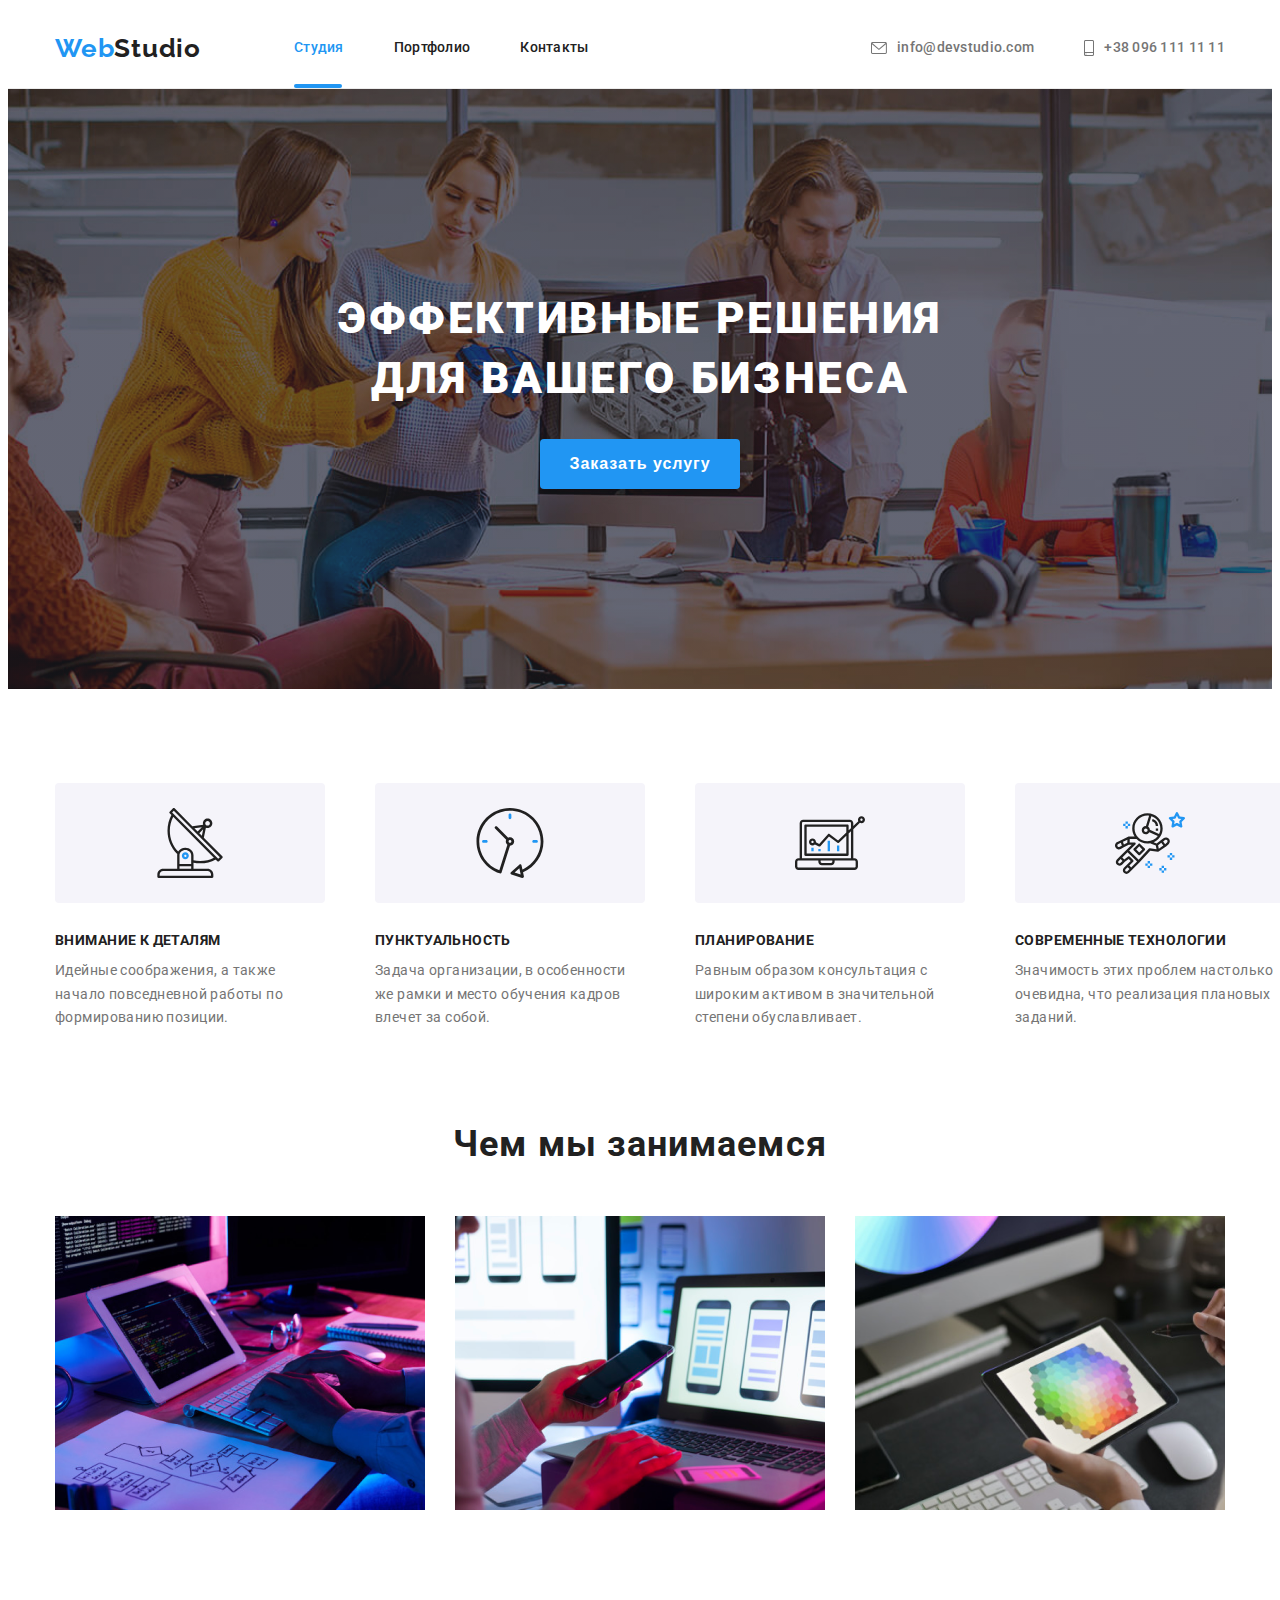
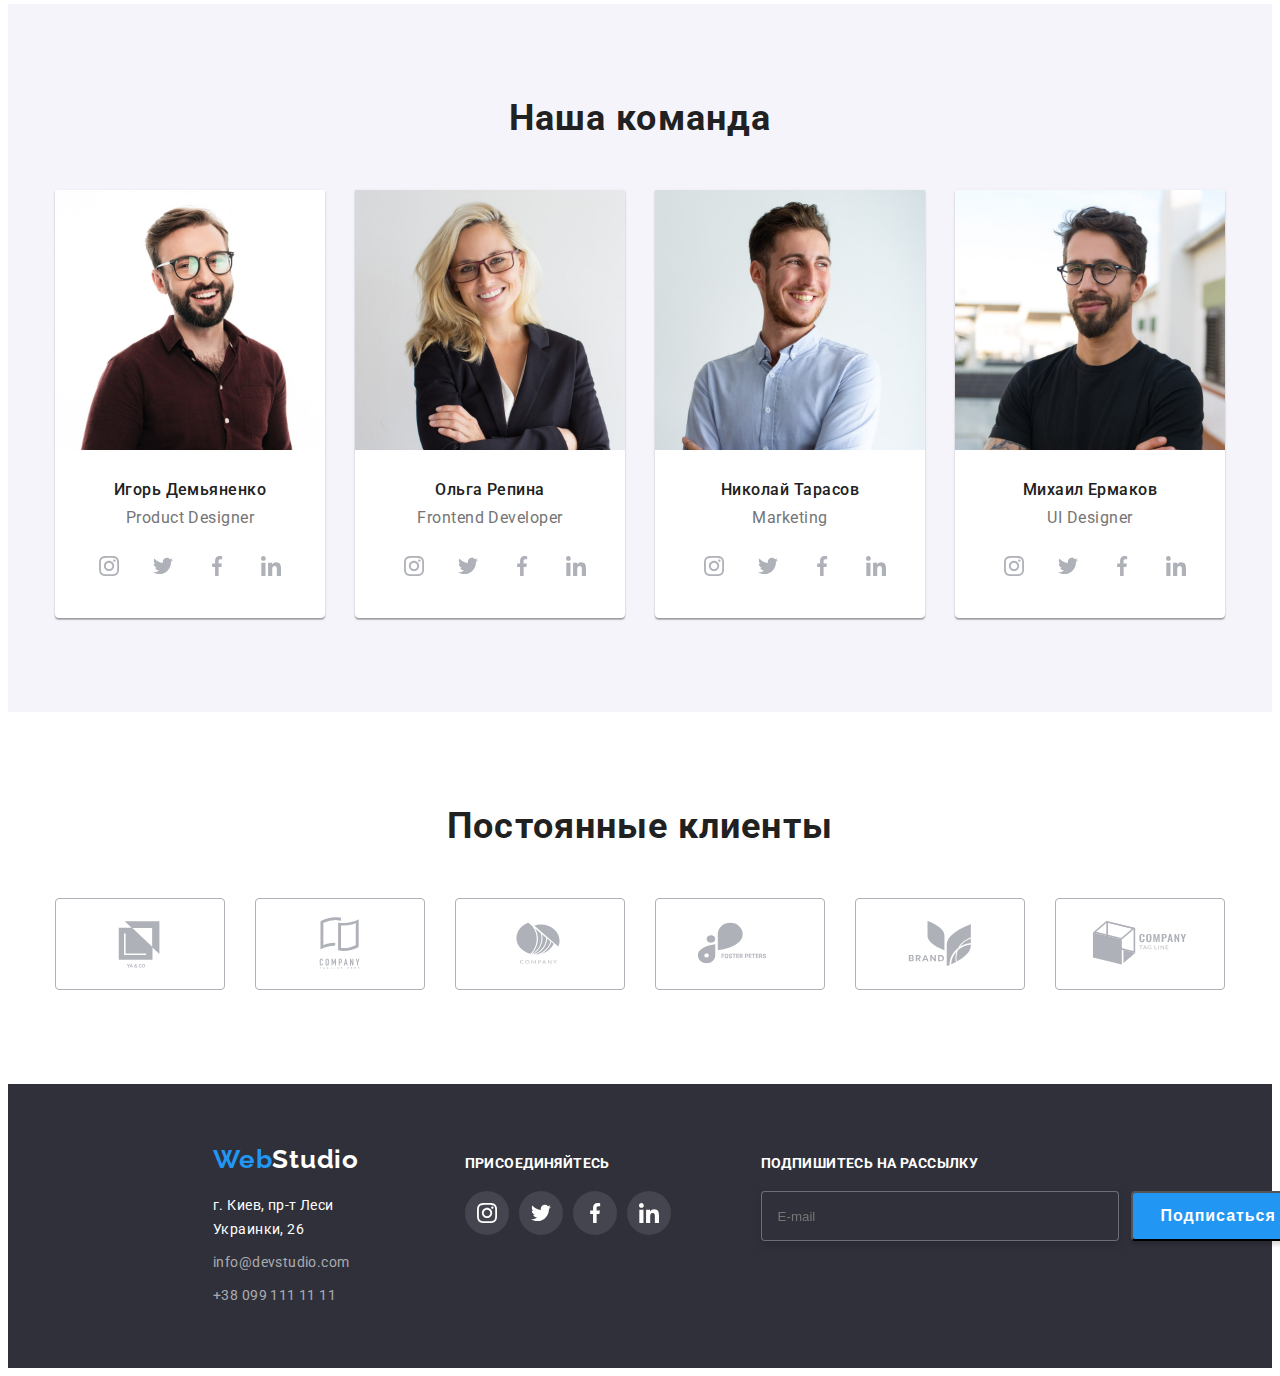
==== index.html @ c7df52a5 "and another one" ====
<!DOCTYPE html>
<html lang="ru">
<head>
    <meta charset="UTF-8">
    <meta http-equiv="X-UA-Compatible" content="IE=edge">
    <meta name="viewport" content="width=device-width, initial-scale=1.0">
    <title>Document</title>
    <link rel="stylesheet" href="https://cdnjs.cloudflare.com/ajax/libs/modern-normalize/1.1.0/modern-normalize.min.css" integrity="sha512-wpPYUAdjBVSE4KJnH1VR1HeZfpl1ub8YT/NKx4PuQ5NmX2tKuGu6U/JRp5y+Y8XG2tV+wKQpNHVUX03MfMFn9Q==" crossorigin="anonymous" referrerpolicy="no-referrer" />
    <link rel="preconnect" href="https://fonts.googleapis.com">
    <link rel="preconnect" href="https://fonts.gstatic.com" crossorigin>
    <link href="https://fonts.googleapis.com/css2?family=Raleway:wght@700&family=Roboto:wght@400;500;700;900&display=swap" rel="stylesheet">
    <link rel="stylesheet" href="./css/styles.css">
</head>
<body>
    <header class="header">
        <div class="container">
            <nav class="header-navigation">
                <a class="logo" href=""><span class="pre-logo">Web</span><span class="sub-logo">Studio</span></a>              
                    <ul class="navigation-list">
                        <li class="navigation-item">
                            <a class="header-link  " href="./index.html"><span class="present-page">Студия</span></a>
                        </li>
                        <li class="navigation-item">
                            <a class="header-link " href="./portfolio.html">Портфолио</a>
                        </li>
                        <li class="navigation-item">
                            <a class=" header-link" href="">Контакты</a>
                        </li>
                    </ul>
                </nav>                    
                <ul class="contacts-list">
                    <li class="contacts-item">
                        <a class="contacts-link" href="mailto:info@devstudio.com">
                            <svg class="envelope" width="16" height="12">
                                <use href="./images/sprite.svg#icon-envelope"></use>
                            </svg>
                            info@devstudio.com
                        </a>
                    </li>
                    <li class="contacts-item">
                        <a class="contacts-link " href="tel:+380961111111">
                            <svg class="telephone" width="10" height="16">
                                <use href="./images/sprite.svg#icon-smartphone"></use>
                            </svg>
                            +38 096 111 11 11
                        </a>
                    </li>
                </ul>
                </div>                          
    </header>
    <main>
            <section class="hero">
                <div class="container">
                <h1 class="hero-title">Эффективные решения для вашего бизнеса</h1>
                <button data-modal-open class="main-button"type="button"><span class="button-text">Заказать услугу</span></button>
                </div>
                <div class="backdrop is-hidden" data-modal>
                    <div class="modal">
                        <p class="modal-title">
                            Оставьте свои данные,мы вам перезвоним
                        </p>
                    <form class="modal-form">
                        <div class="form-container">                            
                            <label class="form-name" for="name"><span class="form-title">Имя</span></label>
                            <span class="form-case">  
                                <input class="form-box" type="text" name="name" id="name"/>                                                                     
                                        <svg class="form-svg" width="18" height="18">
                                            <use href="./images/sprite.svg#icon-person-black"></use>
                                        </svg>
                                </span>
                        </div>
                        <div class="form-container">
                            <label class="form-name" for="tel"><span class="form-title">Телефон</span></label>
                            <span class="form-case">
                                <input class="form-box" type="tel" name="tel" id="tel"/>
                                    <svg class="form-svg" width="18" height="18">
                                        <use href="./images/sprite.svg#icon-phone-black"></use>
                                    </svg>
                            </span>
                        </div>
                        <div class="form-container">
                            <label class="form-name" for="email"><span class="form-title">Почта</span></label>
                                <span class="form-case">
                                    <input class="form-box" type="email" name="email" id="email" />
                                        <svg class="form-svg" width="18" height="18">
                                            <use href="./images/sprite.svg#icon-email-black"></use>
                                        </svg>
                            </span>
                        </div>
                        <div class="form-container">
                            <label class="form-name" for="comment"><span class="form-title">Комментарий</span></label>
                            <textarea  class="form-box input-comment" name="comment"  id="comment" rows="5" placeholder="Введите текст"></textarea>                                                            
                        </div>
                        <div class="checkbox">                                                    
                            <label class="checkbox-label">
                                <input  class="checkbox-form" type="checkbox" name="" value="Соглашаюсь с рассылкой и принимаю Условия договора" id="checkbox"/>
                                <span class="policy">
                                    <svg class="checkbox-icon" width="11" height="8">
                                        <use href="./images/sprite.svg#icon-vector"></use>
                                    </svg>
                                </span>
                                <span class="conditions-text">Соглашаюсь с рассылкой и принимаю <a class="contract" href="#">Условия договора</a>
                                </span>
                            </label>
                        </div>
                        <div class="">                        
                            <button  class="send-button" type="submit">                     
                                <span class="send-button-text">Отправить</span>
                            </button>
                        </div>
                    </form>
                        <button data-modal-close class="close-button">
                            <svg class="icon-close">
                                <use href="./images/sprite.svg#icon-close"></use>
                            </svg>
                        </button>
                    </div>
                </div>
            </section>
            <section class="section">
                <div class="container">
                <h2 class="main-title advantage-main-title">Наши преимущества</h2> 
                <ul class="advantage-list">
                    <li class="advantage-item">
                        <div class="work-logo-item">
                            <svg class="work-logo" width="70" height="70">
                                <use href="./images/sprite.svg#icon-antenna"></use>
                            </svg>
                        </div>
                        <h3 class="advantage-title">Внимание к деталям</h3>
                        <p class="advantage-text">Идейные соображения, а также начало повседневной работы по формированию позиции.</p>
                    </li>
                    <li class="advantage-item">
                        <div class="work-logo-item">
                            <svg class="work-logo" width="70" height="70">
                                <use href="./images/sprite.svg#icon-clock"></use>
                            </svg>
                        </div>
                        <h3 class="advantage-title">Пунктуальность</h3>
                        <p class="advantage-text">Задача организации, в особенности же рамки и место обучения кадров влечет за собой.</p>
                    </li>
                    <li class="advantage-item">
                        <div class="work-logo-item">
                            <svg class="work-logo" width="70" height="70">
                                <use href="./images/sprite.svg#icon-diagram"></use>
                            </svg>
                        </div>
                        <h3 class="advantage-title">Планирование</h3>
                        <p class="advantage-text">Равным образом консультация с широким активом в значительной степени обуславливает.</p>
                    </li>
                    <li class="advantage-item">
                        <div class="work-logo-item">
                            <svg class="work-logo" width="70" height="70">
                                <use href="./images/sprite.svg#icon-astronaut   "></use>
                            </svg>
                        </div>
                        <h3 class="advantage-title">Современные технологии</h3>
                        <p class="advantage-text">Значимость этих проблем настолько очевидна, что реализация плановых заданий.</p>
                    </li>
                </ul>
            </div>
            </section>
            <!--our work-->
            <section class="section work-section">
                <div class="container">
                <h2 class="main-title work-title">Чем мы занимаемся</h2>               
                <ul class="work-list">
                    <li class="work-item">
                        <img  src="./images/working1.png" alt="Наша робота" width="370" height="295">
                    </li>
                    <li class="work-item">
                        <img  src="./images/working2.png" alt="Наша робота" width="370" height="295">
                    </li>
                    <li class="work-item">
                        <img src="./images/working3.png" alt="Наша робота" width="370" height="295">
                    </li>
                </ul>
            </div> 
            </section>
            <!--our team-->
            <section class="team-part section">
                <div class="container">               
                <h2 class="main-title">Наша команда</h2>
                <ul class="list team-list">                    
                    <li class="team-item">
                        <img src="./images/team1.jpg" alt="Игорь Демьяненко" width="270" height="260">
                        <div class="team-card-list">
                        <h3 class="team-title">Игорь Демьяненко</h3>
                        <p class="profession" lang="en">Product Designer</p>
                        <ul class="social-card-list">
                            <li class="social-card-item">
                                <a class="social-link" href="">
                                    <svg class="social-icon" width="20" height="20">
                                        <use href="./images/sprite.svg#icon-instagram"></use>
                                    </svg>
                                </a>
                            </li>
                            <li class="social-card-item">
                                <a class="social-link" href="">
                                    <svg class="social-icon" width="20" height="20">
                                        <use href="./images/sprite.svg#icon-twitter"></use>
                                    </svg>
                                </a>
                            </li>
                            <li class="social-card-item">
                                <a class="social-link" href="">
                                    <svg class="social-icon" width="20" height="20">
                                        <use href="./images/sprite.svg#icon-facebook"></use>
                                    </svg>
                                </a>
                            </li>
                            <li class="social-card-item">
                                <a class="social-link" href="">
                                    <svg class="social-icon" width="20" height="20">
                                        <use href="./images/sprite.svg#icon-linkedin"></use>
                                    </svg>
                                </a>
                            </li>
                        </ul>
                        </div>
                    </li>
                    <li class="team-item">
                        <img src="./images/team2.jpg" alt="Ольга Репина"     width="270" height="260">
                        <div class="team-card-list">
                        <h3 class="team-title">Ольга Репина</h3>
                        <p class="profession" lang="en">Frontend Developer</p>
                        <ul class="social-card-list">
                            <li class="social-card-item"></li>
                                <a class="social-link" href="">
                                    <svg class="social-icon" width="20" height="20">
                                        <use href="./images/sprite.svg#icon-instagram"></use>
                                    </svg>
                                </a>
                            <li class="social-card-item"></li>
                                <a class="social-link" href="">
                                    <svg class="social-icon" width="20" height="20">
                                        <use href="./images/sprite.svg#icon-twitter"></use>
                                    </svg>
                                </a>
                            <li class="social-card-item"></li>
                                <a class="social-link" href="">
                                    <svg class="social-icon" width="20" height="20">
                                        <use href="./images/sprite.svg#icon-facebook"></use>
                                    </svg>
                                </a>
                            <li class="social-card-item"></li>
                                <a class="social-link" href="">
                                    <svg class="social-icon" width="20" height="20">
                                        <use href="./images/sprite.svg#icon-linkedin"></use>
                                    </svg>
                                </a>
                        </ul>
                        </div>
                    </li>
                    <li class="team-item">
                        <img src="./images/team3.jpg" alt="Николай Тарасов"  width="270" height="260">
                        <div class="team-card-list">
                        <h3 class="team-title">Николай Тарасов</h3>
                        <p class="profession" lang="en">Marketing</p>
                        <ul class="social-card-list">
                            <li class="social-card-item"></li>
                                <a class="social-link" href="">
                                    <svg class="social-icon" width="20" height="20">
                                        <use href="./images/sprite.svg#icon-instagram"></use>
                                    </svg>
                                </a>
                            <li class="social-card-item"></li>
                                <a class="social-link" href="">
                                    <svg class="social-icon" width="20" height="20">
                                        <use href="./images/sprite.svg#icon-twitter"></use>
                                    </svg>
                                </a>
                            <li class="social-card-item"></li>
                                <a class="social-link" href="">
                                    <svg class="social-icon" width="20" height="20">
                                        <use href="./images/sprite.svg#icon-facebook"></use>
                                    </svg>
                                </a>
                            <li class="social-card-item"></li>
                                <a class="social-link" href="">
                                    <svg class="social-icon" width="20" height="20">
                                        <use href="./images/sprite.svg#icon-linkedin"></use>
                                    </svg>
                                </a>
                        </ul>
                        </div>
                    </li>
                    <li class="team-item">
                        <img src="./images/team4.jpg" alt="Михаил Ермаков"   width="270" height="260">
                        <div class="team-card-list">
                        <h3 class="team-title">Михаил Ермаков</h3>
                        <p class="profession" lang="en">UI Designer</p>
                        <ul class="social-card-list">
                            <li class="social-card-item"></li>
                                <a class="social-link" href="">
                                    <svg class="social-icon" width="20" height="20">
                                        <use href="./images/sprite.svg#icon-instagram"></use>
                                    </svg>
                                </a>
                            <li class="social-card-item"></li>
                                <a class="social-link" href="">
                                    <svg class="social-icon" width="20" height="20">
                                        <use href="./images/sprite.svg#icon-twitter"></use>
                                    </svg>
                                </a>
                            <li class="social-card-item"></li>
                                <a class="social-link" href="">
                                    <svg class="social-icon" width="20" height="20">
                                        <use href="./images/sprite.svg#icon-facebook"></use>
                                    </svg>
                                </a>
                            <li class="social-card-item"></li>
                                <a class="social-link" href="">
                                    <svg class="social-icon" width="20" height="20">
                                        <use href="./images/sprite.svg#icon-linkedin"></use>
                                    </svg>
                                </a>
                        </ul>
                        </div>
                    </li>
                </ul>
            </div>
            </section>
            <section class="section">
                <div class="container">
                    <h2 class="main-title">Постоянные клиенты</h2>
                    <ul class="regular-customers-list">
                        <li class="regular-customers-item">
                            <a class="customers-link" href="">
                            <svg class="customers-logo" width="106" height="60">
                                <use href="./images/sprite.svg#icon-logo"></use>
                            </svg>
                        </a>
                        </li>
                        <li class="regular-customers-item" >
                            <a class="customers-link" href="">
                            <svg class="customers-logo" width="106" height="60">
                                <use href="./images/sprite.svg#icon-logo2"></use>
                            </svg>
                        </a>
                        </li>
                        <li class="regular-customers-item">
                            <a class="customers-link" href="">
                            <svg class="customers-logo" width="106" height="60">
                                <use href="./images/sprite.svg#icon-logo3"></use>
                            </svg>
                        </a>
                        </li>
                        <li class="regular-customers-item">
                            <a class="customers-link" href="">
                            <svg class="customers-logo" width="106" height="60">
                                <use href="./images/sprite.svg#icon-logo4"></use>
                            </svg>
                        </a>
                        </li>
                        <li class="regular-customers-item">
                            <a class="customers-link" href="">
                            <svg class="customers-logo" width="106" height="60">
                                <use href="./images/sprite.svg#icon-logo5"></use>
                            </svg>
                        </a>
                        </li>
                        <li class="regular-customers-item">
                            <a class="customers-link" href="">
                            <svg class="customers-logo" width="106" height="60">
                                <use href="./images/sprite.svg#icon-logo6"></use>
                            </svg>
                        </a>
                        </li>
                    </ul>
                </div>
            </section>
    </main>
    <footer class="footer">
        <div class="footer-container">
            <div class="footer-wrapper">
                <a class="footer-logo" href="#"><span class="pre-logo">Web</span><span class="sub-logo-second">Studio</span></a>
                <address class="address">
                <ul class="footer-list">
                    <li class="footer-item">
                        <a class="address-rout" href="https://goo.gl/maps/BNxrX4DYjBoTdbWa7" target="_blank"  rel="noopener noreferrer">г. Киев, пр-т Леси Украинки, 26</a>
                    </li>
                    <li class="footer-item">
                        <a class="footer-info" href="mailto:info@devstudio.com">info@devstudio.com</a>    
                    </li>
                    <li class="footer-item">
                        <a class="footer-info" href="tel:+380991111111">+38 099 111 11 11</a>   
                    </li>
                </ul>
            </address>
            </div>
            <div class="footer-cosial-block">
                <h3 class="footer-title">Присоединяйтесь</h3>
                <ul class="footer-logo-list">
                    <li class="footer-logo-item">
                        <a class="footer-social-link" href="">
                        <svg class="footer-social-icon" width="20" height="20">
                            <use href="./images/sprite.svg#icon-instagram"></use>
                        </svg>
                        </a>
                    </li>
                    <li class="footer-logo-item">
                        <a class="footer-social-link" href="">
                        <svg class="footer-social-icon" width="20" height="20">
                            <use href="./images/sprite.svg#icon-twitter"></use>
                        </svg>
                        </a>
                    </li>
                    <li class="footer-logo-item">
                        <a class="footer-social-link" href="">
                        <svg class="footer-social-icon" width="20" height="20">
                            <use href="./images/sprite.svg#icon-facebook"></use>
                        </svg>
                    </a>
                    </li>
                    <li class="footer-logo-item">
                        <a class="footer-social-link" href="">
                        <svg class="footer-social-icon" width="20" height="20">
                            <use href="./images/sprite.svg#icon-linkedin"></use>
                        </svg>
                    </a>
                    </li>
                </ul>
            </div>
            <div class="footer-form">
                <h3 class="footer-title">
                    Подпишитесь на рассылку
                </h3>
                <form class="footer-form-wrapper">
                    <input class="footer-email-form" type="email" name="mail-subscribe" placeholder="E-mail"/>
                    <button  class="subscribe-button" type="submit">                     
                        <span class="subscribe-button-text">Подписаться</span>
                            <svg class="icon-send" width="24" height="24">
                                <use href="./images/sprite.svg#icon-send"></use>
                            </svg>
                    </button>
                </form>
            </div>
        </div>
    </footer>
    <script src="./js/modal.js"></script>
</body>
</html>
---- css/styles.css ----
:root{
    --main-title-color: #ffffff;
    --secondary-title-color: #212121;
    --main-text-color: #757575;
    --accent-color: #2196F3;
}
*,html{
    box-sizing: border-box;
}
img{
    height: auto;
    width: 100%;
    display: block;
}
body{
    font-family: 'Roboto', sans-serif;
}
a{
    text-decoration: none;
}
p, h1, h2, h3, h4, h5, h6{
    margin-top: 0;
    margin-bottom: 0;
}
ul{
    list-style: none;
    margin-top: 0;
    margin-bottom: 0;
    padding-left: 0;
}
.section{
    padding-top: 94px;
    padding-bottom: 94px;
}
.container{
    width: 1200px;
    padding-left: 15px;
    padding-right: 15px;
    margin: 0 auto;
}
.portfolio-container{
    width: 1200px;
    padding-left: 15px;
    padding-right: 15px;
    margin: 0 auto;
}
.portfolio-wrapper
{
    display: flex;
}
.navigation-list{
    display: flex;
    align-items: center; 
}
.button-list{
    display: flex;
    margin-bottom: 50px;
    justify-content: center;    
}
.portfolio-list{
    flex-wrap: wrap;
    display: flex;
    position: relative;
}
.header .container{
    display: flex;
    align-items: center;
}
.header-navigation{
    align-items: center;
    display: flex;
    justify-content: space-between;
}
.header{
    border-bottom: 1px solid #ECECEC;    
}
.contacts-list{
    margin-left: auto;
    display: flex;
}
.navigation-item:not(:last-child){
    margin-right: 50px;
}
.contacts-item:not(:last-child){
    margin-right: 50px;
}
.logo{
    margin-right: 93px;
}
.pre-logo{
font-family: Raleway;
font-weight: 700;
font-size: 26px;
line-height: 1.19;
letter-spacing: 0.03em;
color: var(--accent-color);
}
.sub-logo{
font-family: Raleway;
font-weight: 700;
font-size: 26px;
line-height: 1.19;
letter-spacing: 0.03em;
color: var(--secondary-title-color);
}
.sub-logo-second{
font-family: Raleway;
font-weight: 700;
font-size: 26px;
line-height: 1.19;
letter-spacing: 0.03em;
color: #ffffff;
}
.footer-item:not(:last-child){
    margin-bottom: 9px;
}
.present-page{
    position: relative;
    font-weight: 500;
    font-size: 14px;
    line-height: 1.14;
    letter-spacing: 0.02em;
    color: var(--accent-color);
}
.present-page::after{
    content: '';
    position: absolute;
    top: 45px;
    display: block;
    width: 48px;
    height: 4px;
    background: #2196F3;
    border-radius: 2px;
}
.present-page-portfolio::after{
    width:78px ;
}
.header-link{
display: block;
padding: 32px 0;
font-weight: 500;
font-size: 14px;
line-height: 1.14;
letter-spacing: 0.02em;
color:var(--secondary-title-color);

transition-property: color;
transition-duration: 250ms;
transition-timing-function: cubic-bezier(0.4, 0, 0.2, 1);
}
.header-link:hover, 
.header-link:focus{
color: var(--accent-color);
}
.contacts-link{
    color: var(--main-text-color);
    font-weight: 500;
    font-size: 14px;
    line-height: 1.14;
    letter-spacing: 0.02em;
    display: flex;
    align-items: center;
    
    transition-property: color;
    transition-duration: 250ms;
    transition-timing-function: cubic-bezier(0.4, 0, 0.2, 1);
}
.envelope{
    fill: currentColor;
    margin-right: 10px;
}
.telephone{
    fill: currentColor;
    margin-right: 10px;
}
.contacts-link:hover,
.contacts-link:focus{
color: var(--accent-color);
}
.hero{
text-align: center;
padding: 200px 0;
max-width: 1600px;
margin: 0 auto;
background-color: #2F303A;
background-image: linear-gradient(rgba(47, 48, 58, 0.4),rgba(47, 48, 58, 0.4)),url(../images/hero.jpg);
background-repeat: no-repeat;
background-size: cover;
background-position: center;
}
.hero-section{
display: flex;
flex-direction: column;
align-items: center;
padding-top: 200px;
padding-bottom: 200px;
}
.main-button{
width: 200px;
height: 50px;
border: transparent;   
background: var(--accent-color);
box-shadow: 0px 4px 4px rgba(0, 0, 0, 0.15);
border-radius: 4px;
cursor: pointer;
}
.button-text{
font-weight: 700;
font-size: 16px;
line-height: 1.87;
text-align: center;
letter-spacing: 0.06em;
color: #ffffff;
}
.hero-title{
margin-bottom: 30px;
max-width: 700px;
text-transform: uppercase; 
text-align: center;
font-weight: 900;
font-size: 44px;
line-height: 1.36;
letter-spacing: 0.06em;
color: #FFFFFF;
margin-left: auto;
margin-right: auto;
}
.team-part{
background-color: #F5F4FA;;
}
.work-logo-item{
    width: 270px;
    height: 120px;
    background: #F5F4FA;
    border-radius: 4px;
    align-items: center;
    display: flex;
    justify-content: center;
    margin-bottom: 30px;
}
.regular-customers-list{
    display: flex;
    justify-content: space-between;
    margin-top: 50px;
}
.customers-link{
    width: 170px;
    height: 92px;
    border: 1px solid #AFB1B8;
    border-radius: 4px;
    align-items: center;
    display: flex;
    justify-content: center;

    transition-property: border-color;
    transition-duration: 250ms;
    transition-timing-function: cubic-bezier(0.4, 0, 0.2, 1);
}
.customers-logo{
    fill: #AFB1B8;
    
    transition-property: fill;
    transition-duration: 250ms;
    transition-timing-function: cubic-bezier(0.4, 0, 0.2, 1);
    
}
.customers-link:hover,
.customers-link:focus{
    border-color: #2196F3;
}
.customers-link:hover>.customers-logo,
.customers-link:focus>.customers-logo{
    fill: #2196F3;
}
.main-title{
text-align: center;
font-weight: 700;
font-size: 36px;
line-height: 1.16;
letter-spacing: 0.03em;
color: var(--secondary-title-color);
}
.advantage-list{
display: flex;
}
.advantage-item:not(:last-child){
margin-right: 50px;
}
.advantage-main-title{
    display: none;
}
.advantage-title{
font-size: 14px;
line-height: 1.14;
letter-spacing: 0.03em;
text-transform: uppercase;
color: var(--secondary-title-color);
}
.advantage-text{
margin-top: 10px;
max-width: 270px;
font-size: 14px;
line-height: 1.71;
letter-spacing: 0.03em;
color: var(--main-text-color);
}
.team-title{
margin-bottom: 10px;
font-weight: 500;
font-size: 16px;
line-height: 19px;
letter-spacing: 0.03em;
color:var(--secondary-title-color);
}
.work-section{
    padding-top: 0;
}
.work-list{
display: flex;
justify-content: space-between;
}
.work-title{
margin-bottom: 50px;
}
.team-list{
display: flex;
margin-top: 50px;
}
.team-card-list{
text-align: center;
padding: 30px 0;
}
.social-card-list{
    display: flex;
    justify-content: center;
    align-items: center;
    margin-top: 16px;
}
.social-link{
    display: flex;
    justify-content: center;
    align-items: center;
    width: 44px;
    height: 44px;
    border-radius: 50%;
    background-color:  #ffffff;

    transition-property: background-color;
    transition-duration: 250ms;
    transition-timing-function: cubic-bezier(0.4, 0, 0.2, 1);
}
.social-icon{
    fill: #AFB1B8;

    transition-property: fill;
    transition-duration: 250ms;
    transition-timing-function: cubic-bezier(0.4, 0, 0.2, 1);
}
.social-card-item:not(:last-child){
    margin-right: 10px;
}
.social-link:hover,
.social-link:focus{
    background-color: #2196F3;
}
.social-link:hover>.social-icon,
.social-link:focus>.social-icon{
    fill: #ffffff;
}

.team-item:not(:last-child){
margin-right: 30px;
}
.team-item{
max-width: 270px;      
background: #FFFFFF;
box-shadow: 0px 1px 3px rgba(0, 0, 0, 0.12), 0px 1px 1px rgba(0, 0, 0, 0.14), 0px 2px 1px rgba(0, 0, 0, 0.2);
border-radius: 0px 0px 4px 4px;
}
.portfolio-card{
align-items: left;
margin-right: 30px;
margin-bottom: 30px;
background: #FFFFFF;
}
.box-overlay{
    position: relative;
    margin-left: auto;
    margin-right: auto;
    width: 370px;
    height: 294px;
    overflow: hidden; 
}
.portfolio-link:hover .card-overlay{
    transform: translateY(0);
}
.card-overlay{
    display: block;
    position: absolute;
    top: 0;
    left: 0;
    width: 100%;
    height: 100%;
    z-index: 0;
    padding: 63px 24px;
    background-color: rgba(33, 150, 243, 0.9);
    transform: translateY(100%);
    transition: transform 250ms ease;    
}
.card-overlay > p{
    font-weight: normal;
    font-size: 18px;
    line-height: 1.55;
    letter-spacing: 0.03em;
    color: #FFFFFF;    
}
.portfolio-link{
    display: block;
}
.portfolio-link:hover,
.portfolio-link:focus{
    box-shadow: 0px 1px 1px rgba(0, 0, 0, 0.12), 0px 4px 4px rgba(0, 0, 0, 0.06), 1px 4px 6px rgba(0, 0, 0, 0.16);

    transition-property: box-shadow;
    transition-duration: 250ms;
    transition-timing-function: cubic-bezier(0.4, 0, 0.2, 1);
}
.portfolio-card:nth-child(3n){
margin-right: 0;
}
.portfolio-card:nth-child(n+6){
margin-bottom: 0;
}
.card-text{
border: 1px solid #EEEEEE;
padding: 24px 20px;
position: relative;
z-index: 1;
}
.profession{
font-size: 16px;
line-height: 1.18;
letter-spacing: 0.03em;
color: var(--main-text-color);
}
.address{
font-style: normal;
display: flex;
align-items: baseline;    
}
.address-rout{
font-size: 14px;
line-height: 1.71;
letter-spacing: 0.03em;
color: #FFFFFF;
}
.footer-info{
font-size: 14px;
line-height: 1.71;
letter-spacing: 0.03em;
color: rgba(255, 255, 255, 0.6);
}
.footer{
    padding: 60px 0;
    background-color: #2F303A;
}
.footer-container{
    max-width: 1600px;
    align-items: baseline;
    display: flex;
    padding-left: 205px;
    padding-right: 15px;
    margin: 0 auto;
}
.footer-cosial-block{
    margin-left: 45px;
}
.footer-logo{
    margin-bottom: 20px;
}
.footer-wrapper{
    display: flex;
    flex-direction: column;
}
.footer-list{
    margin-right: 70px;
}
.footer-title{
    font-size: 14px;
    line-height: 1.14;
    letter-spacing: 0.03em;
    text-transform: uppercase;
    color: #FFFFFF;
    margin-bottom: 20px; 
}
.footer-logo-list{
    display: flex;
}
.footer-social-link{
    display: flex;
    justify-content: center;
    align-items: center;
    width: 44px;
    height: 44px;
    border-radius: 50%;
    background-color: rgba(255, 255, 255, 0.1);

    transition-property: background-color;
    transition-duration: 250ms;
    transition-timing-function: cubic-bezier(0.4, 0, 0.2, 1);
}
.footer-social-link:hover,
.footer-social-link:focus{
    background-color: #2196F3;
}
.footer-social-icon{
    fill: #ffffff;

    transition-property: fill;
    transition-duration: 250ms;
    transition-timing-function: cubic-bezier(0.4, 0, 0.2, 1);
}
.footer-logo-item:not(:last-child){
    margin-right: 10px;
}
.twitter{
    width: 44px;
    height: 44px;
    border-radius: 50%;
    background-color: #2196F3;
}
.project-title{
font-weight: 700;
font-size: 18px;
line-height: 2;
letter-spacing: 0.06em;
color: var(--secondary-title-color);
}
.project-text{
font-size: 16px;
line-height: 1.87;
letter-spacing: 0.03em;
color: var(--main-text-color);
}
.button-item:not(:last-child){
    margin-right: 8px;
}
.btn
{  
    font-weight: 500;
    font-size: 16px;
    background: #F5F4FA;
    border-radius: 4px;
    padding: 6px 22px;
    border: 2px solid #F5F4FA;
    cursor: pointer;

    transition-property: color,background-color,box-shadow;
    transition-duration: 250ms;
    transition-timing-function: cubic-bezier(0.4, 0, 0.2, 1);
}
.btn:hover,
.btn:focus{
    color: #FFFFFF;
    background-color: var(--accent-color);
    box-shadow: 0px 3px 1px rgba(0, 0, 0, 0.1), 0px 1px 2px rgba(0, 0, 0, 0.08), 0px 2px 2px rgba(0, 0, 0, 0.12);
    /* border-radius: 4px; */
}
.backdrop{
    position: fixed;
    top: 0;
    left: 0;
    width: 100%;
    height: 100%;
    background: rgba(0, 0, 0, 0.2);

    opacity: 1;
    transition: opacity 250ms cubic-bezier(0.4, 0, 0.2, 1);
}
.backdrop.is-hidden{
    opacity: 0;
    pointer-events: none;
}
.backdrop.backdrop.is-hidden .modal{
    transform: translate(-50%,-50%) scale(0.9);
}
.modal{
    padding: 40px;
    position: absolute;
    top: 50%;
    left:50%;
    /* height: 581px; */
    width: 528px;
    padding-bottom: 40px;   
    background: #FFFFFF;
    box-shadow: 0px 1px 3px rgba(0, 0, 0, 0.12), 0px 1px 1px rgba(0, 0, 0, 0.14), 0px 2px 1px rgba(0, 0, 0, 0.2);
    border-radius: 4px;
    transform:  translate(-50%,-50%) scale(1);
    transition: transform 250ms cubic-bezier(0.4, 0, 0.2, 1);       
}
.icon-close{
    width: 18px;
    height: 18px;
}
.icon-send{
}
.close-button{
    display: flex;
    align-items: center;
    justify-content: center;
    width: 30px;
    height: 30px;
    position: absolute;
    top: 8px;
    right: 8px;
    padding: 0;
    border-radius:50%;
    background: #FFFFFF;
    border: 1px solid rgba(0, 0, 0, 0.1);
    box-sizing: border-box;
    cursor: pointer;
}
.close-button:hover,
.close-button:focus{
    fill: #2196F3;
}
.modal-title{
    font-weight: 700;
    font-size: 20px;
    line-height: 1.15;
    text-align: center;
    letter-spacing: 0.03em;
    color: #212121;
    margin-bottom: 12px;
}
.footer-form{
    margin-left: 90px;
}
.subscribe-button{    
    display: flex;
    align-items: center;
    justify-content: center; 
    margin-left: 12px;
    padding-left: 28px;
    padding-right: 28px;
    background: #2196F3;
    box-shadow: 0px 4px 4px rgba(0, 0, 0, 0.15);
    border-radius: 4px;
}
.subscribe-button-text{
    font-weight: 700;
    font-size: 16px;
    line-height: 1.875;
    letter-spacing: 0.06em;
    color: #FFFFFF;
    text-align: center;
    margin-right:10px;
}
.footer-form-wrapper{
    display: flex;
    flex-direction: row;
}
.footer-email-form{
    background: #2F303A;
    width: 358px;
    height: 50px;
    padding-left: 16px; 
    border: 1px solid rgba(255, 255, 255, 0.3);
    box-sizing: border-box;
    filter: drop-shadow(0px 4px 4px rgba(0, 0, 0, 0.15));
    border-radius: 4px;
}
.form-container{
    margin-bottom: 10px;
    display: flex;
    flex-direction: column;
    justify-content: center;
}
.form-container input{
    margin: 0 auto;
    width: 448px;
    height: 40px;
    border: 1px solid rgba(33, 33, 33, 0.2);
    box-sizing: border-box;
    border-radius: 4px;
    padding-left: 40px;
}
.form-container input:last-child{
    width: 448px;
    height: 120px;
    border: 1px solid #2196F3;
    box-sizing: border-box;
    border-radius: 4px;
    padding: 12px 16px;
    align-items: start;
}
.form-container input::placeholder{
    font-weight: 400;
    font-size: 12px;
    line-height: 1.16;
    letter-spacing: 0.01em;
    color: rgba(117, 117, 117, 0.5);
}
.form-container:last-child{
    margin-bottom: 20px;
}
.form-box:focus + .form-svg{
    fill: #2196f3;
}
.form-box:focus {
    outline: none;
    border: 1px solid #2196f3;
}
.form-case{
    position: relative;
}
.input-comment{
    resize: none;
    height: 120px;
    padding: 12px 16px;
    text-align: start;
    border: 1px solid rgba(33, 33, 33, 0.2);
    box-sizing: border-box;
    border-radius: 4px;
}
.form-svg{
    position: absolute;
    top: 50%;
    left: 12px;
    transform: translateY(-50%);
}
.form-name{
    text-align: left;
    margin-bottom: 4px;
}
.send-button{
    width: 200px;
    height: 50px;
    background: #188CE8;
    box-shadow: 0px 4px 4px rgba(0, 0, 0, 0.15);
    border-radius: 4px;
    border: none;
    cursor: pointer;
}
.send-button-text{
    font-weight: 700;
    font-size: 16px;
    line-height: 1.875;
    letter-spacing: 0.06em;
    color: #FFFFFF;
    text-align: center;
}
.form-title{
font-weight: 400;
font-size: 12px;
line-height: 1.16;
letter-spacing: 0.01em;
color: #757575;
}
.checkbox{
    display: flex;
    align-items: center;
    justify-content: center;
    margin-bottom: 30px;
}
.checkbox-label{
    display: flex;
    align-items: center;
    cursor: pointer;
}
.policy{
    display: flex;
    align-items: center;
    justify-content: center;
    width: 16px;
    height: 15px;
    display: inline-block;    
    border: 2px solid #212121;;
    border-radius: 2px;
}
.checkbox-form{
    opacity: 0;
    pointer-events: none;
}
.checkbox-form:checked +.policy{
    background-color: #2196F3;
    border-color: #2196F3;
    border-radius: 2px;
}
.checkbox-icon{
    margin-top: 1px;
    width: 11px;
    height: 8px;
    display: flex;
    align-items: center;
    justify-content: center;
}
.conditions-text{
font-weight: 400;
font-size: 14px;
line-height: 1.71;
letter-spacing: 0.03em;
color: #757575;
margin-left: 7px;
}
.contract{
    text-decoration: underline;
    color: #2196F3;
}
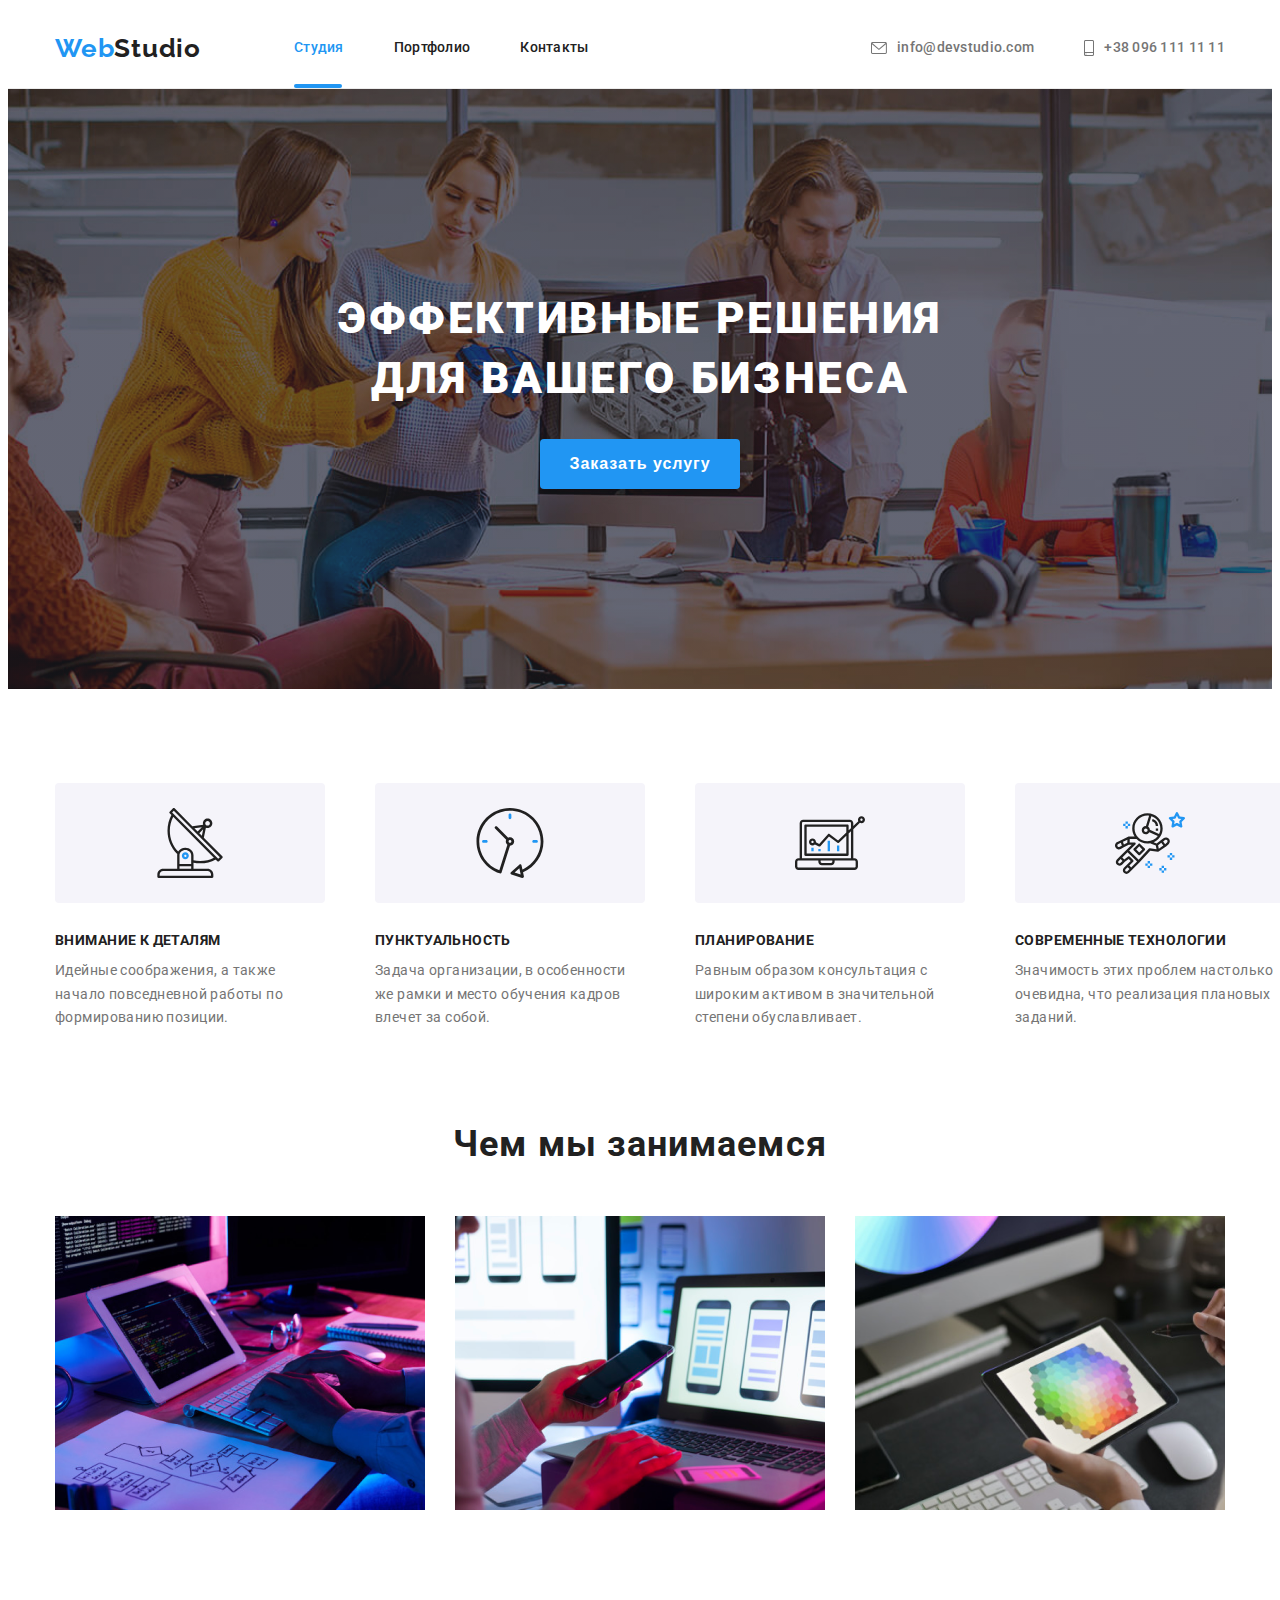
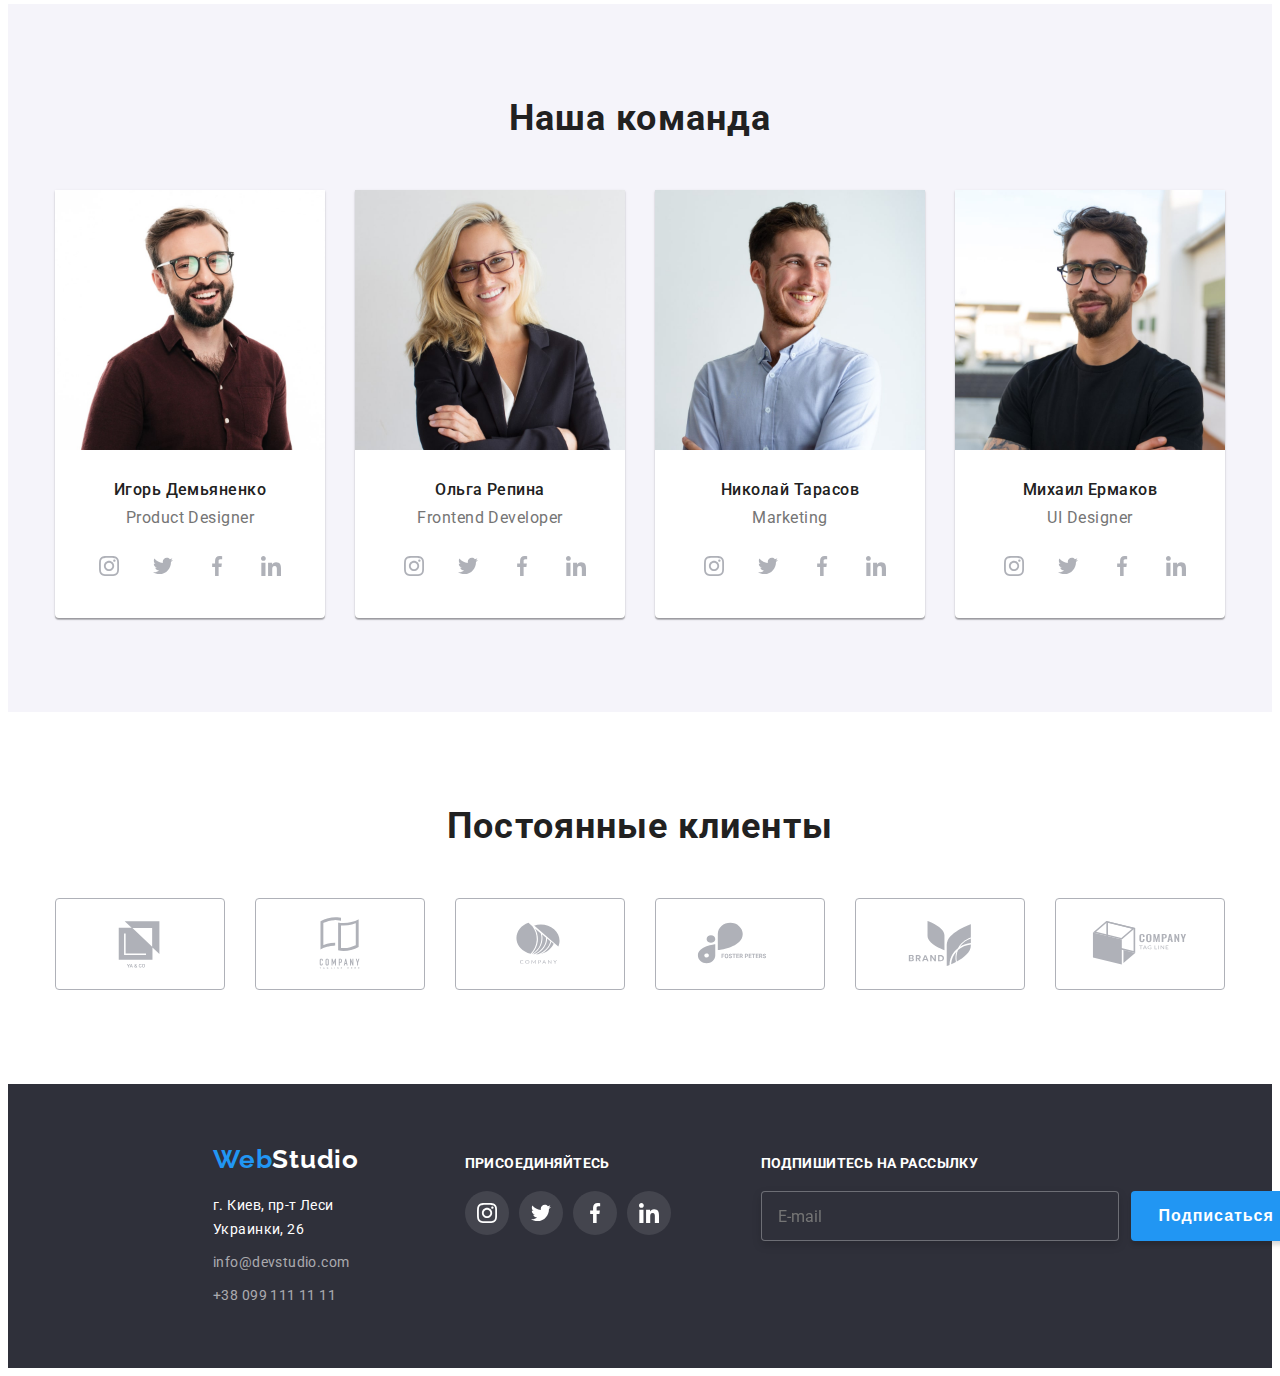
==== commit 34a71678: "and another one" ====
--- a/index.html
+++ b/index.html
@@ -49,6 +49,7 @@
                 </div>                          
     </header>
     <main>
+        <!-- Hero-->
             <section class="hero">
                 <div class="container">
                 <h1 class="hero-title">Эффективные решения для вашего бизнеса</h1>
@@ -63,7 +64,7 @@
                         <div class="form-container">                            
                             <label class="form-name" for="name"><span class="form-title">Имя</span></label>
                             <span class="form-case">  
-                                <input class="form-box" type="text" name="name" id="name"/>                                                                     
+                                <input class="form-box" type="text" name="name" id="name" required autofocus/>                                                                     
                                         <svg class="form-svg" width="18" height="18">
                                             <use href="./images/sprite.svg#icon-person-black"></use>
                                         </svg>
@@ -72,7 +73,7 @@
                         <div class="form-container">
                             <label class="form-name" for="tel"><span class="form-title">Телефон</span></label>
                             <span class="form-case">
-                                <input class="form-box" type="tel" name="tel" id="tel"/>
+                                <input class="form-box" type="tel" name="tel" id="tel" required/>
                                     <svg class="form-svg" width="18" height="18">
                                         <use href="./images/sprite.svg#icon-phone-black"></use>
                                     </svg>
@@ -81,7 +82,7 @@
                         <div class="form-container">
                             <label class="form-name" for="email"><span class="form-title">Почта</span></label>
                                 <span class="form-case">
-                                    <input class="form-box" type="email" name="email" id="email" />
+                                    <input class="form-box" type="email" name="email" id="email" required/>
                                         <svg class="form-svg" width="18" height="18">
                                             <use href="./images/sprite.svg#icon-email-black"></use>
                                         </svg>
@@ -117,6 +118,7 @@
                     </div>
                 </div>
             </section>
+            <!-- Advantage -->
             <section class="section">
                 <div class="container">
                 <h2 class="main-title advantage-main-title">Наши преимущества</h2> 
@@ -321,6 +323,7 @@
                 </ul>
             </div>
             </section>
+            <!--Regular customers-->
             <section class="section">
                 <div class="container">
                     <h2 class="main-title">Постоянные клиенты</h2>
--- a/css/styles.css
+++ b/css/styles.css
@@ -88,28 +88,28 @@
     margin-right: 93px;
 }
 .pre-logo{
-font-family: Raleway;
-font-weight: 700;
-font-size: 26px;
-line-height: 1.19;
-letter-spacing: 0.03em;
-color: var(--accent-color);
+    font-family: Raleway;
+    font-weight: 700;
+    font-size: 26px;
+    line-height: 1.19;
+    letter-spacing: 0.03em;
+    color: var(--accent-color);
 }
 .sub-logo{
-font-family: Raleway;
-font-weight: 700;
-font-size: 26px;
-line-height: 1.19;
-letter-spacing: 0.03em;
-color: var(--secondary-title-color);
+    font-family: Raleway;
+    font-weight: 700;
+    font-size: 26px;
+    line-height: 1.19;
+    letter-spacing: 0.03em;
+    color: var(--secondary-title-color);
 }
 .sub-logo-second{
-font-family: Raleway;
-font-weight: 700;
-font-size: 26px;
-line-height: 1.19;
-letter-spacing: 0.03em;
-color: #ffffff;
+    font-family: Raleway;
+    font-weight: 700;
+    font-size: 26px;
+    line-height: 1.19;
+    letter-spacing: 0.03em;
+    color: #ffffff;
 }
 .footer-item:not(:last-child){
     margin-bottom: 9px;
@@ -136,21 +136,20 @@
     width:78px ;
 }
 .header-link{
-display: block;
-padding: 32px 0;
-font-weight: 500;
-font-size: 14px;
-line-height: 1.14;
-letter-spacing: 0.02em;
-color:var(--secondary-title-color);
-
-transition-property: color;
-transition-duration: 250ms;
-transition-timing-function: cubic-bezier(0.4, 0, 0.2, 1);
+    display: block;
+    padding: 32px 0;
+    font-weight: 500;
+    font-size: 14px;
+    line-height: 1.14;
+    letter-spacing: 0.02em;
+    color:var(--secondary-title-color);
+    transition-property: color;
+    transition-duration: 250ms;
+    transition-timing-function: cubic-bezier(0.4, 0, 0.2, 1);
 }
 .header-link:hover, 
 .header-link:focus{
-color: var(--accent-color);
+    color: var(--accent-color);
 }
 .contacts-link{
     color: var(--main-text-color);
@@ -175,58 +174,58 @@
 }
 .contacts-link:hover,
 .contacts-link:focus{
-color: var(--accent-color);
+    color: var(--accent-color);
 }
 .hero{
-text-align: center;
-padding: 200px 0;
-max-width: 1600px;
-margin: 0 auto;
-background-color: #2F303A;
-background-image: linear-gradient(rgba(47, 48, 58, 0.4),rgba(47, 48, 58, 0.4)),url(../images/hero.jpg);
-background-repeat: no-repeat;
-background-size: cover;
-background-position: center;
+    text-align: center;
+    padding: 200px 0;
+    max-width: 1600px;
+    margin: 0 auto;
+    background-color: #2F303A;
+    background-image: linear-gradient(rgba(47, 48, 58, 0.4),rgba(47, 48, 58, 0.4)),url(../images/hero.jpg);
+    background-repeat: no-repeat;
+    background-size: cover;
+    background-position: center;
 }
 .hero-section{
-display: flex;
-flex-direction: column;
-align-items: center;
-padding-top: 200px;
-padding-bottom: 200px;
+    display: flex;
+    flex-direction: column;
+    align-items: center;
+    padding-top: 200px;
+    padding-bottom: 200px;
 }
 .main-button{
-width: 200px;
-height: 50px;
-border: transparent;   
-background: var(--accent-color);
-box-shadow: 0px 4px 4px rgba(0, 0, 0, 0.15);
-border-radius: 4px;
-cursor: pointer;
+    width: 200px;
+    height: 50px;
+    border: transparent;   
+    background: var(--accent-color);
+    box-shadow: 0px 4px 4px rgba(0, 0, 0, 0.15);
+    border-radius: 4px;
+    cursor: pointer;
 }
 .button-text{
-font-weight: 700;
-font-size: 16px;
-line-height: 1.87;
-text-align: center;
-letter-spacing: 0.06em;
-color: #ffffff;
+    font-weight: 700;
+    font-size: 16px;
+    line-height: 1.87;
+    text-align: center;
+    letter-spacing: 0.06em;
+    color: #ffffff;
 }
 .hero-title{
-margin-bottom: 30px;
-max-width: 700px;
-text-transform: uppercase; 
-text-align: center;
-font-weight: 900;
-font-size: 44px;
-line-height: 1.36;
-letter-spacing: 0.06em;
-color: #FFFFFF;
-margin-left: auto;
-margin-right: auto;
+    margin-bottom: 30px;
+    max-width: 700px;
+    text-transform: uppercase; 
+    text-align: center;
+    font-weight: 900;
+    font-size: 44px;
+    line-height: 1.36;
+    letter-spacing: 0.06em;
+    color: #FFFFFF;
+    margin-left: auto;
+    margin-right: auto;
 }
 .team-part{
-background-color: #F5F4FA;;
+    background-color: #F5F4FA;
 }
 .work-logo-item{
     width: 270px;
@@ -273,12 +272,12 @@
     fill: #2196F3;
 }
 .main-title{
-text-align: center;
-font-weight: 700;
-font-size: 36px;
-line-height: 1.16;
-letter-spacing: 0.03em;
-color: var(--secondary-title-color);
+    text-align: center;
+    font-weight: 700;
+    font-size: 36px;
+    line-height: 1.16;
+    letter-spacing: 0.03em;
+    color: var(--secondary-title-color);
 }
 .advantage-list{
 display: flex;
@@ -290,45 +289,45 @@
     display: none;
 }
 .advantage-title{
-font-size: 14px;
-line-height: 1.14;
-letter-spacing: 0.03em;
-text-transform: uppercase;
-color: var(--secondary-title-color);
+    font-size: 14px;
+    line-height: 1.14;
+    letter-spacing: 0.03em;
+    text-transform: uppercase;
+    color: var(--secondary-title-color);
 }
 .advantage-text{
-margin-top: 10px;
-max-width: 270px;
-font-size: 14px;
-line-height: 1.71;
-letter-spacing: 0.03em;
-color: var(--main-text-color);
+    margin-top: 10px;
+    max-width: 270px;
+    font-size: 14px;
+    line-height: 1.71;
+    letter-spacing: 0.03em;
+    color: var(--main-text-color);
 }
 .team-title{
-margin-bottom: 10px;
-font-weight: 500;
-font-size: 16px;
-line-height: 19px;
-letter-spacing: 0.03em;
-color:var(--secondary-title-color);
+    margin-bottom: 10px;
+    font-weight: 500;
+    font-size: 16px;
+    line-height: 19px;
+    letter-spacing: 0.03em;
+    color:var(--secondary-title-color);
 }
 .work-section{
     padding-top: 0;
 }
 .work-list{
-display: flex;
-justify-content: space-between;
+    display: flex;
+    justify-content: space-between;
 }
 .work-title{
-margin-bottom: 50px;
+    margin-bottom: 50px;
 }
 .team-list{
-display: flex;
-margin-top: 50px;
+    display: flex;
+    margin-top: 50px;
 }
 .team-card-list{
-text-align: center;
-padding: 30px 0;
+    text-align: center;
+    padding: 30px 0;
 }
 .social-card-list{
     display: flex;
@@ -372,16 +371,16 @@
 margin-right: 30px;
 }
 .team-item{
-max-width: 270px;      
-background: #FFFFFF;
-box-shadow: 0px 1px 3px rgba(0, 0, 0, 0.12), 0px 1px 1px rgba(0, 0, 0, 0.14), 0px 2px 1px rgba(0, 0, 0, 0.2);
-border-radius: 0px 0px 4px 4px;
+    max-width: 270px;      
+    background: #FFFFFF;
+    box-shadow: 0px 1px 3px rgba(0, 0, 0, 0.12), 0px 1px 1px rgba(0, 0, 0, 0.14), 0px 2px 1px rgba(0, 0, 0, 0.2);
+    border-radius: 0px 0px 4px 4px;
 }
 .portfolio-card{
-align-items: left;
-margin-right: 30px;
-margin-bottom: 30px;
-background: #FFFFFF;
+    align-items: left;
+    margin-right: 30px;
+    margin-bottom: 30px;
+    background: #FFFFFF;
 }
 .box-overlay{
     position: relative;
@@ -426,39 +425,39 @@
     transition-timing-function: cubic-bezier(0.4, 0, 0.2, 1);
 }
 .portfolio-card:nth-child(3n){
-margin-right: 0;
+    margin-right: 0;
 }
 .portfolio-card:nth-child(n+6){
-margin-bottom: 0;
+    margin-bottom: 0;
 }
 .card-text{
-border: 1px solid #EEEEEE;
-padding: 24px 20px;
-position: relative;
-z-index: 1;
+    border: 1px solid #EEEEEE;
+    padding: 24px 20px;
+    position: relative;
+    z-index: 1;
 }
 .profession{
-font-size: 16px;
-line-height: 1.18;
-letter-spacing: 0.03em;
-color: var(--main-text-color);
+    font-size: 16px;
+    line-height: 1.18;
+    letter-spacing: 0.03em;
+    color: var(--main-text-color);
 }
 .address{
-font-style: normal;
-display: flex;
-align-items: baseline;    
+    font-style: normal;
+    display: flex;
+    align-items: baseline;    
 }
 .address-rout{
-font-size: 14px;
-line-height: 1.71;
-letter-spacing: 0.03em;
-color: #FFFFFF;
+    font-size: 14px;
+    line-height: 1.71;
+    letter-spacing: 0.03em;
+    color: #FFFFFF;
 }
 .footer-info{
-font-size: 14px;
-line-height: 1.71;
-letter-spacing: 0.03em;
-color: rgba(255, 255, 255, 0.6);
+    font-size: 14px;
+    line-height: 1.71;
+    letter-spacing: 0.03em;
+    color: rgba(255, 255, 255, 0.6);
 }
 .footer{
     padding: 60px 0;
@@ -530,17 +529,17 @@
     background-color: #2196F3;
 }
 .project-title{
-font-weight: 700;
-font-size: 18px;
-line-height: 2;
-letter-spacing: 0.06em;
-color: var(--secondary-title-color);
+    font-weight: 700;
+    font-size: 18px;
+    line-height: 2;
+    letter-spacing: 0.06em;
+    color: var(--secondary-title-color);
 }
 .project-text{
-font-size: 16px;
-line-height: 1.87;
-letter-spacing: 0.03em;
-color: var(--main-text-color);
+    font-size: 16px;
+    line-height: 1.87;
+    letter-spacing: 0.03em;
+    color: var(--main-text-color);
 }
 .button-item:not(:last-child){
     margin-right: 8px;
@@ -554,17 +553,17 @@
     padding: 6px 22px;
     border: 2px solid #F5F4FA;
     cursor: pointer;
-
-    transition-property: color,background-color,box-shadow;
+    transition-property: color,background-color,box-shadow,border-color;
     transition-duration: 250ms;
     transition-timing-function: cubic-bezier(0.4, 0, 0.2, 1);
 }
 .btn:hover,
 .btn:focus{
     color: #FFFFFF;
+    border-color: var(--accent-color);
     background-color: var(--accent-color);
     box-shadow: 0px 3px 1px rgba(0, 0, 0, 0.1), 0px 1px 2px rgba(0, 0, 0, 0.08), 0px 2px 2px rgba(0, 0, 0, 0.12);
-    /* border-radius: 4px; */
+    border-radius: 4px;
 }
 .backdrop{
     position: fixed;
@@ -573,7 +572,6 @@
     width: 100%;
     height: 100%;
     background: rgba(0, 0, 0, 0.2);
-
     opacity: 1;
     transition: opacity 250ms cubic-bezier(0.4, 0, 0.2, 1);
 }
@@ -589,7 +587,6 @@
     position: absolute;
     top: 50%;
     left:50%;
-    /* height: 581px; */
     width: 528px;
     padding-bottom: 40px;   
     background: #FFFFFF;
@@ -601,8 +598,6 @@
 .icon-close{
     width: 18px;
     height: 18px;
-}
-.icon-send{
 }
 .close-button{
     display: flex;
@@ -640,6 +635,7 @@
     display: flex;
     align-items: center;
     justify-content: center; 
+    border: none;
     margin-left: 12px;
     padding-left: 28px;
     padding-right: 28px;
@@ -669,6 +665,13 @@
     box-sizing: border-box;
     filter: drop-shadow(0px 4px 4px rgba(0, 0, 0, 0.15));
     border-radius: 4px;
+    font-family: 'Roboto', sans-serif;
+    font-style: normal;
+    font-weight: 400;
+    font-size: 16px;
+    line-height: 1.25;
+    letter-spacing: 0.01em;
+    color: rgba(255, 255, 255, 0.6);    
 }
 .form-container{
     margin-bottom: 10px;
@@ -751,11 +754,11 @@
     text-align: center;
 }
 .form-title{
-font-weight: 400;
-font-size: 12px;
-line-height: 1.16;
-letter-spacing: 0.01em;
-color: #757575;
+    font-weight: 400;
+    font-size: 12px;
+    line-height: 1.16;
+    letter-spacing: 0.01em;
+    color: #757575;
 }
 .checkbox{
     display: flex;
@@ -796,14 +799,18 @@
     justify-content: center;
 }
 .conditions-text{
-font-weight: 400;
-font-size: 14px;
-line-height: 1.71;
-letter-spacing: 0.03em;
-color: #757575;
-margin-left: 7px;
+    font-weight: 400;
+    font-size: 14px;
+    line-height: 1.71;
+    letter-spacing: 0.03em;
+    color: #757575;
+    margin-left: 7px;
 }
 .contract{
     text-decoration: underline;
     color: #2196F3;
-}+}
+/* .footer-email-form:focus{
+    outline: none;
+    border: 1px solid #2196f3;
+} */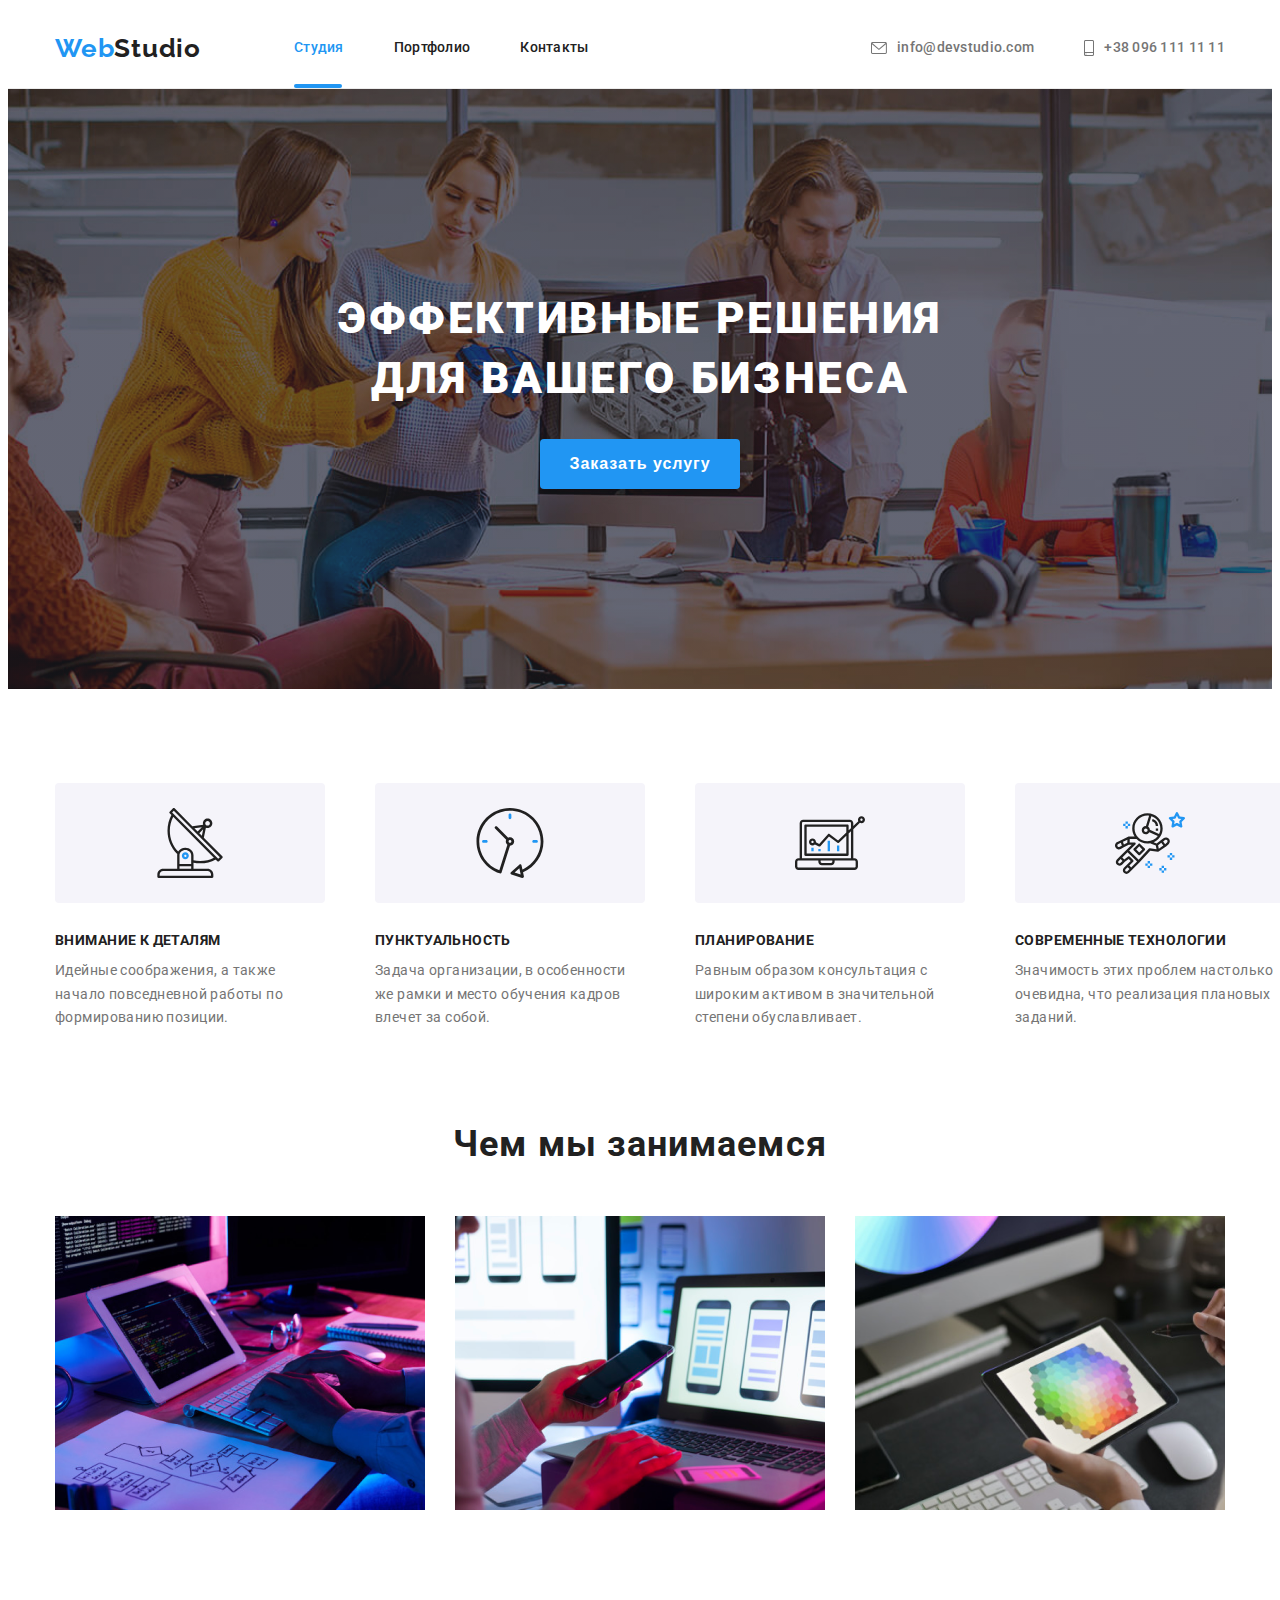
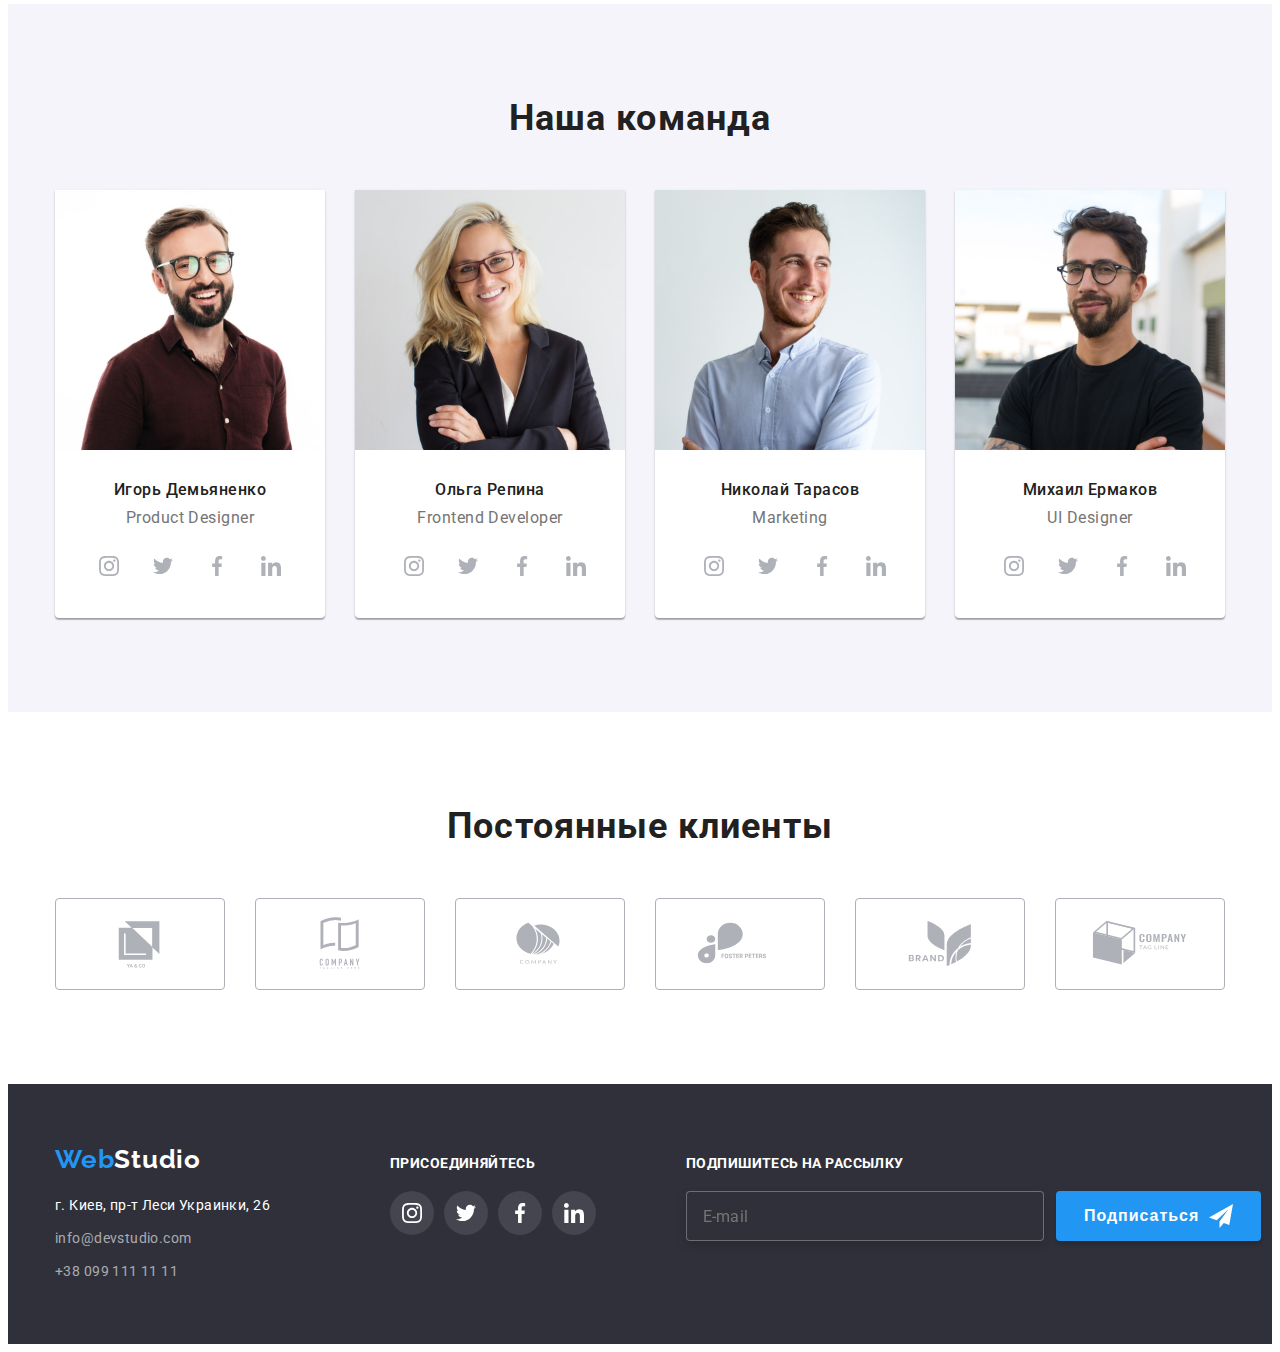
==== commit 75965d63: "and another one" ====
--- a/index.html
+++ b/index.html
@@ -10,35 +10,36 @@
     <link rel="preconnect" href="https://fonts.gstatic.com" crossorigin>
     <link href="https://fonts.googleapis.com/css2?family=Raleway:wght@700&family=Roboto:wght@400;500;700;900&display=swap" rel="stylesheet">
     <link rel="stylesheet" href="./css/styles.css">
+    <link rel="stylesheet" href="./css/main.min.css">
 </head>
 <body>
     <header class="header">
         <div class="container">
             <nav class="header-navigation">
-                <a class="logo" href=""><span class="pre-logo">Web</span><span class="sub-logo">Studio</span></a>              
+                <a class="logo" href="#"><span class="pre-logo">Web</span><span class="sub-logo">Studio</span></a>              
                     <ul class="navigation-list">
-                        <li class="navigation-item">
-                            <a class="header-link  " href="./index.html"><span class="present-page">Студия</span></a>
-                        </li>
-                        <li class="navigation-item">
-                            <a class="header-link " href="./portfolio.html">Портфолио</a>
-                        </li>
-                        <li class="navigation-item">
-                            <a class=" header-link" href="">Контакты</a>
+                        <li class="navigation-list__item">
+                            <a class="navigation-list__link" href="./index.html"><span class="present-page">Студия</span></a>
+                        </li>
+                        <li class="navigation-list__item">
+                            <a class="navigation-list__link" href="./portfolio.html">Портфолио</a>
+                        </li>
+                        <li class="navigation-list__item">
+                            <a class="navigation-list__link" href="">Контакты</a>
                         </li>
                     </ul>
                 </nav>                    
                 <ul class="contacts-list">
-                    <li class="contacts-item">
-                        <a class="contacts-link" href="mailto:info@devstudio.com">
+                    <li class="contacts-list__item">
+                        <a class="contacts-list__link" href="mailto:info@devstudio.com">
                             <svg class="envelope" width="16" height="12">
                                 <use href="./images/sprite.svg#icon-envelope"></use>
                             </svg>
                             info@devstudio.com
                         </a>
                     </li>
-                    <li class="contacts-item">
-                        <a class="contacts-link " href="tel:+380961111111">
+                    <li class="contacts-list__item">
+                        <a class="contacts-list__link " href="tel:+380961111111">
                             <svg class="telephone" width="10" height="16">
                                 <use href="./images/sprite.svg#icon-smartphone"></use>
                             </svg>
@@ -49,7 +50,7 @@
                 </div>                          
     </header>
     <main>
-        <!-- Hero-->
+        <!-- Hero -->
             <section class="hero">
                 <div class="container">
                 <h1 class="hero-title">Эффективные решения для вашего бизнеса</h1>
@@ -90,7 +91,7 @@
                         </div>
                         <div class="form-container">
                             <label class="form-name" for="comment"><span class="form-title">Комментарий</span></label>
-                            <textarea  class="form-box input-comment" name="comment"  id="comment" rows="5" placeholder="Введите текст"></textarea>                                                            
+                            <textarea  class="form-box-textarea input-comment" name="comment"  id="comment" rows="5" placeholder="Введите текст"></textarea>                                                            
                         </div>
                         <div class="checkbox">                                                    
                             <label class="checkbox-label">
@@ -162,7 +163,7 @@
                 </ul>
             </div>
             </section>
-            <!--our work-->
+            <!-- our work -->
             <section class="section work-section">
                 <div class="container">
                 <h2 class="main-title work-title">Чем мы занимаемся</h2>               
@@ -179,7 +180,7 @@
                 </ul>
             </div> 
             </section>
-            <!--our team-->
+            <!-- our team -->
             <section class="team-part section">
                 <div class="container">               
                 <h2 class="main-title">Наша команда</h2>
@@ -323,7 +324,7 @@
                 </ul>
             </div>
             </section>
-            <!--Regular customers-->
+            <!-- Regular customers -->
             <section class="section">
                 <div class="container">
                     <h2 class="main-title">Постоянные клиенты</h2>
@@ -375,7 +376,7 @@
             </section>
     </main>
     <footer class="footer">
-        <div class="footer-container">
+        <div class="footer-container container">
             <div class="footer-wrapper">
                 <a class="footer-logo" href="#"><span class="pre-logo">Web</span><span class="sub-logo-second">Studio</span></a>
                 <address class="address">
@@ -431,7 +432,7 @@
                 </h3>
                 <form class="footer-form-wrapper">
                     <input class="footer-email-form" type="email" name="mail-subscribe" placeholder="E-mail"/>
-                    <button  class="subscribe-button" type="submit">                     
+                    <button class="subscribe-button" type="submit">                     
                         <span class="subscribe-button-text">Подписаться</span>
                             <svg class="icon-send" width="24" height="24">
                                 <use href="./images/sprite.svg#icon-send"></use>
--- a/css/main.min.css
+++ b/css/main.min.css
@@ -0,0 +1,2 @@
+:root{--main-title-color: #ffffff;--secondary-title-color: #212121;--main-text-color: #757575;--accent-color: #2196F3}*,html{box-sizing:border-box}img{height:auto;width:100%;display:block}body{font-family:'Roboto', sans-serif}a{text-decoration:none}p,h1,h2,h3,h4,h5,h6{margin-top:0;margin-bottom:0}ul{list-style:none;margin-top:0;margin-bottom:0;padding-left:0}.portfolio-wrapper{display:flex}.navigation-list{display:flex;align-items:center}.button-list{display:flex;margin-bottom:50px;justify-content:center}.portfolio-list{flex-wrap:wrap;display:flex;position:relative}.header .container{display:flex;align-items:center}.header-navigation{align-items:center;display:flex;justify-content:space-between}.section{padding-top:94px;padding-bottom:94px}.container{width:1200px;padding-left:15px;padding-right:15px;margin:0 auto}.portfolio-container{width:1200px;padding-left:15px;padding-right:15px;margin:0 auto}.main-title{text-align:center;font-weight:700;font-size:36px;line-height:1.16;letter-spacing:0.03em;color:var(--secondary-title-color)}.team-title{margin-bottom:10px;font-weight:500;font-size:16px;line-height:19px;letter-spacing:0.03em;color:var(--secondary-title-color)}.header{border-bottom:1px solid #ECECEC}.contacts-list{margin-left:auto;display:flex}.navigation-list__item:not(:last-child){margin-right:50px}.contacts-list__item:not(:last-child){margin-right:50px}.logo{margin-right:93px}.pre-logo{font-family:Raleway;font-weight:700;font-size:26px;line-height:1.19;letter-spacing:0.03em;color:var(--accent-color)}.sub-logo{font-family:Raleway;font-weight:700;font-size:26px;line-height:1.19;letter-spacing:0.03em;color:var(--secondary-title-color)}.sub-logo-second{font-family:Raleway;font-weight:700;font-size:26px;line-height:1.19;letter-spacing:0.03em;color:#ffffff}.present-page{position:relative;font-weight:500;font-size:14px;line-height:1.14;letter-spacing:0.02em;color:var(--accent-color)}.present-page::after{content:'';position:absolute;top:45px;display:block;width:48px;height:4px;background:#2196F3;border-radius:2px}.present-page-portfolio::after{width:78px}.navigation-list__link{display:block;padding:32px 0;font-weight:500;font-size:14px;line-height:1.14;letter-spacing:0.02em;color:var(--secondary-title-color);transition-property:color;transition-duration:250ms;transition-timing-function:cubic-bezier(0.4, 0, 0.2, 1)}.navigation-list__link:hover,.navigation-list__link:focus{color:var(--accent-color)}.contacts-list__link{color:var(--main-text-color);font-weight:500;font-size:14px;line-height:1.14;letter-spacing:0.02em;display:flex;align-items:center;transition-property:color;transition-duration:250ms;transition-timing-function:cubic-bezier(0.4, 0, 0.2, 1)}.contacts-list__link:hover,.contacts-list__link:focus{color:var(--accent-color)}.envelope{fill:currentColor;margin-right:10px}.telephone{fill:currentColor;margin-right:10px}.hero{text-align:center;padding:200px 0;max-width:1600px;margin:0 auto;background-color:#2F303A;background-image:linear-gradient(rgba(47,48,58,0.4), rgba(47,48,58,0.4)),url(../images/hero.jpg);background-repeat:no-repeat;background-size:cover;background-position:center}.hero-section{display:flex;flex-direction:column;align-items:center;padding-top:200px;padding-bottom:200px}.main-button{width:200px;height:50px;border:transparent;background:var(--accent-color);box-shadow:0px 4px 4px rgba(0,0,0,0.15);border-radius:4px;cursor:pointer}.button-text{font-weight:700;font-size:16px;line-height:1.87;text-align:center;letter-spacing:0.06em;color:#ffffff}.hero-title{margin-bottom:30px;max-width:700px;text-transform:uppercase;text-align:center;font-weight:900;font-size:44px;line-height:1.36;letter-spacing:0.06em;color:#FFFFFF;margin-left:auto;margin-right:auto}.advantage-list{display:flex}.advantage-item:not(:last-child){margin-right:50px}.advantage-main-title{display:none}.advantage-title{font-size:14px;line-height:1.14;letter-spacing:0.03em;text-transform:uppercase;color:var(--secondary-title-color)}.advantage-text{margin-top:10px;max-width:270px;font-size:14px;line-height:1.71;letter-spacing:0.03em;color:var(--main-text-color)}.work-logo-item{width:270px;height:120px;background:#F5F4FA;border-radius:4px;align-items:center;display:flex;justify-content:center;margin-bottom:30px}.work-section{padding-top:0}.work-list{display:flex;justify-content:space-between}.work-title{margin-bottom:50px}.team-part{background-color:#F5F4FA}.team-list{display:flex;margin-top:50px}.team-card-list{text-align:center;padding:30px 0}.team-item{max-width:270px;background:#FFFFFF;box-shadow:0px 1px 3px rgba(0,0,0,0.12),0px 1px 1px rgba(0,0,0,0.14),0px 2px 1px rgba(0,0,0,0.2);border-radius:0px 0px 4px 4px}.team-item:not(:last-child){margin-right:30px}.profession{font-size:16px;line-height:1.18;letter-spacing:0.03em;color:var(--main-text-color)}.social-card-list{display:flex;justify-content:center;align-items:center;margin-top:16px}.social-link{display:flex;justify-content:center;align-items:center;width:44px;height:44px;border-radius:50%;background-color:#ffffff;transition-property:background-color;transition-duration:250ms;transition-timing-function:cubic-bezier(0.4, 0, 0.2, 1)}.social-icon{fill:#AFB1B8;transition-property:fill;transition-duration:250ms;transition-timing-function:cubic-bezier(0.4, 0, 0.2, 1)}.social-card-item:not(:last-child){margin-right:10px}.social-link:hover,.social-link:focus{background-color:#2196F3}.social-link:hover>.social-icon,.social-link:focus>.social-icon{fill:#ffffff}.regular-customers-list{display:flex;justify-content:space-between;margin-top:50px}.customers-link{width:170px;height:92px;border:1px solid #AFB1B8;border-radius:4px;align-items:center;display:flex;justify-content:center;transition-property:border-color;transition-duration:250ms;transition-timing-function:cubic-bezier(0.4, 0, 0.2, 1)}.customers-logo{fill:#AFB1B8;transition-property:fill;transition-duration:250ms;transition-timing-function:cubic-bezier(0.4, 0, 0.2, 1)}.customers-link:hover,.customers-link:focus{border-color:#2196F3}.customers-link:hover>.customers-logo,.customers-link:focus>.customers-logo{fill:#2196F3}.portfolio-card{align-items:left;margin-right:30px;margin-bottom:30px;background:#FFFFFF}.box-overlay{position:relative;margin-left:auto;margin-right:auto;width:370px;height:294px;overflow:hidden}.portfolio-link:hover .card-overlay{transform:translateY(0)}.card-overlay{display:block;position:absolute;top:0;left:0;width:100%;height:100%;z-index:0;padding:63px 24px;background-color:rgba(33,150,243,0.9);transform:translateY(100%);transition:transform 250ms ease}.card-overlay>p{font-weight:normal;font-size:18px;line-height:1.55;letter-spacing:0.03em;color:#FFFFFF}.portfolio-link{display:block}.portfolio-link:hover,.portfolio-link:focus{box-shadow:0px 1px 1px rgba(0,0,0,0.12),0px 4px 4px rgba(0,0,0,0.06),1px 4px 6px rgba(0,0,0,0.16);transition-property:box-shadow;transition-duration:250ms;transition-timing-function:cubic-bezier(0.4, 0, 0.2, 1)}.portfolio-card:nth-child(3n){margin-right:0}.portfolio-card:nth-child(n+6){margin-bottom:0}.card-text{border:1px solid #EEEEEE;padding:24px 20px;position:relative;z-index:1}.project-title{font-weight:700;font-size:18px;line-height:2;letter-spacing:0.06em;color:var(--secondary-title-color)}.project-text{font-size:16px;line-height:1.87;letter-spacing:0.03em;color:var(--main-text-color)}.button-item:not(:last-child){margin-right:8px}.btn{font-weight:500;font-size:16px;background:#F5F4FA;border-radius:4px;padding:6px 22px;border:2px solid #F5F4FA;cursor:pointer;transition-property:color,background-color,box-shadow,border-color;transition-duration:250ms;transition-timing-function:cubic-bezier(0.4, 0, 0.2, 1)}.btn:hover,.btn:focus{color:#FFFFFF;border-color:var(--accent-color);background-color:var(--accent-color);box-shadow:0px 3px 1px rgba(0,0,0,0.1),0px 1px 2px rgba(0,0,0,0.08),0px 2px 2px rgba(0,0,0,0.12);border-radius:4px}.backdrop{position:fixed;top:0;left:0;width:100%;height:100%;background:rgba(0,0,0,0.2);opacity:1;transition:opacity 250ms cubic-bezier(0.4, 0, 0.2, 1)}.backdrop.is-hidden{opacity:0;pointer-events:none}.backdrop.backdrop.is-hidden .modal{transform:translate(-50%, -50%) scale(0.9)}.modal{padding:40px;position:absolute;top:50%;left:50%;width:528px;padding-bottom:40px;background:#FFFFFF;box-shadow:0px 1px 3px rgba(0,0,0,0.12),0px 1px 1px rgba(0,0,0,0.14),0px 2px 1px rgba(0,0,0,0.2);border-radius:4px;transform:translate(-50%, -50%) scale(1);transition:transform 250ms cubic-bezier(0.4, 0, 0.2, 1)}.icon-close{width:18px;height:18px}.close-button{display:flex;align-items:center;justify-content:center;width:30px;height:30px;position:absolute;top:8px;right:8px;padding:0;border-radius:50%;background:#FFFFFF;border:1px solid rgba(0,0,0,0.1);box-sizing:border-box;cursor:pointer}.close-button:hover,.close-button:focus{fill:#2196F3}.modal-title{font-weight:700;font-size:20px;line-height:1.15;text-align:center;letter-spacing:0.03em;color:#212121;margin-bottom:12px}.subscribe-button{display:flex;align-items:center;justify-content:center;border:none;margin-left:12px;padding-left:28px;padding-right:28px;background:#2196F3;box-shadow:0px 4px 4px rgba(0,0,0,0.15);border-radius:4px}.subscribe-button-text{font-weight:700;font-size:16px;line-height:1.875;letter-spacing:0.06em;color:#FFFFFF;text-align:center;margin-right:10px}.checkbox{display:flex;align-items:center;justify-content:center;margin-bottom:30px}.checkbox-form{opacity:0;pointer-events:none}.policy{display:flex;align-items:center;justify-content:center;width:16px;height:15px;display:inline-block;border:2px solid #212121;border-radius:2px}.checkbox-form:checked+.policy{background-color:#2196F3;border-color:#2196F3;border-radius:2px}.checkbox-icon{margin-top:1px;width:11px;height:8px;display:flex;align-items:center;justify-content:center}.checkbox-label{display:flex;align-items:center;cursor:pointer}.footer-form{margin-left:90px}.footer-form-wrapper{display:flex;flex-direction:row}.footer-email-form{background:#2F303A;width:358px;height:50px;padding-left:16px;border:1px solid rgba(255,255,255,0.3);box-sizing:border-box;filter:drop-shadow(0px 4px 4px rgba(0,0,0,0.15));border-radius:4px;font-family:'Roboto', sans-serif;font-style:normal;font-weight:400;font-size:16px;line-height:1.25;letter-spacing:0.01em;color:rgba(255,255,255,0.6)}.form-container{margin-bottom:10px;display:flex;flex-direction:column;justify-content:center}.form-container input{margin:0 auto;width:448px;height:40px;border:1px solid rgba(33,33,33,0.2);box-sizing:border-box;border-radius:4px;padding-left:40px}.form-container input:last-child{width:448px;height:120px;border:1px solid #2196F3;box-sizing:border-box;border-radius:4px;padding:12px 16px;align-items:start}.form-container input::placeholder{font-weight:400;font-size:12px;line-height:1.16;letter-spacing:0.01em;color:rgba(117,117,117,0.5)}.form-container:last-child{margin-bottom:20px}.form-box:focus+.form-svg{fill:#2196f3}.form-box:focus{outline:none;border:1px solid #2196f3}.form-case{position:relative}.input-comment{resize:none;height:120px;padding:12px 16px;text-align:start;border:1px solid rgba(33,33,33,0.2);box-sizing:border-box;border-radius:4px}.input-comment:focus{outline:none;border:1px solid #2196f3}.form-svg{position:absolute;top:50%;left:12px;transform:translateY(-50%)}.form-name{text-align:left;margin-bottom:4px}.send-button{width:200px;height:50px;background:#188CE8;box-shadow:0px 4px 4px rgba(0,0,0,0.15);border-radius:4px;border:none;cursor:pointer}.send-button-text{font-weight:700;font-size:16px;line-height:1.875;letter-spacing:0.06em;color:#FFFFFF;text-align:center}.form-title{font-weight:400;font-size:12px;line-height:1.16;letter-spacing:0.01em;color:#757575}.conditions-text{font-weight:400;font-size:14px;line-height:1.71;letter-spacing:0.03em;color:#757575;margin-left:7px}.contract{text-decoration:underline;color:#2196F3}.address{font-style:normal;display:flex;align-items:baseline}.address-rout{font-size:14px;line-height:1.71;letter-spacing:0.03em;color:#FFFFFF}.footer-info{font-size:14px;line-height:1.71;letter-spacing:0.03em;color:rgba(255,255,255,0.6)}.footer{padding:60px 0;background-color:#2F303A}.footer-container{max-width:1600px;align-items:baseline;display:flex;padding-right:15px;margin:0 auto}.footer-item:not(:last-child){margin-bottom:9px}.footer-cosial-block{margin-left:45px}.footer-logo{margin-bottom:20px}.footer-wrapper{display:flex;flex-direction:column;min-width:290px}.footer-list{margin-right:70px}.footer-title{font-size:14px;line-height:1.14;letter-spacing:0.03em;text-transform:uppercase;color:#FFFFFF;margin-bottom:20px}.footer-logo-list{display:flex}.footer-social-link{display:flex;justify-content:center;align-items:center;width:44px;height:44px;border-radius:50%;background-color:rgba(255,255,255,0.1);transition-property:background-color;transition-duration:250ms;transition-timing-function:cubic-bezier(0.4, 0, 0.2, 1)}.footer-social-link:hover,.footer-social-link:focus{background-color:#2196F3}.footer-social-icon{fill:#ffffff;transition-property:fill;transition-duration:250ms;transition-timing-function:cubic-bezier(0.4, 0, 0.2, 1)}.footer-logo-item:not(:last-child){margin-right:10px}
+/*# sourceMappingURL=main.min.css.map */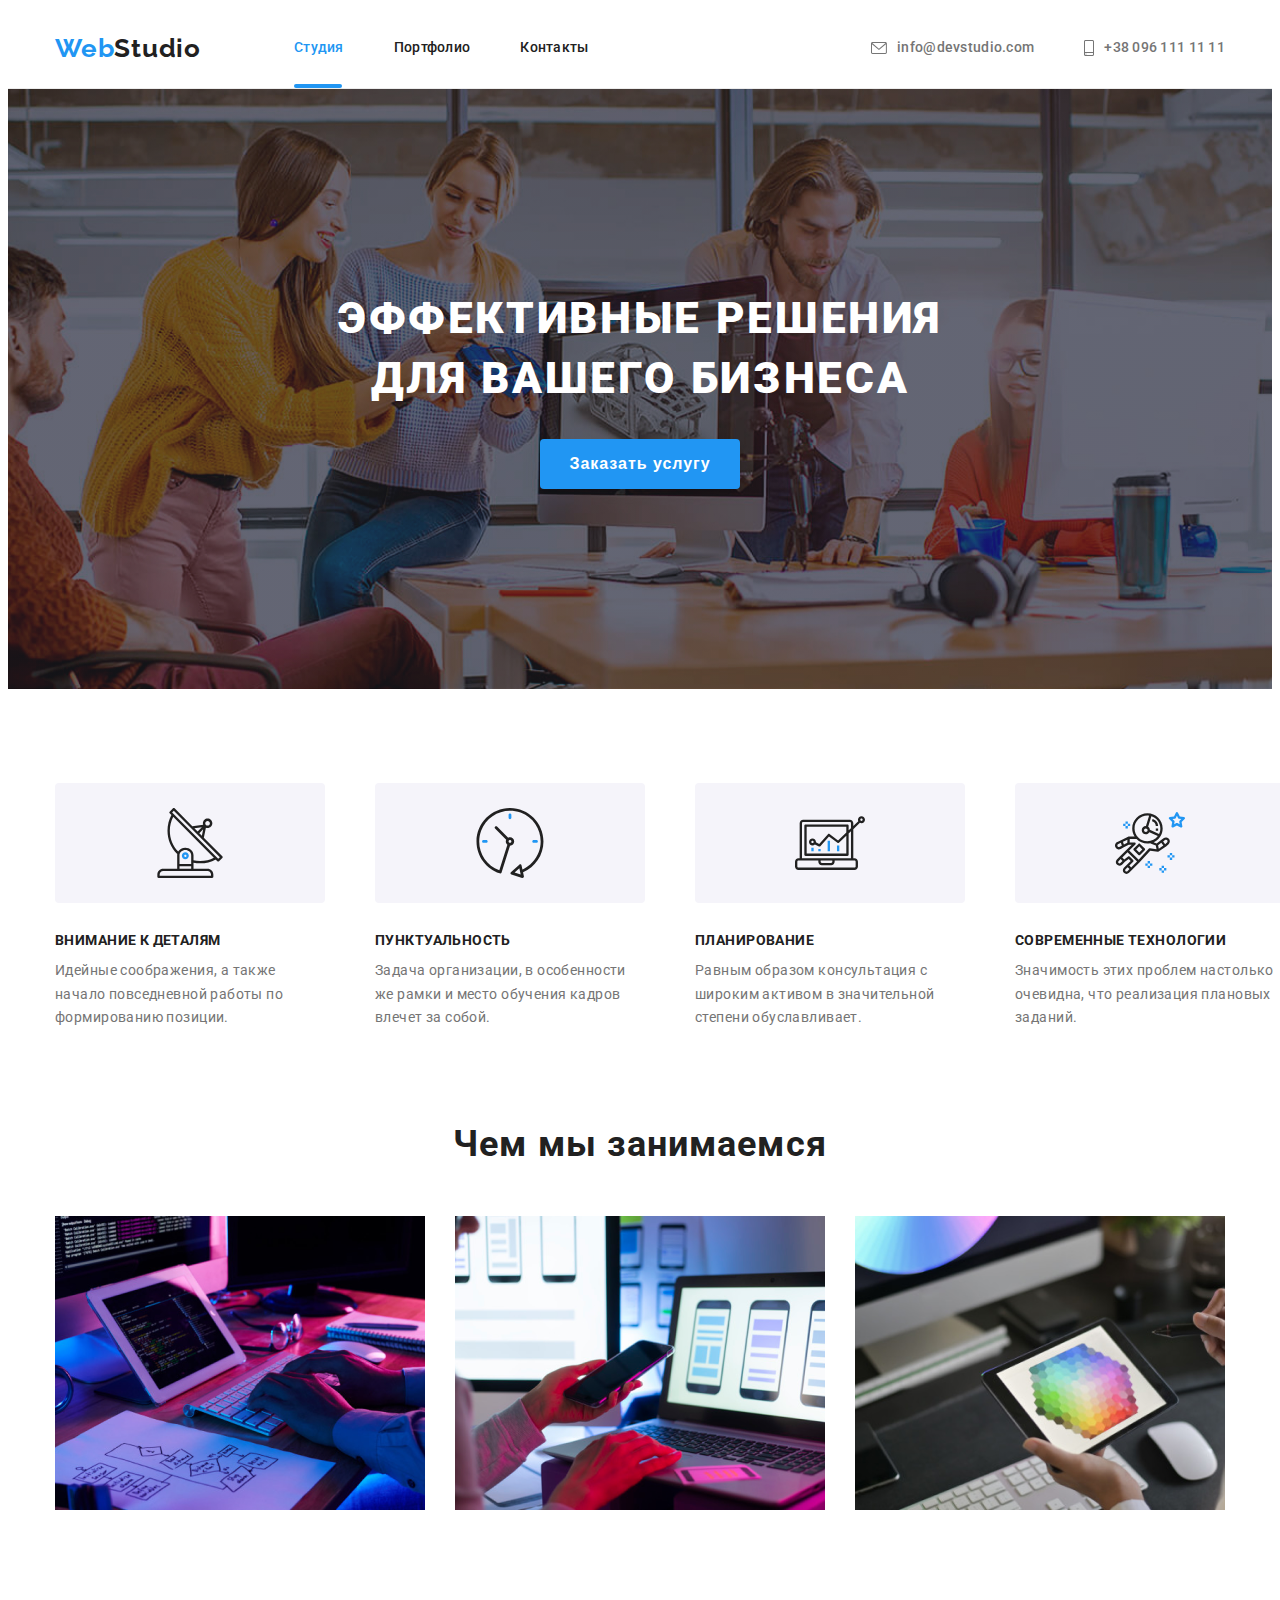
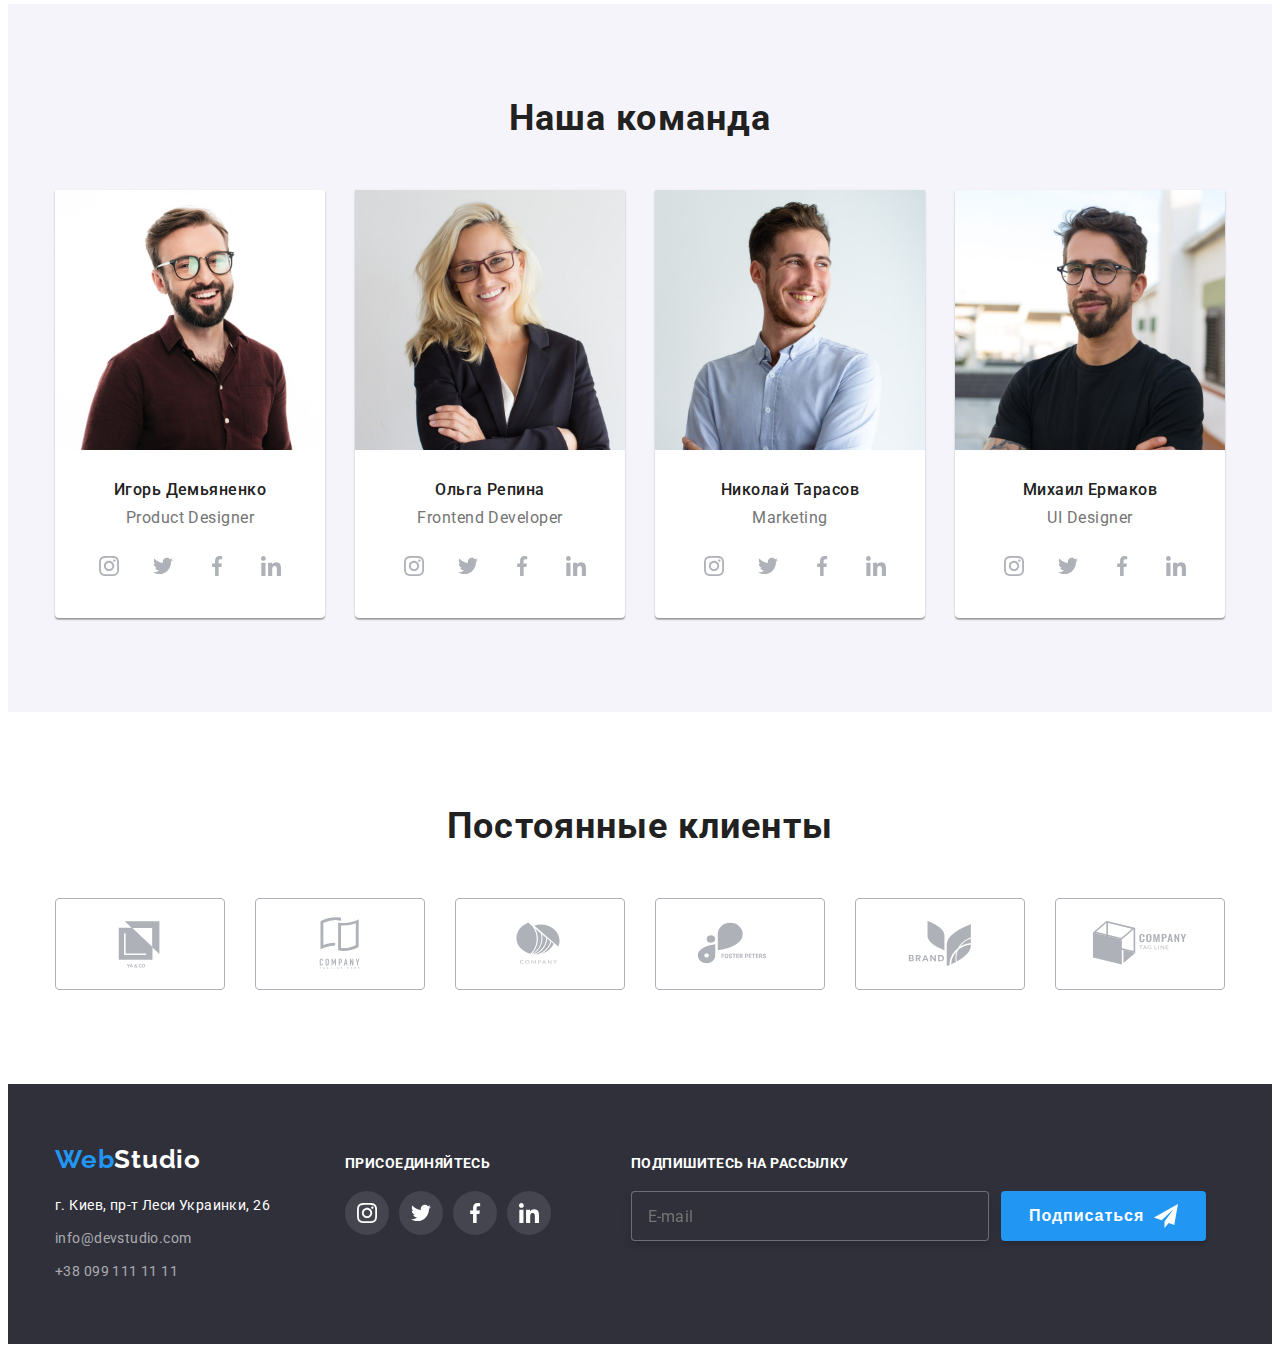
==== commit f7185b10: "and another one" ====
--- a/index.html
+++ b/index.html
@@ -376,64 +376,64 @@
             </section>
     </main>
     <footer class="footer">
-        <div class="footer-container container">
-            <div class="footer-wrapper">
-                <a class="footer-logo" href="#"><span class="pre-logo">Web</span><span class="sub-logo-second">Studio</span></a>
+        <div class="footer__container container">
+            <div class="footer__wrapper">
+                <a class="footer__logo" href="#"><span class="pre-logo">Web</span><span class="sub-logo-second">Studio</span></a>
                 <address class="address">
                 <ul class="footer-list">
-                    <li class="footer-item">
-                        <a class="address-rout" href="https://goo.gl/maps/BNxrX4DYjBoTdbWa7" target="_blank"  rel="noopener noreferrer">г. Киев, пр-т Леси Украинки, 26</a>
-                    </li>
-                    <li class="footer-item">
-                        <a class="footer-info" href="mailto:info@devstudio.com">info@devstudio.com</a>    
-                    </li>
-                    <li class="footer-item">
-                        <a class="footer-info" href="tel:+380991111111">+38 099 111 11 11</a>   
+                    <li class="footer-list__item">
+                        <a class="footer-list__address" href="https://goo.gl/maps/BNxrX4DYjBoTdbWa7" target="_blank"  rel="noopener noreferrer">г. Киев, пр-т Леси Украинки, 26</a>
+                    </li>
+                    <li class="footer-list__item">
+                        <a class="footer-list-info" href="mailto:info@devstudio.com">info@devstudio.com</a>    
+                    </li>
+                    <li class="footer-list__item">
+                        <a class="footer-list-info" href="tel:+380991111111">+38 099 111 11 11</a>   
                     </li>
                 </ul>
             </address>
             </div>
-            <div class="footer-cosial-block">
-                <h3 class="footer-title">Присоединяйтесь</h3>
-                <ul class="footer-logo-list">
-                    <li class="footer-logo-item">
-                        <a class="footer-social-link" href="">
-                        <svg class="footer-social-icon" width="20" height="20">
+            <div class="footer__cosial-block">
+                <h3 class="footer__title">Присоединяйтесь</h3>
+                <ul class="footer__logo-list">
+                    <li class="footer__logo-item">
+                        <a class="footer__social-link" href="">
+                        <svg class="footer__social-icon" width="20" height="20">
                             <use href="./images/sprite.svg#icon-instagram"></use>
                         </svg>
                         </a>
                     </li>
-                    <li class="footer-logo-item">
-                        <a class="footer-social-link" href="">
-                        <svg class="footer-social-icon" width="20" height="20">
+                    <li class="footer__logo-item">
+                        <a class="footer__social-link" href="">
+                        <svg class="footer__social-icon" width="20" height="20">
                             <use href="./images/sprite.svg#icon-twitter"></use>
                         </svg>
                         </a>
                     </li>
-                    <li class="footer-logo-item">
-                        <a class="footer-social-link" href="">
-                        <svg class="footer-social-icon" width="20" height="20">
+                    <li class="footer__logo-item">
+                        <a class="footer__social-link" href="">
+                        <svg class="footer__social-icon" width="20" height="20">
                             <use href="./images/sprite.svg#icon-facebook"></use>
                         </svg>
                     </a>
                     </li>
-                    <li class="footer-logo-item">
-                        <a class="footer-social-link" href="">
-                        <svg class="footer-social-icon" width="20" height="20">
+                    <li class="footer__logo-item">
+                        <a class="footer__social-link" href="">
+                        <svg class="footer__social-icon" width="20" height="20">
                             <use href="./images/sprite.svg#icon-linkedin"></use>
                         </svg>
                     </a>
                     </li>
                 </ul>
             </div>
-            <div class="footer-form">
-                <h3 class="footer-title">
+            <div class="footer__form">
+                <h3 class="footer__title">
                     Подпишитесь на рассылку
                 </h3>
-                <form class="footer-form-wrapper">
-                    <input class="footer-email-form" type="email" name="mail-subscribe" placeholder="E-mail"/>
+                <form class="footer__form-wrapper">
+                    <input class="footer__email-form" type="email" name="mail-subscribe" placeholder="E-mail"/>
                     <button class="subscribe-button" type="submit">                     
-                        <span class="subscribe-button-text">Подписаться</span>
+                        <span class="subscribe__button-text">Подписаться</span>
                             <svg class="icon-send" width="24" height="24">
                                 <use href="./images/sprite.svg#icon-send"></use>
                             </svg>
--- a/css/main.min.css
+++ b/css/main.min.css
@@ -1,2 +1,2 @@
-:root{--main-title-color: #ffffff;--secondary-title-color: #212121;--main-text-color: #757575;--accent-color: #2196F3}*,html{box-sizing:border-box}img{height:auto;width:100%;display:block}body{font-family:'Roboto', sans-serif}a{text-decoration:none}p,h1,h2,h3,h4,h5,h6{margin-top:0;margin-bottom:0}ul{list-style:none;margin-top:0;margin-bottom:0;padding-left:0}.portfolio-wrapper{display:flex}.navigation-list{display:flex;align-items:center}.button-list{display:flex;margin-bottom:50px;justify-content:center}.portfolio-list{flex-wrap:wrap;display:flex;position:relative}.header .container{display:flex;align-items:center}.header-navigation{align-items:center;display:flex;justify-content:space-between}.section{padding-top:94px;padding-bottom:94px}.container{width:1200px;padding-left:15px;padding-right:15px;margin:0 auto}.portfolio-container{width:1200px;padding-left:15px;padding-right:15px;margin:0 auto}.main-title{text-align:center;font-weight:700;font-size:36px;line-height:1.16;letter-spacing:0.03em;color:var(--secondary-title-color)}.team-title{margin-bottom:10px;font-weight:500;font-size:16px;line-height:19px;letter-spacing:0.03em;color:var(--secondary-title-color)}.header{border-bottom:1px solid #ECECEC}.contacts-list{margin-left:auto;display:flex}.navigation-list__item:not(:last-child){margin-right:50px}.contacts-list__item:not(:last-child){margin-right:50px}.logo{margin-right:93px}.pre-logo{font-family:Raleway;font-weight:700;font-size:26px;line-height:1.19;letter-spacing:0.03em;color:var(--accent-color)}.sub-logo{font-family:Raleway;font-weight:700;font-size:26px;line-height:1.19;letter-spacing:0.03em;color:var(--secondary-title-color)}.sub-logo-second{font-family:Raleway;font-weight:700;font-size:26px;line-height:1.19;letter-spacing:0.03em;color:#ffffff}.present-page{position:relative;font-weight:500;font-size:14px;line-height:1.14;letter-spacing:0.02em;color:var(--accent-color)}.present-page::after{content:'';position:absolute;top:45px;display:block;width:48px;height:4px;background:#2196F3;border-radius:2px}.present-page-portfolio::after{width:78px}.navigation-list__link{display:block;padding:32px 0;font-weight:500;font-size:14px;line-height:1.14;letter-spacing:0.02em;color:var(--secondary-title-color);transition-property:color;transition-duration:250ms;transition-timing-function:cubic-bezier(0.4, 0, 0.2, 1)}.navigation-list__link:hover,.navigation-list__link:focus{color:var(--accent-color)}.contacts-list__link{color:var(--main-text-color);font-weight:500;font-size:14px;line-height:1.14;letter-spacing:0.02em;display:flex;align-items:center;transition-property:color;transition-duration:250ms;transition-timing-function:cubic-bezier(0.4, 0, 0.2, 1)}.contacts-list__link:hover,.contacts-list__link:focus{color:var(--accent-color)}.envelope{fill:currentColor;margin-right:10px}.telephone{fill:currentColor;margin-right:10px}.hero{text-align:center;padding:200px 0;max-width:1600px;margin:0 auto;background-color:#2F303A;background-image:linear-gradient(rgba(47,48,58,0.4), rgba(47,48,58,0.4)),url(../images/hero.jpg);background-repeat:no-repeat;background-size:cover;background-position:center}.hero-section{display:flex;flex-direction:column;align-items:center;padding-top:200px;padding-bottom:200px}.main-button{width:200px;height:50px;border:transparent;background:var(--accent-color);box-shadow:0px 4px 4px rgba(0,0,0,0.15);border-radius:4px;cursor:pointer}.button-text{font-weight:700;font-size:16px;line-height:1.87;text-align:center;letter-spacing:0.06em;color:#ffffff}.hero-title{margin-bottom:30px;max-width:700px;text-transform:uppercase;text-align:center;font-weight:900;font-size:44px;line-height:1.36;letter-spacing:0.06em;color:#FFFFFF;margin-left:auto;margin-right:auto}.advantage-list{display:flex}.advantage-item:not(:last-child){margin-right:50px}.advantage-main-title{display:none}.advantage-title{font-size:14px;line-height:1.14;letter-spacing:0.03em;text-transform:uppercase;color:var(--secondary-title-color)}.advantage-text{margin-top:10px;max-width:270px;font-size:14px;line-height:1.71;letter-spacing:0.03em;color:var(--main-text-color)}.work-logo-item{width:270px;height:120px;background:#F5F4FA;border-radius:4px;align-items:center;display:flex;justify-content:center;margin-bottom:30px}.work-section{padding-top:0}.work-list{display:flex;justify-content:space-between}.work-title{margin-bottom:50px}.team-part{background-color:#F5F4FA}.team-list{display:flex;margin-top:50px}.team-card-list{text-align:center;padding:30px 0}.team-item{max-width:270px;background:#FFFFFF;box-shadow:0px 1px 3px rgba(0,0,0,0.12),0px 1px 1px rgba(0,0,0,0.14),0px 2px 1px rgba(0,0,0,0.2);border-radius:0px 0px 4px 4px}.team-item:not(:last-child){margin-right:30px}.profession{font-size:16px;line-height:1.18;letter-spacing:0.03em;color:var(--main-text-color)}.social-card-list{display:flex;justify-content:center;align-items:center;margin-top:16px}.social-link{display:flex;justify-content:center;align-items:center;width:44px;height:44px;border-radius:50%;background-color:#ffffff;transition-property:background-color;transition-duration:250ms;transition-timing-function:cubic-bezier(0.4, 0, 0.2, 1)}.social-icon{fill:#AFB1B8;transition-property:fill;transition-duration:250ms;transition-timing-function:cubic-bezier(0.4, 0, 0.2, 1)}.social-card-item:not(:last-child){margin-right:10px}.social-link:hover,.social-link:focus{background-color:#2196F3}.social-link:hover>.social-icon,.social-link:focus>.social-icon{fill:#ffffff}.regular-customers-list{display:flex;justify-content:space-between;margin-top:50px}.customers-link{width:170px;height:92px;border:1px solid #AFB1B8;border-radius:4px;align-items:center;display:flex;justify-content:center;transition-property:border-color;transition-duration:250ms;transition-timing-function:cubic-bezier(0.4, 0, 0.2, 1)}.customers-logo{fill:#AFB1B8;transition-property:fill;transition-duration:250ms;transition-timing-function:cubic-bezier(0.4, 0, 0.2, 1)}.customers-link:hover,.customers-link:focus{border-color:#2196F3}.customers-link:hover>.customers-logo,.customers-link:focus>.customers-logo{fill:#2196F3}.portfolio-card{align-items:left;margin-right:30px;margin-bottom:30px;background:#FFFFFF}.box-overlay{position:relative;margin-left:auto;margin-right:auto;width:370px;height:294px;overflow:hidden}.portfolio-link:hover .card-overlay{transform:translateY(0)}.card-overlay{display:block;position:absolute;top:0;left:0;width:100%;height:100%;z-index:0;padding:63px 24px;background-color:rgba(33,150,243,0.9);transform:translateY(100%);transition:transform 250ms ease}.card-overlay>p{font-weight:normal;font-size:18px;line-height:1.55;letter-spacing:0.03em;color:#FFFFFF}.portfolio-link{display:block}.portfolio-link:hover,.portfolio-link:focus{box-shadow:0px 1px 1px rgba(0,0,0,0.12),0px 4px 4px rgba(0,0,0,0.06),1px 4px 6px rgba(0,0,0,0.16);transition-property:box-shadow;transition-duration:250ms;transition-timing-function:cubic-bezier(0.4, 0, 0.2, 1)}.portfolio-card:nth-child(3n){margin-right:0}.portfolio-card:nth-child(n+6){margin-bottom:0}.card-text{border:1px solid #EEEEEE;padding:24px 20px;position:relative;z-index:1}.project-title{font-weight:700;font-size:18px;line-height:2;letter-spacing:0.06em;color:var(--secondary-title-color)}.project-text{font-size:16px;line-height:1.87;letter-spacing:0.03em;color:var(--main-text-color)}.button-item:not(:last-child){margin-right:8px}.btn{font-weight:500;font-size:16px;background:#F5F4FA;border-radius:4px;padding:6px 22px;border:2px solid #F5F4FA;cursor:pointer;transition-property:color,background-color,box-shadow,border-color;transition-duration:250ms;transition-timing-function:cubic-bezier(0.4, 0, 0.2, 1)}.btn:hover,.btn:focus{color:#FFFFFF;border-color:var(--accent-color);background-color:var(--accent-color);box-shadow:0px 3px 1px rgba(0,0,0,0.1),0px 1px 2px rgba(0,0,0,0.08),0px 2px 2px rgba(0,0,0,0.12);border-radius:4px}.backdrop{position:fixed;top:0;left:0;width:100%;height:100%;background:rgba(0,0,0,0.2);opacity:1;transition:opacity 250ms cubic-bezier(0.4, 0, 0.2, 1)}.backdrop.is-hidden{opacity:0;pointer-events:none}.backdrop.backdrop.is-hidden .modal{transform:translate(-50%, -50%) scale(0.9)}.modal{padding:40px;position:absolute;top:50%;left:50%;width:528px;padding-bottom:40px;background:#FFFFFF;box-shadow:0px 1px 3px rgba(0,0,0,0.12),0px 1px 1px rgba(0,0,0,0.14),0px 2px 1px rgba(0,0,0,0.2);border-radius:4px;transform:translate(-50%, -50%) scale(1);transition:transform 250ms cubic-bezier(0.4, 0, 0.2, 1)}.icon-close{width:18px;height:18px}.close-button{display:flex;align-items:center;justify-content:center;width:30px;height:30px;position:absolute;top:8px;right:8px;padding:0;border-radius:50%;background:#FFFFFF;border:1px solid rgba(0,0,0,0.1);box-sizing:border-box;cursor:pointer}.close-button:hover,.close-button:focus{fill:#2196F3}.modal-title{font-weight:700;font-size:20px;line-height:1.15;text-align:center;letter-spacing:0.03em;color:#212121;margin-bottom:12px}.subscribe-button{display:flex;align-items:center;justify-content:center;border:none;margin-left:12px;padding-left:28px;padding-right:28px;background:#2196F3;box-shadow:0px 4px 4px rgba(0,0,0,0.15);border-radius:4px}.subscribe-button-text{font-weight:700;font-size:16px;line-height:1.875;letter-spacing:0.06em;color:#FFFFFF;text-align:center;margin-right:10px}.checkbox{display:flex;align-items:center;justify-content:center;margin-bottom:30px}.checkbox-form{opacity:0;pointer-events:none}.policy{display:flex;align-items:center;justify-content:center;width:16px;height:15px;display:inline-block;border:2px solid #212121;border-radius:2px}.checkbox-form:checked+.policy{background-color:#2196F3;border-color:#2196F3;border-radius:2px}.checkbox-icon{margin-top:1px;width:11px;height:8px;display:flex;align-items:center;justify-content:center}.checkbox-label{display:flex;align-items:center;cursor:pointer}.footer-form{margin-left:90px}.footer-form-wrapper{display:flex;flex-direction:row}.footer-email-form{background:#2F303A;width:358px;height:50px;padding-left:16px;border:1px solid rgba(255,255,255,0.3);box-sizing:border-box;filter:drop-shadow(0px 4px 4px rgba(0,0,0,0.15));border-radius:4px;font-family:'Roboto', sans-serif;font-style:normal;font-weight:400;font-size:16px;line-height:1.25;letter-spacing:0.01em;color:rgba(255,255,255,0.6)}.form-container{margin-bottom:10px;display:flex;flex-direction:column;justify-content:center}.form-container input{margin:0 auto;width:448px;height:40px;border:1px solid rgba(33,33,33,0.2);box-sizing:border-box;border-radius:4px;padding-left:40px}.form-container input:last-child{width:448px;height:120px;border:1px solid #2196F3;box-sizing:border-box;border-radius:4px;padding:12px 16px;align-items:start}.form-container input::placeholder{font-weight:400;font-size:12px;line-height:1.16;letter-spacing:0.01em;color:rgba(117,117,117,0.5)}.form-container:last-child{margin-bottom:20px}.form-box:focus+.form-svg{fill:#2196f3}.form-box:focus{outline:none;border:1px solid #2196f3}.form-case{position:relative}.input-comment{resize:none;height:120px;padding:12px 16px;text-align:start;border:1px solid rgba(33,33,33,0.2);box-sizing:border-box;border-radius:4px}.input-comment:focus{outline:none;border:1px solid #2196f3}.form-svg{position:absolute;top:50%;left:12px;transform:translateY(-50%)}.form-name{text-align:left;margin-bottom:4px}.send-button{width:200px;height:50px;background:#188CE8;box-shadow:0px 4px 4px rgba(0,0,0,0.15);border-radius:4px;border:none;cursor:pointer}.send-button-text{font-weight:700;font-size:16px;line-height:1.875;letter-spacing:0.06em;color:#FFFFFF;text-align:center}.form-title{font-weight:400;font-size:12px;line-height:1.16;letter-spacing:0.01em;color:#757575}.conditions-text{font-weight:400;font-size:14px;line-height:1.71;letter-spacing:0.03em;color:#757575;margin-left:7px}.contract{text-decoration:underline;color:#2196F3}.address{font-style:normal;display:flex;align-items:baseline}.address-rout{font-size:14px;line-height:1.71;letter-spacing:0.03em;color:#FFFFFF}.footer-info{font-size:14px;line-height:1.71;letter-spacing:0.03em;color:rgba(255,255,255,0.6)}.footer{padding:60px 0;background-color:#2F303A}.footer-container{max-width:1600px;align-items:baseline;display:flex;padding-right:15px;margin:0 auto}.footer-item:not(:last-child){margin-bottom:9px}.footer-cosial-block{margin-left:45px}.footer-logo{margin-bottom:20px}.footer-wrapper{display:flex;flex-direction:column;min-width:290px}.footer-list{margin-right:70px}.footer-title{font-size:14px;line-height:1.14;letter-spacing:0.03em;text-transform:uppercase;color:#FFFFFF;margin-bottom:20px}.footer-logo-list{display:flex}.footer-social-link{display:flex;justify-content:center;align-items:center;width:44px;height:44px;border-radius:50%;background-color:rgba(255,255,255,0.1);transition-property:background-color;transition-duration:250ms;transition-timing-function:cubic-bezier(0.4, 0, 0.2, 1)}.footer-social-link:hover,.footer-social-link:focus{background-color:#2196F3}.footer-social-icon{fill:#ffffff;transition-property:fill;transition-duration:250ms;transition-timing-function:cubic-bezier(0.4, 0, 0.2, 1)}.footer-logo-item:not(:last-child){margin-right:10px}
+:root{--main-title-color: #ffffff;--secondary-title-color: #212121;--main-text-color: #757575;--accent-color: #2196F3}*,html{box-sizing:border-box}img{height:auto;width:100%;display:block}body{font-family:'Roboto', sans-serif}a{text-decoration:none}p,h1,h2,h3,h4,h5,h6{margin-top:0;margin-bottom:0}ul{list-style:none;margin-top:0;margin-bottom:0;padding-left:0}.portfolio-wrapper{display:flex}.navigation-list{display:flex;align-items:center}.button-list{display:flex;margin-bottom:50px;justify-content:center}.portfolio-list{flex-wrap:wrap;display:flex;position:relative}.header .container{display:flex;align-items:center}.header-navigation{align-items:center;display:flex;justify-content:space-between}.section{padding-top:94px;padding-bottom:94px}.container{width:1200px;padding-left:15px;padding-right:15px;margin:0 auto}.main-title{text-align:center;font-weight:700;font-size:36px;line-height:1.16;letter-spacing:0.03em;color:var(--secondary-title-color)}.team-title{margin-bottom:10px;font-weight:500;font-size:16px;line-height:19px;letter-spacing:0.03em;color:var(--secondary-title-color)}.header{border-bottom:1px solid #ECECEC}.contacts-list{margin-left:auto;display:flex}.navigation-list__item:not(:last-child){margin-right:50px}.contacts-list__item:not(:last-child){margin-right:50px}.logo{margin-right:93px}.pre-logo{font-family:Raleway;font-weight:700;font-size:26px;line-height:1.19;letter-spacing:0.03em;color:var(--accent-color)}.sub-logo{font-family:Raleway;font-weight:700;font-size:26px;line-height:1.19;letter-spacing:0.03em;color:var(--secondary-title-color)}.sub-logo-second{font-family:Raleway;font-weight:700;font-size:26px;line-height:1.19;letter-spacing:0.03em;color:#ffffff}.present-page{position:relative;font-weight:500;font-size:14px;line-height:1.14;letter-spacing:0.02em;color:var(--accent-color)}.present-page::after{content:'';position:absolute;top:45px;display:block;width:48px;height:4px;background:#2196F3;border-radius:2px}.present-page-portfolio::after{width:78px}.navigation-list__link{display:block;padding:32px 0;font-weight:500;font-size:14px;line-height:1.14;letter-spacing:0.02em;color:var(--secondary-title-color);transition-property:color;transition-duration:250ms;transition-timing-function:cubic-bezier(0.4, 0, 0.2, 1)}.navigation-list__link:hover,.navigation-list__link:focus{color:var(--accent-color)}.contacts-list__link{color:var(--main-text-color);font-weight:500;font-size:14px;line-height:1.14;letter-spacing:0.02em;display:flex;align-items:center;transition-property:color;transition-duration:250ms;transition-timing-function:cubic-bezier(0.4, 0, 0.2, 1)}.contacts-list__link:hover,.contacts-list__link:focus{color:var(--accent-color)}.envelope{fill:currentColor;margin-right:10px}.telephone{fill:currentColor;margin-right:10px}.hero{text-align:center;padding:200px 0;max-width:1600px;margin:0 auto;background-color:#2F303A;background-image:linear-gradient(rgba(47,48,58,0.4), rgba(47,48,58,0.4)),url(../images/hero.jpg);background-repeat:no-repeat;background-size:cover;background-position:center}.hero-section{display:flex;flex-direction:column;align-items:center;padding-top:200px;padding-bottom:200px}.main-button{width:200px;height:50px;border:transparent;background:var(--accent-color);box-shadow:0px 4px 4px rgba(0,0,0,0.15);border-radius:4px;cursor:pointer}.button-text{font-weight:700;font-size:16px;line-height:1.87;text-align:center;letter-spacing:0.06em;color:#ffffff}.hero-title{margin-bottom:30px;max-width:700px;text-transform:uppercase;text-align:center;font-weight:900;font-size:44px;line-height:1.36;letter-spacing:0.06em;color:#FFFFFF;margin-left:auto;margin-right:auto}.advantage-list{display:flex}.advantage-item:not(:last-child){margin-right:50px}.advantage-main-title{display:none}.advantage-title{font-size:14px;line-height:1.14;letter-spacing:0.03em;text-transform:uppercase;color:var(--secondary-title-color)}.advantage-text{margin-top:10px;max-width:270px;font-size:14px;line-height:1.71;letter-spacing:0.03em;color:var(--main-text-color)}.work-logo-item{width:270px;height:120px;background:#F5F4FA;border-radius:4px;align-items:center;display:flex;justify-content:center;margin-bottom:30px}.work-section{padding-top:0}.work-list{display:flex;justify-content:space-between}.work-title{margin-bottom:50px}.team-part{background-color:#F5F4FA}.team-list{display:flex;margin-top:50px}.team-card-list{text-align:center;padding:30px 0}.team-item{max-width:270px;background:#FFFFFF;box-shadow:0px 1px 3px rgba(0,0,0,0.12),0px 1px 1px rgba(0,0,0,0.14),0px 2px 1px rgba(0,0,0,0.2);border-radius:0px 0px 4px 4px}.team-item:not(:last-child){margin-right:30px}.profession{font-size:16px;line-height:1.18;letter-spacing:0.03em;color:var(--main-text-color)}.social-card-list{display:flex;justify-content:center;align-items:center;margin-top:16px}.social-link{display:flex;justify-content:center;align-items:center;width:44px;height:44px;border-radius:50%;background-color:#ffffff;transition-property:background-color;transition-duration:250ms;transition-timing-function:cubic-bezier(0.4, 0, 0.2, 1)}.social-link:hover,.social-link:focus{background-color:#2196F3}.social-link:hover>.social-icon,.social-link:focus>.social-icon{fill:#ffffff}.social-icon{fill:#AFB1B8;transition-property:fill;transition-duration:250ms;transition-timing-function:cubic-bezier(0.4, 0, 0.2, 1)}.social-card-item:not(:last-child){margin-right:10px}.regular-customers-list{display:flex;justify-content:space-between;margin-top:50px}.customers-link{width:170px;height:92px;border:1px solid #AFB1B8;border-radius:4px;align-items:center;display:flex;justify-content:center;transition-property:border-color;transition-duration:250ms;transition-timing-function:cubic-bezier(0.4, 0, 0.2, 1)}.customers-link:hover,.customers-link:focus{border-color:#2196F3}.customers-link:hover>.customers-logo,.customers-link:focus>.customers-logo{fill:#2196F3}.customers-logo{fill:#AFB1B8;transition-property:fill;transition-duration:250ms;transition-timing-function:cubic-bezier(0.4, 0, 0.2, 1)}.portfolio-list__card{align-items:left;margin-right:30px;margin-bottom:30px;background:#FFFFFF}.box-overlay{position:relative;margin-left:auto;margin-right:auto;width:370px;height:294px;overflow:hidden}.portfolio-list__link:hover .card-overlay{transform:translateY(0)}.card-overlay{display:block;position:absolute;top:0;left:0;width:100%;height:100%;z-index:0;padding:63px 24px;background-color:rgba(33,150,243,0.9);transform:translateY(100%);transition:transform 250ms ease}.card-overlay>p{font-weight:normal;font-size:18px;line-height:1.55;letter-spacing:0.03em;color:#FFFFFF}.portfolio-list__link{display:block}.portfolio-list__link:hover,.portfolio-list__link:focus{box-shadow:0px 1px 1px rgba(0,0,0,0.12),0px 4px 4px rgba(0,0,0,0.06),1px 4px 6px rgba(0,0,0,0.16);transition-property:box-shadow;transition-duration:250ms;transition-timing-function:cubic-bezier(0.4, 0, 0.2, 1)}.portfolio-list__card:nth-child(3n){margin-right:0}.portfolio-list__card:nth-child(n+6){margin-bottom:0}.card-text{border:1px solid #EEEEEE;padding:24px 20px;position:relative;z-index:1}.card-text__title{font-weight:700;font-size:18px;line-height:2;letter-spacing:0.06em;color:var(--secondary-title-color)}.card-text__name{font-size:16px;line-height:1.87;letter-spacing:0.03em;color:var(--main-text-color)}.button-list__item:not(:last-child){margin-right:8px}.button-list__btn{font-weight:500;font-size:16px;background:#F5F4FA;border-radius:4px;padding:6px 22px;border:2px solid #F5F4FA;cursor:pointer;transition-property:color,background-color,box-shadow,border-color;transition-duration:250ms;transition-timing-function:cubic-bezier(0.4, 0, 0.2, 1)}.button-list__btn:hover,.button-list__btn:focus{color:#FFFFFF;border-color:var(--accent-color);background-color:var(--accent-color);box-shadow:0px 3px 1px rgba(0,0,0,0.1),0px 1px 2px rgba(0,0,0,0.08),0px 2px 2px rgba(0,0,0,0.12);border-radius:4px}.backdrop{position:fixed;top:0;left:0;width:100%;height:100%;background:rgba(0,0,0,0.2);opacity:1;transition:opacity 250ms cubic-bezier(0.4, 0, 0.2, 1)}.backdrop.is-hidden{opacity:0;pointer-events:none}.backdrop.backdrop.is-hidden .modal{transform:translate(-50%, -50%) scale(0.9)}.modal{padding:40px;position:absolute;top:50%;left:50%;width:528px;padding-bottom:40px;background:#FFFFFF;box-shadow:0px 1px 3px rgba(0,0,0,0.12),0px 1px 1px rgba(0,0,0,0.14),0px 2px 1px rgba(0,0,0,0.2);border-radius:4px;transform:translate(-50%, -50%) scale(1);transition:transform 250ms cubic-bezier(0.4, 0, 0.2, 1)}.icon-close{width:18px;height:18px}.close-button{display:flex;align-items:center;justify-content:center;width:30px;height:30px;position:absolute;top:8px;right:8px;padding:0;border-radius:50%;background:#FFFFFF;border:1px solid rgba(0,0,0,0.1);box-sizing:border-box;cursor:pointer}.close-button:hover,.close-button:focus{fill:#2196F3}.modal-title{font-weight:700;font-size:20px;line-height:1.15;text-align:center;letter-spacing:0.03em;color:#212121;margin-bottom:12px}.subscribe-button{display:flex;align-items:center;justify-content:center;border:none;margin-left:12px;padding-left:28px;padding-right:28px;background:#2196F3;box-shadow:0px 4px 4px rgba(0,0,0,0.15);border-radius:4px;cursor:pointer}.subscribe__button-text{font-weight:700;font-size:16px;line-height:1.875;letter-spacing:0.06em;color:#FFFFFF;text-align:center;margin-right:10px}.checkbox{display:flex;align-items:center;justify-content:center;margin-bottom:30px}.checkbox-form{opacity:0;pointer-events:none}.policy{display:flex;align-items:center;justify-content:center;width:16px;height:15px;display:inline-block;border:2px solid #212121;border-radius:2px}.checkbox-form:checked+.policy{background-color:#2196F3;border-color:#2196F3;border-radius:2px}.checkbox-icon{margin-top:1px;width:11px;height:8px;display:flex;align-items:center;justify-content:center}.checkbox-label{display:flex;align-items:center;cursor:pointer}.footer__form-wrapper{display:flex;flex-direction:row}.footer__email-form{background:#2F303A;width:358px;height:50px;padding-left:16px;border:1px solid rgba(255,255,255,0.3);box-sizing:border-box;filter:drop-shadow(0px 4px 4px rgba(0,0,0,0.15));border-radius:4px;font-family:'Roboto', sans-serif;font-style:normal;font-weight:400;font-size:16px;line-height:1.25;letter-spacing:0.01em;color:rgba(255,255,255,0.6)}.form-container{margin-bottom:10px;display:flex;flex-direction:column;justify-content:center}.form-container input{margin:0 auto;width:448px;height:40px;border:1px solid rgba(33,33,33,0.2);box-sizing:border-box;border-radius:4px;padding-left:40px}.form-container input:last-child{width:448px;height:120px;border:1px solid #2196F3;box-sizing:border-box;border-radius:4px;padding:12px 16px;align-items:start}.form-container input::placeholder{font-weight:400;font-size:12px;line-height:1.16;letter-spacing:0.01em;color:rgba(117,117,117,0.5)}.form-container:last-child{margin-bottom:20px}.form-box:focus+.form-svg{fill:#2196f3}.form-box:focus{outline:none;border:1px solid #2196f3}.form-case{position:relative}.input-comment{resize:none;height:120px;padding:12px 16px;text-align:start;border:1px solid rgba(33,33,33,0.2);box-sizing:border-box;border-radius:4px}.input-comment:focus{outline:none;border:1px solid #2196f3}.form-svg{position:absolute;top:50%;left:12px;transform:translateY(-50%)}.form-name{text-align:left;margin-bottom:4px}.send-button{width:200px;height:50px;background:#188CE8;box-shadow:0px 4px 4px rgba(0,0,0,0.15);border-radius:4px;border:none;cursor:pointer}.send-button-text{font-weight:700;font-size:16px;line-height:1.875;letter-spacing:0.06em;color:#FFFFFF;text-align:center}.form-title{font-weight:400;font-size:12px;line-height:1.16;letter-spacing:0.01em;color:#757575}.conditions-text{font-weight:400;font-size:14px;line-height:1.71;letter-spacing:0.03em;color:#757575;margin-left:7px}.contract{text-decoration:underline;color:#2196F3}.address{font-style:normal;display:flex;align-items:baseline}.footer-list__address{font-size:14px;line-height:1.71;letter-spacing:0.03em;color:#FFFFFF}.footer-list-info{font-size:14px;line-height:1.71;letter-spacing:0.03em;color:rgba(255,255,255,0.6)}.footer{padding:60px 0;background-color:#2F303A}.footer__container{align-items:baseline;display:flex}.footer-list__item:not(:last-child){margin-bottom:9px}.footer__logo{margin-bottom:20px}.footer__wrapper{display:flex;flex-direction:column;min-width:290px}.footer-list{margin-right:70px}.footer__title{font-size:14px;line-height:1.14;letter-spacing:0.03em;text-transform:uppercase;color:#FFFFFF;margin-bottom:20px}.footer__logo-list{display:flex}.footer__social-link{display:flex;justify-content:center;align-items:center;width:44px;height:44px;border-radius:50%;background-color:rgba(255,255,255,0.1);transition-property:background-color;transition-duration:250ms;transition-timing-function:cubic-bezier(0.4, 0, 0.2, 1)}.footer__social-link:hover,.footer__social-link:focus{background-color:#2196F3}.footer__social-icon{fill:#ffffff;transition-property:fill;transition-duration:250ms;transition-timing-function:cubic-bezier(0.4, 0, 0.2, 1)}.footer__logo-item:not(:last-child){margin-right:10px}.footer__form{margin-left:80px}
 /*# sourceMappingURL=main.min.css.map */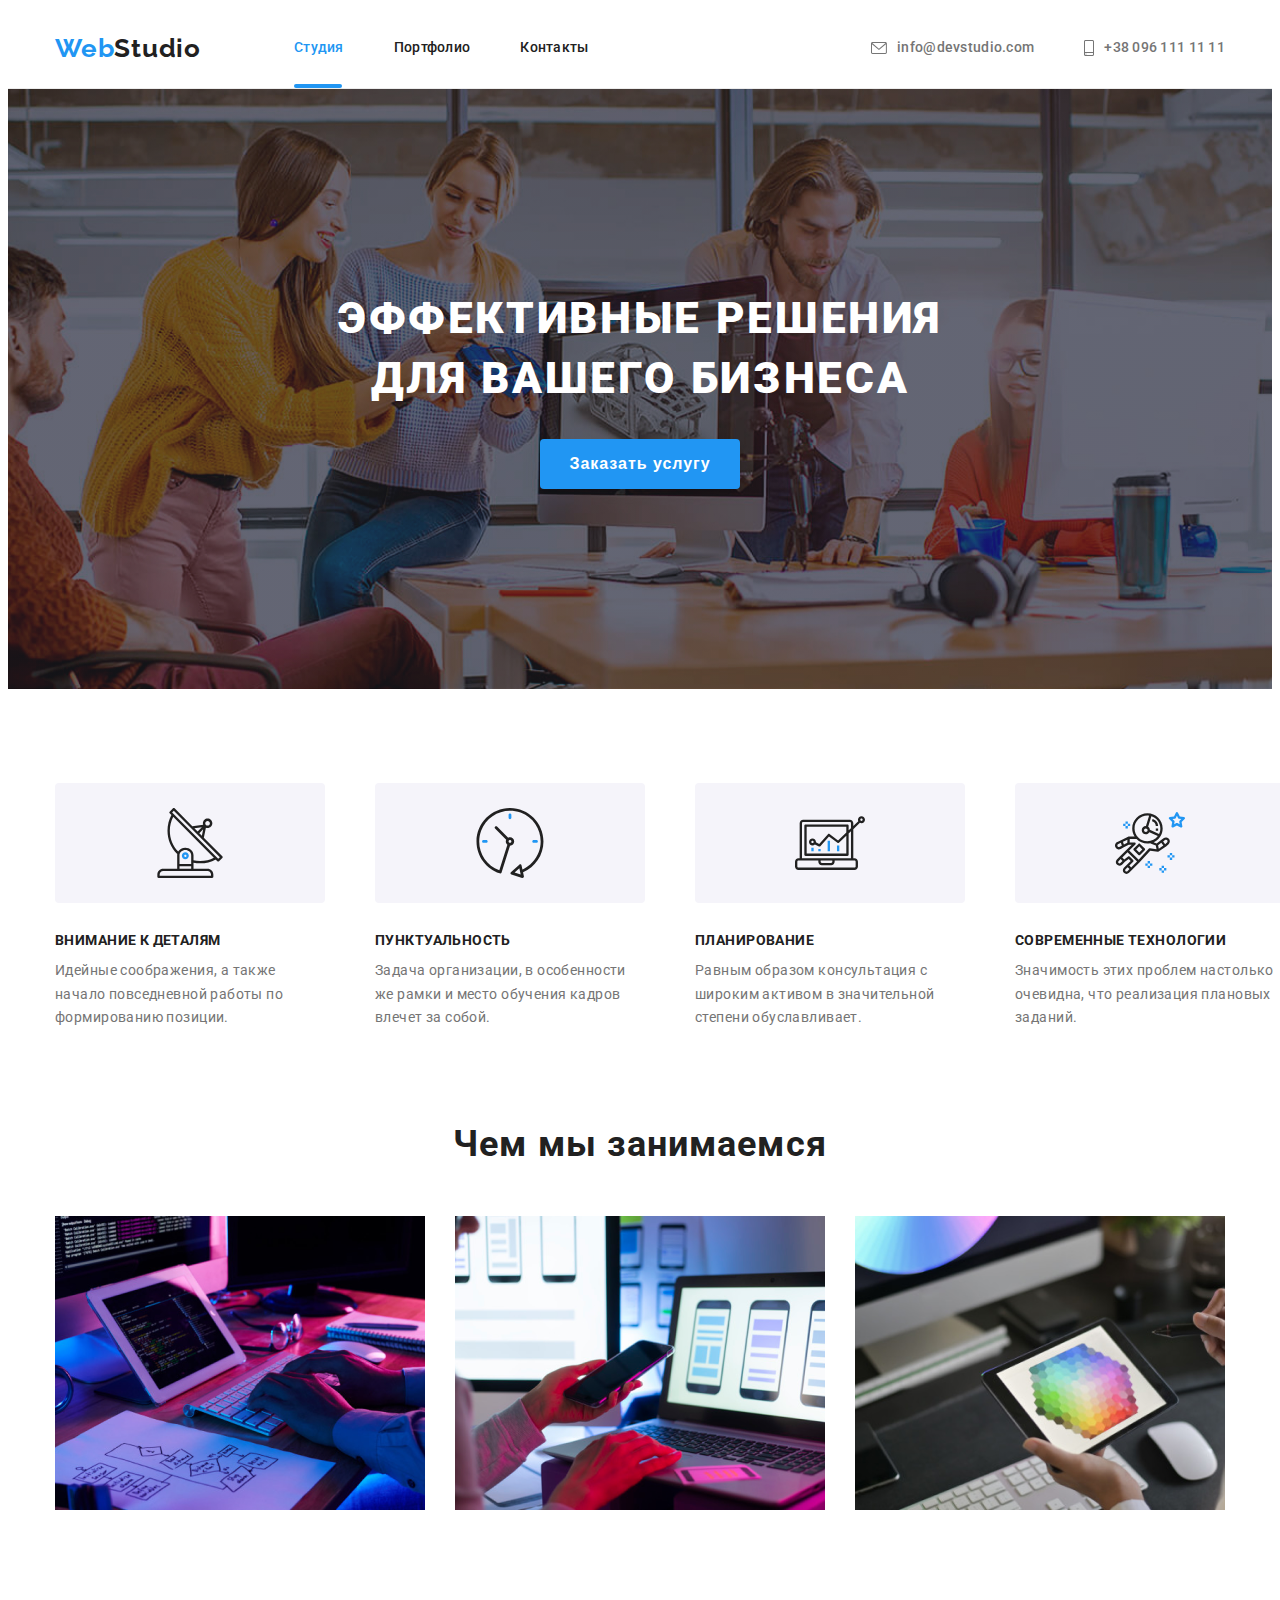
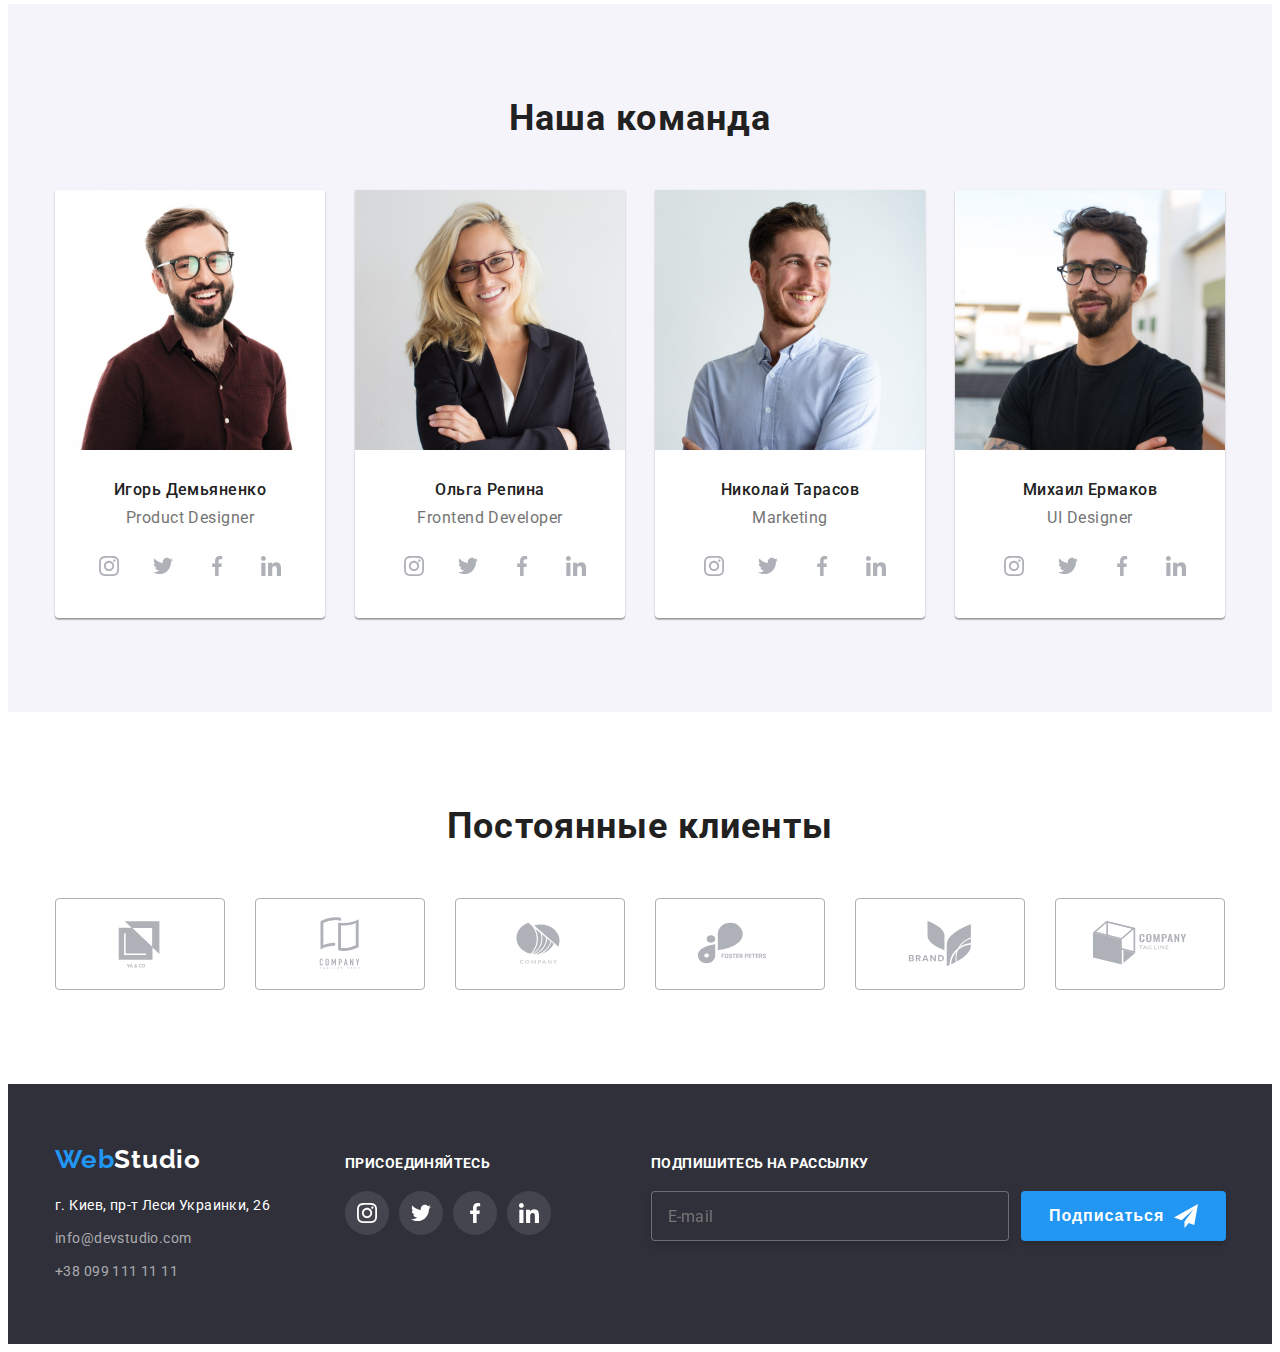
==== commit 9b3cb432: "and another one" ====
--- a/index.html
+++ b/index.html
@@ -9,7 +9,6 @@
     <link rel="preconnect" href="https://fonts.googleapis.com">
     <link rel="preconnect" href="https://fonts.gstatic.com" crossorigin>
     <link href="https://fonts.googleapis.com/css2?family=Raleway:wght@700&family=Roboto:wght@400;500;700;900&display=swap" rel="stylesheet">
-    <link rel="stylesheet" href="./css/styles.css">
     <link rel="stylesheet" href="./css/main.min.css">
 </head>
 <body>
--- a/css/main.min.css
+++ b/css/main.min.css
@@ -1,2 +1,2 @@
-:root{--main-title-color: #ffffff;--secondary-title-color: #212121;--main-text-color: #757575;--accent-color: #2196F3}*,html{box-sizing:border-box}img{height:auto;width:100%;display:block}body{font-family:'Roboto', sans-serif}a{text-decoration:none}p,h1,h2,h3,h4,h5,h6{margin-top:0;margin-bottom:0}ul{list-style:none;margin-top:0;margin-bottom:0;padding-left:0}.portfolio-wrapper{display:flex}.navigation-list{display:flex;align-items:center}.button-list{display:flex;margin-bottom:50px;justify-content:center}.portfolio-list{flex-wrap:wrap;display:flex;position:relative}.header .container{display:flex;align-items:center}.header-navigation{align-items:center;display:flex;justify-content:space-between}.section{padding-top:94px;padding-bottom:94px}.container{width:1200px;padding-left:15px;padding-right:15px;margin:0 auto}.main-title{text-align:center;font-weight:700;font-size:36px;line-height:1.16;letter-spacing:0.03em;color:var(--secondary-title-color)}.team-title{margin-bottom:10px;font-weight:500;font-size:16px;line-height:19px;letter-spacing:0.03em;color:var(--secondary-title-color)}.header{border-bottom:1px solid #ECECEC}.contacts-list{margin-left:auto;display:flex}.navigation-list__item:not(:last-child){margin-right:50px}.contacts-list__item:not(:last-child){margin-right:50px}.logo{margin-right:93px}.pre-logo{font-family:Raleway;font-weight:700;font-size:26px;line-height:1.19;letter-spacing:0.03em;color:var(--accent-color)}.sub-logo{font-family:Raleway;font-weight:700;font-size:26px;line-height:1.19;letter-spacing:0.03em;color:var(--secondary-title-color)}.sub-logo-second{font-family:Raleway;font-weight:700;font-size:26px;line-height:1.19;letter-spacing:0.03em;color:#ffffff}.present-page{position:relative;font-weight:500;font-size:14px;line-height:1.14;letter-spacing:0.02em;color:var(--accent-color)}.present-page::after{content:'';position:absolute;top:45px;display:block;width:48px;height:4px;background:#2196F3;border-radius:2px}.present-page-portfolio::after{width:78px}.navigation-list__link{display:block;padding:32px 0;font-weight:500;font-size:14px;line-height:1.14;letter-spacing:0.02em;color:var(--secondary-title-color);transition-property:color;transition-duration:250ms;transition-timing-function:cubic-bezier(0.4, 0, 0.2, 1)}.navigation-list__link:hover,.navigation-list__link:focus{color:var(--accent-color)}.contacts-list__link{color:var(--main-text-color);font-weight:500;font-size:14px;line-height:1.14;letter-spacing:0.02em;display:flex;align-items:center;transition-property:color;transition-duration:250ms;transition-timing-function:cubic-bezier(0.4, 0, 0.2, 1)}.contacts-list__link:hover,.contacts-list__link:focus{color:var(--accent-color)}.envelope{fill:currentColor;margin-right:10px}.telephone{fill:currentColor;margin-right:10px}.hero{text-align:center;padding:200px 0;max-width:1600px;margin:0 auto;background-color:#2F303A;background-image:linear-gradient(rgba(47,48,58,0.4), rgba(47,48,58,0.4)),url(../images/hero.jpg);background-repeat:no-repeat;background-size:cover;background-position:center}.hero-section{display:flex;flex-direction:column;align-items:center;padding-top:200px;padding-bottom:200px}.main-button{width:200px;height:50px;border:transparent;background:var(--accent-color);box-shadow:0px 4px 4px rgba(0,0,0,0.15);border-radius:4px;cursor:pointer}.button-text{font-weight:700;font-size:16px;line-height:1.87;text-align:center;letter-spacing:0.06em;color:#ffffff}.hero-title{margin-bottom:30px;max-width:700px;text-transform:uppercase;text-align:center;font-weight:900;font-size:44px;line-height:1.36;letter-spacing:0.06em;color:#FFFFFF;margin-left:auto;margin-right:auto}.advantage-list{display:flex}.advantage-item:not(:last-child){margin-right:50px}.advantage-main-title{display:none}.advantage-title{font-size:14px;line-height:1.14;letter-spacing:0.03em;text-transform:uppercase;color:var(--secondary-title-color)}.advantage-text{margin-top:10px;max-width:270px;font-size:14px;line-height:1.71;letter-spacing:0.03em;color:var(--main-text-color)}.work-logo-item{width:270px;height:120px;background:#F5F4FA;border-radius:4px;align-items:center;display:flex;justify-content:center;margin-bottom:30px}.work-section{padding-top:0}.work-list{display:flex;justify-content:space-between}.work-title{margin-bottom:50px}.team-part{background-color:#F5F4FA}.team-list{display:flex;margin-top:50px}.team-card-list{text-align:center;padding:30px 0}.team-item{max-width:270px;background:#FFFFFF;box-shadow:0px 1px 3px rgba(0,0,0,0.12),0px 1px 1px rgba(0,0,0,0.14),0px 2px 1px rgba(0,0,0,0.2);border-radius:0px 0px 4px 4px}.team-item:not(:last-child){margin-right:30px}.profession{font-size:16px;line-height:1.18;letter-spacing:0.03em;color:var(--main-text-color)}.social-card-list{display:flex;justify-content:center;align-items:center;margin-top:16px}.social-link{display:flex;justify-content:center;align-items:center;width:44px;height:44px;border-radius:50%;background-color:#ffffff;transition-property:background-color;transition-duration:250ms;transition-timing-function:cubic-bezier(0.4, 0, 0.2, 1)}.social-link:hover,.social-link:focus{background-color:#2196F3}.social-link:hover>.social-icon,.social-link:focus>.social-icon{fill:#ffffff}.social-icon{fill:#AFB1B8;transition-property:fill;transition-duration:250ms;transition-timing-function:cubic-bezier(0.4, 0, 0.2, 1)}.social-card-item:not(:last-child){margin-right:10px}.regular-customers-list{display:flex;justify-content:space-between;margin-top:50px}.customers-link{width:170px;height:92px;border:1px solid #AFB1B8;border-radius:4px;align-items:center;display:flex;justify-content:center;transition-property:border-color;transition-duration:250ms;transition-timing-function:cubic-bezier(0.4, 0, 0.2, 1)}.customers-link:hover,.customers-link:focus{border-color:#2196F3}.customers-link:hover>.customers-logo,.customers-link:focus>.customers-logo{fill:#2196F3}.customers-logo{fill:#AFB1B8;transition-property:fill;transition-duration:250ms;transition-timing-function:cubic-bezier(0.4, 0, 0.2, 1)}.portfolio-list__card{align-items:left;margin-right:30px;margin-bottom:30px;background:#FFFFFF}.box-overlay{position:relative;margin-left:auto;margin-right:auto;width:370px;height:294px;overflow:hidden}.portfolio-list__link:hover .card-overlay{transform:translateY(0)}.card-overlay{display:block;position:absolute;top:0;left:0;width:100%;height:100%;z-index:0;padding:63px 24px;background-color:rgba(33,150,243,0.9);transform:translateY(100%);transition:transform 250ms ease}.card-overlay>p{font-weight:normal;font-size:18px;line-height:1.55;letter-spacing:0.03em;color:#FFFFFF}.portfolio-list__link{display:block}.portfolio-list__link:hover,.portfolio-list__link:focus{box-shadow:0px 1px 1px rgba(0,0,0,0.12),0px 4px 4px rgba(0,0,0,0.06),1px 4px 6px rgba(0,0,0,0.16);transition-property:box-shadow;transition-duration:250ms;transition-timing-function:cubic-bezier(0.4, 0, 0.2, 1)}.portfolio-list__card:nth-child(3n){margin-right:0}.portfolio-list__card:nth-child(n+6){margin-bottom:0}.card-text{border:1px solid #EEEEEE;padding:24px 20px;position:relative;z-index:1}.card-text__title{font-weight:700;font-size:18px;line-height:2;letter-spacing:0.06em;color:var(--secondary-title-color)}.card-text__name{font-size:16px;line-height:1.87;letter-spacing:0.03em;color:var(--main-text-color)}.button-list__item:not(:last-child){margin-right:8px}.button-list__btn{font-weight:500;font-size:16px;background:#F5F4FA;border-radius:4px;padding:6px 22px;border:2px solid #F5F4FA;cursor:pointer;transition-property:color,background-color,box-shadow,border-color;transition-duration:250ms;transition-timing-function:cubic-bezier(0.4, 0, 0.2, 1)}.button-list__btn:hover,.button-list__btn:focus{color:#FFFFFF;border-color:var(--accent-color);background-color:var(--accent-color);box-shadow:0px 3px 1px rgba(0,0,0,0.1),0px 1px 2px rgba(0,0,0,0.08),0px 2px 2px rgba(0,0,0,0.12);border-radius:4px}.backdrop{position:fixed;top:0;left:0;width:100%;height:100%;background:rgba(0,0,0,0.2);opacity:1;transition:opacity 250ms cubic-bezier(0.4, 0, 0.2, 1)}.backdrop.is-hidden{opacity:0;pointer-events:none}.backdrop.backdrop.is-hidden .modal{transform:translate(-50%, -50%) scale(0.9)}.modal{padding:40px;position:absolute;top:50%;left:50%;width:528px;padding-bottom:40px;background:#FFFFFF;box-shadow:0px 1px 3px rgba(0,0,0,0.12),0px 1px 1px rgba(0,0,0,0.14),0px 2px 1px rgba(0,0,0,0.2);border-radius:4px;transform:translate(-50%, -50%) scale(1);transition:transform 250ms cubic-bezier(0.4, 0, 0.2, 1)}.icon-close{width:18px;height:18px}.close-button{display:flex;align-items:center;justify-content:center;width:30px;height:30px;position:absolute;top:8px;right:8px;padding:0;border-radius:50%;background:#FFFFFF;border:1px solid rgba(0,0,0,0.1);box-sizing:border-box;cursor:pointer}.close-button:hover,.close-button:focus{fill:#2196F3}.modal-title{font-weight:700;font-size:20px;line-height:1.15;text-align:center;letter-spacing:0.03em;color:#212121;margin-bottom:12px}.subscribe-button{display:flex;align-items:center;justify-content:center;border:none;margin-left:12px;padding-left:28px;padding-right:28px;background:#2196F3;box-shadow:0px 4px 4px rgba(0,0,0,0.15);border-radius:4px;cursor:pointer}.subscribe__button-text{font-weight:700;font-size:16px;line-height:1.875;letter-spacing:0.06em;color:#FFFFFF;text-align:center;margin-right:10px}.checkbox{display:flex;align-items:center;justify-content:center;margin-bottom:30px}.checkbox-form{opacity:0;pointer-events:none}.policy{display:flex;align-items:center;justify-content:center;width:16px;height:15px;display:inline-block;border:2px solid #212121;border-radius:2px}.checkbox-form:checked+.policy{background-color:#2196F3;border-color:#2196F3;border-radius:2px}.checkbox-icon{margin-top:1px;width:11px;height:8px;display:flex;align-items:center;justify-content:center}.checkbox-label{display:flex;align-items:center;cursor:pointer}.footer__form-wrapper{display:flex;flex-direction:row}.footer__email-form{background:#2F303A;width:358px;height:50px;padding-left:16px;border:1px solid rgba(255,255,255,0.3);box-sizing:border-box;filter:drop-shadow(0px 4px 4px rgba(0,0,0,0.15));border-radius:4px;font-family:'Roboto', sans-serif;font-style:normal;font-weight:400;font-size:16px;line-height:1.25;letter-spacing:0.01em;color:rgba(255,255,255,0.6)}.form-container{margin-bottom:10px;display:flex;flex-direction:column;justify-content:center}.form-container input{margin:0 auto;width:448px;height:40px;border:1px solid rgba(33,33,33,0.2);box-sizing:border-box;border-radius:4px;padding-left:40px}.form-container input:last-child{width:448px;height:120px;border:1px solid #2196F3;box-sizing:border-box;border-radius:4px;padding:12px 16px;align-items:start}.form-container input::placeholder{font-weight:400;font-size:12px;line-height:1.16;letter-spacing:0.01em;color:rgba(117,117,117,0.5)}.form-container:last-child{margin-bottom:20px}.form-box:focus+.form-svg{fill:#2196f3}.form-box:focus{outline:none;border:1px solid #2196f3}.form-case{position:relative}.input-comment{resize:none;height:120px;padding:12px 16px;text-align:start;border:1px solid rgba(33,33,33,0.2);box-sizing:border-box;border-radius:4px}.input-comment:focus{outline:none;border:1px solid #2196f3}.form-svg{position:absolute;top:50%;left:12px;transform:translateY(-50%)}.form-name{text-align:left;margin-bottom:4px}.send-button{width:200px;height:50px;background:#188CE8;box-shadow:0px 4px 4px rgba(0,0,0,0.15);border-radius:4px;border:none;cursor:pointer}.send-button-text{font-weight:700;font-size:16px;line-height:1.875;letter-spacing:0.06em;color:#FFFFFF;text-align:center}.form-title{font-weight:400;font-size:12px;line-height:1.16;letter-spacing:0.01em;color:#757575}.conditions-text{font-weight:400;font-size:14px;line-height:1.71;letter-spacing:0.03em;color:#757575;margin-left:7px}.contract{text-decoration:underline;color:#2196F3}.address{font-style:normal;display:flex;align-items:baseline}.footer-list__address{font-size:14px;line-height:1.71;letter-spacing:0.03em;color:#FFFFFF}.footer-list-info{font-size:14px;line-height:1.71;letter-spacing:0.03em;color:rgba(255,255,255,0.6)}.footer{padding:60px 0;background-color:#2F303A}.footer__container{align-items:baseline;display:flex}.footer-list__item:not(:last-child){margin-bottom:9px}.footer__logo{margin-bottom:20px}.footer__wrapper{display:flex;flex-direction:column;min-width:290px}.footer-list{margin-right:70px}.footer__title{font-size:14px;line-height:1.14;letter-spacing:0.03em;text-transform:uppercase;color:#FFFFFF;margin-bottom:20px}.footer__logo-list{display:flex}.footer__social-link{display:flex;justify-content:center;align-items:center;width:44px;height:44px;border-radius:50%;background-color:rgba(255,255,255,0.1);transition-property:background-color;transition-duration:250ms;transition-timing-function:cubic-bezier(0.4, 0, 0.2, 1)}.footer__social-link:hover,.footer__social-link:focus{background-color:#2196F3}.footer__social-icon{fill:#ffffff;transition-property:fill;transition-duration:250ms;transition-timing-function:cubic-bezier(0.4, 0, 0.2, 1)}.footer__logo-item:not(:last-child){margin-right:10px}.footer__form{margin-left:80px}
+:root{--main-title-color: #ffffff;--secondary-title-color: #212121;--main-text-color: #757575;--accent-color: #2196F3}*,html{box-sizing:border-box}img{height:auto;width:100%;display:block}body{font-family:'Roboto', sans-serif}a{text-decoration:none}p,h1,h2,h3,h4,h5,h6{margin-top:0;margin-bottom:0}ul{list-style:none;margin-top:0;margin-bottom:0;padding-left:0}.portfolio-wrapper{display:flex}.navigation-list{display:flex;align-items:center}.button-list{display:flex;margin-bottom:50px;justify-content:center}.portfolio-list{flex-wrap:wrap;display:flex;position:relative}.header .container{display:flex;align-items:center}.header-navigation{align-items:center;display:flex;justify-content:space-between}.section{padding-top:94px;padding-bottom:94px}.container{width:1200px;padding-left:15px;padding-right:15px;margin:0 auto}.main-title{text-align:center;font-weight:700;font-size:36px;line-height:1.16;letter-spacing:0.03em;color:var(--secondary-title-color)}.team-title{margin-bottom:10px;font-weight:500;font-size:16px;line-height:19px;letter-spacing:0.03em;color:var(--secondary-title-color)}.header{border-bottom:1px solid #ECECEC}.contacts-list{margin-left:auto;display:flex}.navigation-list__item:not(:last-child){margin-right:50px}.contacts-list__item:not(:last-child){margin-right:50px}.logo{margin-right:93px}.pre-logo{font-family:Raleway;font-weight:700;font-size:26px;line-height:1.19;letter-spacing:0.03em;color:var(--accent-color)}.sub-logo{font-family:Raleway;font-weight:700;font-size:26px;line-height:1.19;letter-spacing:0.03em;color:var(--secondary-title-color)}.sub-logo-second{font-family:Raleway;font-weight:700;font-size:26px;line-height:1.19;letter-spacing:0.03em;color:#ffffff}.present-page{position:relative;font-weight:500;font-size:14px;line-height:1.14;letter-spacing:0.02em;color:var(--accent-color)}.present-page::after{content:'';position:absolute;top:45px;display:block;width:48px;height:4px;background:#2196F3;border-radius:2px}.present-page-portfolio::after{width:78px}.navigation-list__link{display:block;padding:32px 0;font-weight:500;font-size:14px;line-height:1.14;letter-spacing:0.02em;color:var(--secondary-title-color);transition-property:color;transition-duration:250ms;transition-timing-function:cubic-bezier(0.4, 0, 0.2, 1)}.navigation-list__link:hover,.navigation-list__link:focus{color:var(--accent-color)}.contacts-list__link{color:var(--main-text-color);font-weight:500;font-size:14px;line-height:1.14;letter-spacing:0.02em;display:flex;align-items:center;transition-property:color;transition-duration:250ms;transition-timing-function:cubic-bezier(0.4, 0, 0.2, 1)}.contacts-list__link:hover,.contacts-list__link:focus{color:var(--accent-color)}.envelope{fill:currentColor;margin-right:10px}.telephone{fill:currentColor;margin-right:10px}.hero{text-align:center;padding:200px 0;max-width:1600px;margin:0 auto;background-color:#2F303A;background-image:linear-gradient(rgba(47,48,58,0.4), rgba(47,48,58,0.4)),url(../images/hero.jpg);background-repeat:no-repeat;background-size:cover;background-position:center}.hero-section{display:flex;flex-direction:column;align-items:center;padding-top:200px;padding-bottom:200px}.main-button{width:200px;height:50px;border:transparent;background:var(--accent-color);box-shadow:0px 4px 4px rgba(0,0,0,0.15);border-radius:4px;cursor:pointer}.button-text{font-weight:700;font-size:16px;line-height:1.87;text-align:center;letter-spacing:0.06em;color:#ffffff}.hero-title{margin-bottom:30px;max-width:700px;text-transform:uppercase;text-align:center;font-weight:900;font-size:44px;line-height:1.36;letter-spacing:0.06em;color:#FFFFFF;margin-left:auto;margin-right:auto}.advantage-list{display:flex}.advantage-item:not(:last-child){margin-right:50px}.advantage-main-title{display:none}.advantage-title{font-size:14px;line-height:1.14;letter-spacing:0.03em;text-transform:uppercase;color:var(--secondary-title-color)}.advantage-text{margin-top:10px;max-width:270px;font-size:14px;line-height:1.71;letter-spacing:0.03em;color:var(--main-text-color)}.work-logo-item{width:270px;height:120px;background:#F5F4FA;border-radius:4px;align-items:center;display:flex;justify-content:center;margin-bottom:30px}.work-section{padding-top:0}.work-list{display:flex;justify-content:space-between}.work-title{margin-bottom:50px}.team-part{background-color:#F5F4FA}.team-list{display:flex;margin-top:50px}.team-card-list{text-align:center;padding:30px 0}.team-item{max-width:270px;background:#FFFFFF;box-shadow:0px 1px 3px rgba(0,0,0,0.12),0px 1px 1px rgba(0,0,0,0.14),0px 2px 1px rgba(0,0,0,0.2);border-radius:0px 0px 4px 4px}.team-item:not(:last-child){margin-right:30px}.profession{font-size:16px;line-height:1.18;letter-spacing:0.03em;color:var(--main-text-color)}.social-card-list{display:flex;justify-content:center;align-items:center;margin-top:16px}.social-link{display:flex;justify-content:center;align-items:center;width:44px;height:44px;border-radius:50%;background-color:#ffffff;transition-property:background-color;transition-duration:250ms;transition-timing-function:cubic-bezier(0.4, 0, 0.2, 1)}.social-link:hover,.social-link:focus{background-color:#2196F3}.social-link:hover>.social-icon,.social-link:focus>.social-icon{fill:#ffffff}.social-icon{fill:#AFB1B8;transition-property:fill;transition-duration:250ms;transition-timing-function:cubic-bezier(0.4, 0, 0.2, 1)}.social-card-item:not(:last-child){margin-right:10px}.regular-customers-list{display:flex;justify-content:space-between;margin-top:50px}.customers-link{width:170px;height:92px;border:1px solid #AFB1B8;border-radius:4px;align-items:center;display:flex;justify-content:center;transition-property:border-color;transition-duration:250ms;transition-timing-function:cubic-bezier(0.4, 0, 0.2, 1)}.customers-link:hover,.customers-link:focus{border-color:#2196F3}.customers-link:hover>.customers-logo,.customers-link:focus>.customers-logo{fill:#2196F3}.customers-logo{fill:#AFB1B8;transition-property:fill;transition-duration:250ms;transition-timing-function:cubic-bezier(0.4, 0, 0.2, 1)}.portfolio-list__card{align-items:left;margin-right:30px;margin-bottom:30px;background:#FFFFFF}.box-overlay{position:relative;margin-left:auto;margin-right:auto;width:370px;height:294px;overflow:hidden}.portfolio-list__link:hover .card-overlay{transform:translateY(0)}.card-overlay{display:block;position:absolute;top:0;left:0;width:100%;height:100%;z-index:0;padding:63px 24px;background-color:rgba(33,150,243,0.9);transform:translateY(100%);transition:transform 250ms ease}.card-overlay>p{font-weight:normal;font-size:18px;line-height:1.55;letter-spacing:0.03em;color:#FFFFFF}.portfolio-list__link{display:block}.portfolio-list__link:hover,.portfolio-list__link:focus{box-shadow:0px 1px 1px rgba(0,0,0,0.12),0px 4px 4px rgba(0,0,0,0.06),1px 4px 6px rgba(0,0,0,0.16);transition-property:box-shadow;transition-duration:250ms;transition-timing-function:cubic-bezier(0.4, 0, 0.2, 1)}.portfolio-list__card:nth-child(3n){margin-right:0}.portfolio-list__card:nth-child(n+6){margin-bottom:0}.card-text{border:1px solid #EEEEEE;padding:24px 20px;position:relative;z-index:1}.card-text__title{font-weight:700;font-size:18px;line-height:2;letter-spacing:0.06em;color:var(--secondary-title-color)}.card-text__name{font-size:16px;line-height:1.87;letter-spacing:0.03em;color:var(--main-text-color)}.button-list__item:not(:last-child){margin-right:8px}.button-list__btn{font-weight:500;font-size:16px;background:#F5F4FA;border-radius:4px;padding:6px 22px;border:2px solid #F5F4FA;cursor:pointer;transition-property:color,background-color,box-shadow,border-color;transition-duration:250ms;transition-timing-function:cubic-bezier(0.4, 0, 0.2, 1)}.button-list__btn:hover,.button-list__btn:focus{color:#FFFFFF;border-color:var(--accent-color);background-color:var(--accent-color);box-shadow:0px 3px 1px rgba(0,0,0,0.1),0px 1px 2px rgba(0,0,0,0.08),0px 2px 2px rgba(0,0,0,0.12);border-radius:4px}.backdrop{position:fixed;top:0;left:0;width:100%;height:100%;background:rgba(0,0,0,0.2);opacity:1;transition:opacity 250ms cubic-bezier(0.4, 0, 0.2, 1)}.backdrop.is-hidden{opacity:0;pointer-events:none}.backdrop.backdrop.is-hidden .modal{transform:translate(-50%, -50%) scale(0.9)}.modal{padding:40px;position:absolute;top:50%;left:50%;width:528px;padding-bottom:40px;background:#FFFFFF;box-shadow:0px 1px 3px rgba(0,0,0,0.12),0px 1px 1px rgba(0,0,0,0.14),0px 2px 1px rgba(0,0,0,0.2);border-radius:4px;transform:translate(-50%, -50%) scale(1);transition:transform 250ms cubic-bezier(0.4, 0, 0.2, 1)}.icon-close{width:18px;height:18px}.close-button{display:flex;align-items:center;justify-content:center;width:30px;height:30px;position:absolute;top:8px;right:8px;padding:0;border-radius:50%;background:#FFFFFF;border:1px solid rgba(0,0,0,0.1);box-sizing:border-box;cursor:pointer}.close-button:hover,.close-button:focus{fill:#2196F3}.modal-title{font-weight:700;font-size:20px;line-height:1.15;text-align:center;letter-spacing:0.03em;color:#212121;margin-bottom:12px}.subscribe-button{display:flex;align-items:center;justify-content:center;border:none;margin-left:12px;padding-left:28px;padding-right:28px;background:#2196F3;box-shadow:0px 4px 4px rgba(0,0,0,0.15);border-radius:4px;cursor:pointer}.subscribe__button-text{font-weight:700;font-size:16px;line-height:1.875;letter-spacing:0.06em;color:#FFFFFF;text-align:center;margin-right:10px}.checkbox{display:flex;align-items:center;justify-content:center;margin-bottom:30px}.checkbox-form{opacity:0;pointer-events:none}.policy{display:flex;align-items:center;justify-content:center;width:16px;height:15px;display:inline-block;border:2px solid #212121;border-radius:2px}.checkbox-form:checked+.policy{background-color:#2196F3;border-color:#2196F3;border-radius:2px}.checkbox-icon{margin-top:1px;width:11px;height:8px;display:flex;align-items:center;justify-content:center}.checkbox-label{display:flex;align-items:center;cursor:pointer}.footer__form-wrapper{display:flex;flex-direction:row}.footer__email-form{background:#2F303A;width:358px;height:50px;padding-left:16px;border:1px solid rgba(255,255,255,0.3);box-sizing:border-box;filter:drop-shadow(0px 4px 4px rgba(0,0,0,0.15));border-radius:4px;font-family:'Roboto', sans-serif;font-style:normal;font-weight:400;font-size:16px;line-height:1.25;letter-spacing:0.01em;color:rgba(255,255,255,0.6)}.form-container{margin-bottom:10px;display:flex;flex-direction:column;justify-content:center}.form-container input{margin:0 auto;width:448px;height:40px;border:1px solid rgba(33,33,33,0.2);box-sizing:border-box;border-radius:4px;padding-left:40px}.form-container input:last-child{width:448px;height:120px;border:1px solid #2196F3;box-sizing:border-box;border-radius:4px;padding:12px 16px;align-items:start}.form-container input::placeholder{font-weight:400;font-size:12px;line-height:1.16;letter-spacing:0.01em;color:rgba(117,117,117,0.5)}.form-container:last-child{margin-bottom:20px}.form-box:focus+.form-svg{fill:#2196f3}.form-box:focus{outline:none;border:1px solid #2196f3}.form-case{position:relative}.input-comment{resize:none;height:120px;padding:12px 16px;text-align:start;border:1px solid rgba(33,33,33,0.2);box-sizing:border-box;border-radius:4px}.input-comment:focus{outline:none;border:1px solid #2196f3}.form-svg{position:absolute;top:50%;left:12px;transform:translateY(-50%)}.form-name{text-align:left;margin-bottom:4px}.send-button{width:200px;height:50px;background:#188CE8;box-shadow:0px 4px 4px rgba(0,0,0,0.15);border-radius:4px;border:none;cursor:pointer}.send-button-text{font-weight:700;font-size:16px;line-height:1.875;letter-spacing:0.06em;color:#FFFFFF;text-align:center}.form-title{font-weight:400;font-size:12px;line-height:1.16;letter-spacing:0.01em;color:#757575}.conditions-text{font-weight:400;font-size:14px;line-height:1.71;letter-spacing:0.03em;color:#757575;margin-left:7px}.contract{text-decoration:underline;color:#2196F3}.address{font-style:normal;display:flex;align-items:baseline}.footer-list__address{font-size:14px;line-height:1.71;letter-spacing:0.03em;color:#FFFFFF}.footer-list-info{font-size:14px;line-height:1.71;letter-spacing:0.03em;color:rgba(255,255,255,0.6)}.footer{padding:60px 0;background-color:#2F303A}.footer__container{align-items:baseline;display:flex}.footer-list__item:not(:last-child){margin-bottom:9px}.footer__logo{margin-bottom:20px}.footer__wrapper{display:flex;flex-direction:column;min-width:290px}.footer-list{margin-right:70px}.footer__title{font-size:14px;line-height:1.14;letter-spacing:0.03em;text-transform:uppercase;color:#FFFFFF;margin-bottom:20px}.footer__logo-list{display:flex}.footer__social-link{display:flex;justify-content:center;align-items:center;width:44px;height:44px;border-radius:50%;background-color:rgba(255,255,255,0.1);transition-property:background-color;transition-duration:250ms;transition-timing-function:cubic-bezier(0.4, 0, 0.2, 1)}.footer__social-link:hover,.footer__social-link:focus{background-color:#2196F3}.footer__social-icon{fill:#ffffff;transition-property:fill;transition-duration:250ms;transition-timing-function:cubic-bezier(0.4, 0, 0.2, 1)}.footer__logo-item:not(:last-child){margin-right:10px}.footer__form{margin-left:100px}
 /*# sourceMappingURL=main.min.css.map */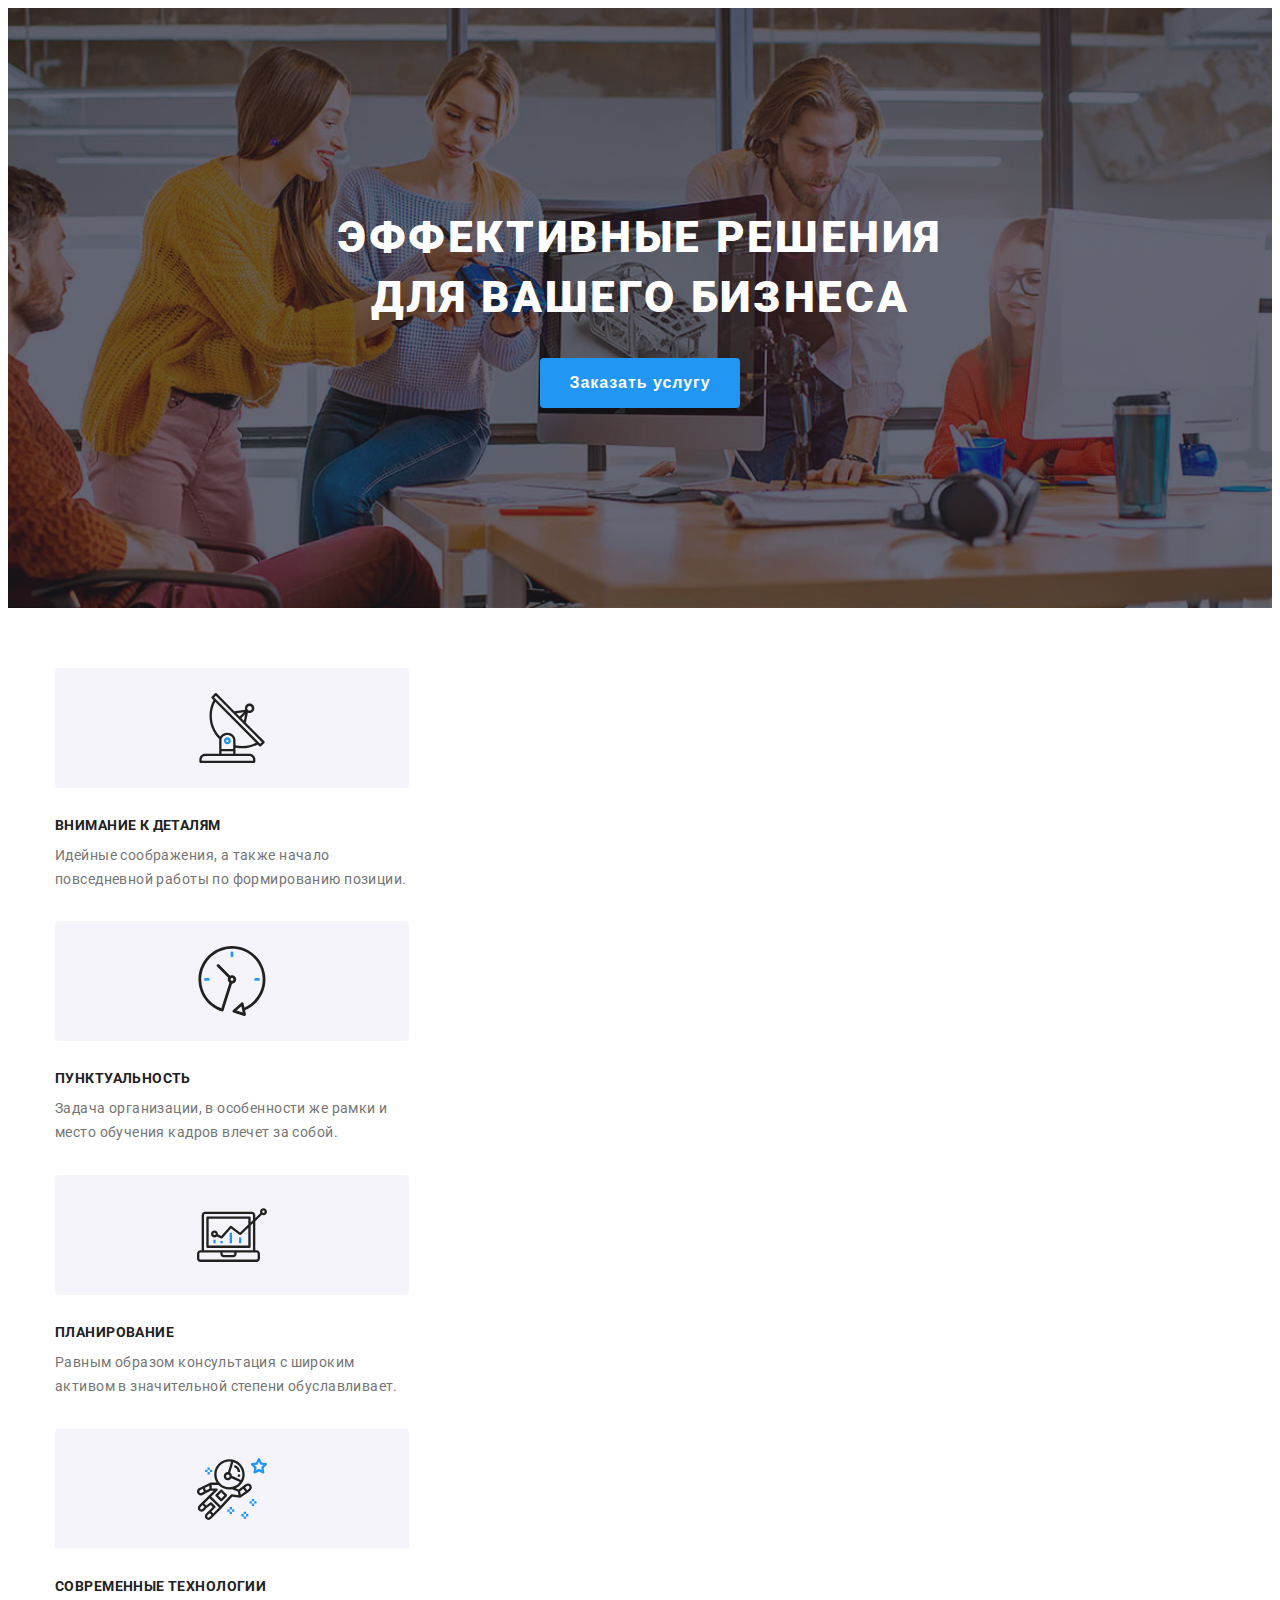
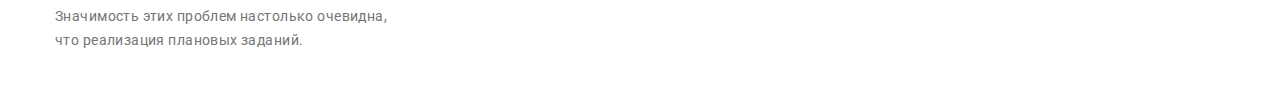
==== commit c91d530d: "and another one" ====
--- a/index.html
+++ b/index.html
@@ -12,7 +12,7 @@
     <link rel="stylesheet" href="./css/main.min.css">
 </head>
 <body>
-    <header class="header">
+    <!-- <header class="header">
         <div class="container">
             <nav class="header-navigation">
                 <a class="logo" href="#"><span class="pre-logo">Web</span><span class="sub-logo">Studio</span></a>              
@@ -47,7 +47,7 @@
                     </li>
                 </ul>
                 </div>                          
-    </header>
+    </header> -->
     <main>
         <!-- Hero -->
             <section class="hero">
@@ -180,7 +180,7 @@
             </div> 
             </section>
             <!-- our team -->
-            <section class="team-part section">
+            <!-- <section class="team-part section">
                 <div class="container">               
                 <h2 class="main-title">Наша команда</h2>
                 <ul class="list team-list">                    
@@ -322,9 +322,9 @@
                     </li>
                 </ul>
             </div>
-            </section>
+            </section> -->
             <!-- Regular customers -->
-            <section class="section">
+            <!-- <section class="section">
                 <div class="container">
                     <h2 class="main-title">Постоянные клиенты</h2>
                     <ul class="regular-customers-list">
@@ -372,9 +372,9 @@
                         </li>
                     </ul>
                 </div>
-            </section>
+            </section> -->
     </main>
-    <footer class="footer">
+    <!-- <footer class="footer">
         <div class="footer__container container">
             <div class="footer__wrapper">
                 <a class="footer__logo" href="#"><span class="pre-logo">Web</span><span class="sub-logo-second">Studio</span></a>
@@ -440,7 +440,7 @@
                 </form>
             </div>
         </div>
-    </footer>
+    </footer> -->
     <script src="./js/modal.js"></script>
 </body>
 </html>--- a/css/main.min.css
+++ b/css/main.min.css
@@ -1,2 +1,2 @@
-:root{--main-title-color: #ffffff;--secondary-title-color: #212121;--main-text-color: #757575;--accent-color: #2196F3}*,html{box-sizing:border-box}img{height:auto;width:100%;display:block}body{font-family:'Roboto', sans-serif}a{text-decoration:none}p,h1,h2,h3,h4,h5,h6{margin-top:0;margin-bottom:0}ul{list-style:none;margin-top:0;margin-bottom:0;padding-left:0}.portfolio-wrapper{display:flex}.navigation-list{display:flex;align-items:center}.button-list{display:flex;margin-bottom:50px;justify-content:center}.portfolio-list{flex-wrap:wrap;display:flex;position:relative}.header .container{display:flex;align-items:center}.header-navigation{align-items:center;display:flex;justify-content:space-between}.section{padding-top:94px;padding-bottom:94px}.container{width:1200px;padding-left:15px;padding-right:15px;margin:0 auto}.main-title{text-align:center;font-weight:700;font-size:36px;line-height:1.16;letter-spacing:0.03em;color:var(--secondary-title-color)}.team-title{margin-bottom:10px;font-weight:500;font-size:16px;line-height:19px;letter-spacing:0.03em;color:var(--secondary-title-color)}.header{border-bottom:1px solid #ECECEC}.contacts-list{margin-left:auto;display:flex}.navigation-list__item:not(:last-child){margin-right:50px}.contacts-list__item:not(:last-child){margin-right:50px}.logo{margin-right:93px}.pre-logo{font-family:Raleway;font-weight:700;font-size:26px;line-height:1.19;letter-spacing:0.03em;color:var(--accent-color)}.sub-logo{font-family:Raleway;font-weight:700;font-size:26px;line-height:1.19;letter-spacing:0.03em;color:var(--secondary-title-color)}.sub-logo-second{font-family:Raleway;font-weight:700;font-size:26px;line-height:1.19;letter-spacing:0.03em;color:#ffffff}.present-page{position:relative;font-weight:500;font-size:14px;line-height:1.14;letter-spacing:0.02em;color:var(--accent-color)}.present-page::after{content:'';position:absolute;top:45px;display:block;width:48px;height:4px;background:#2196F3;border-radius:2px}.present-page-portfolio::after{width:78px}.navigation-list__link{display:block;padding:32px 0;font-weight:500;font-size:14px;line-height:1.14;letter-spacing:0.02em;color:var(--secondary-title-color);transition-property:color;transition-duration:250ms;transition-timing-function:cubic-bezier(0.4, 0, 0.2, 1)}.navigation-list__link:hover,.navigation-list__link:focus{color:var(--accent-color)}.contacts-list__link{color:var(--main-text-color);font-weight:500;font-size:14px;line-height:1.14;letter-spacing:0.02em;display:flex;align-items:center;transition-property:color;transition-duration:250ms;transition-timing-function:cubic-bezier(0.4, 0, 0.2, 1)}.contacts-list__link:hover,.contacts-list__link:focus{color:var(--accent-color)}.envelope{fill:currentColor;margin-right:10px}.telephone{fill:currentColor;margin-right:10px}.hero{text-align:center;padding:200px 0;max-width:1600px;margin:0 auto;background-color:#2F303A;background-image:linear-gradient(rgba(47,48,58,0.4), rgba(47,48,58,0.4)),url(../images/hero.jpg);background-repeat:no-repeat;background-size:cover;background-position:center}.hero-section{display:flex;flex-direction:column;align-items:center;padding-top:200px;padding-bottom:200px}.main-button{width:200px;height:50px;border:transparent;background:var(--accent-color);box-shadow:0px 4px 4px rgba(0,0,0,0.15);border-radius:4px;cursor:pointer}.button-text{font-weight:700;font-size:16px;line-height:1.87;text-align:center;letter-spacing:0.06em;color:#ffffff}.hero-title{margin-bottom:30px;max-width:700px;text-transform:uppercase;text-align:center;font-weight:900;font-size:44px;line-height:1.36;letter-spacing:0.06em;color:#FFFFFF;margin-left:auto;margin-right:auto}.advantage-list{display:flex}.advantage-item:not(:last-child){margin-right:50px}.advantage-main-title{display:none}.advantage-title{font-size:14px;line-height:1.14;letter-spacing:0.03em;text-transform:uppercase;color:var(--secondary-title-color)}.advantage-text{margin-top:10px;max-width:270px;font-size:14px;line-height:1.71;letter-spacing:0.03em;color:var(--main-text-color)}.work-logo-item{width:270px;height:120px;background:#F5F4FA;border-radius:4px;align-items:center;display:flex;justify-content:center;margin-bottom:30px}.work-section{padding-top:0}.work-list{display:flex;justify-content:space-between}.work-title{margin-bottom:50px}.team-part{background-color:#F5F4FA}.team-list{display:flex;margin-top:50px}.team-card-list{text-align:center;padding:30px 0}.team-item{max-width:270px;background:#FFFFFF;box-shadow:0px 1px 3px rgba(0,0,0,0.12),0px 1px 1px rgba(0,0,0,0.14),0px 2px 1px rgba(0,0,0,0.2);border-radius:0px 0px 4px 4px}.team-item:not(:last-child){margin-right:30px}.profession{font-size:16px;line-height:1.18;letter-spacing:0.03em;color:var(--main-text-color)}.social-card-list{display:flex;justify-content:center;align-items:center;margin-top:16px}.social-link{display:flex;justify-content:center;align-items:center;width:44px;height:44px;border-radius:50%;background-color:#ffffff;transition-property:background-color;transition-duration:250ms;transition-timing-function:cubic-bezier(0.4, 0, 0.2, 1)}.social-link:hover,.social-link:focus{background-color:#2196F3}.social-link:hover>.social-icon,.social-link:focus>.social-icon{fill:#ffffff}.social-icon{fill:#AFB1B8;transition-property:fill;transition-duration:250ms;transition-timing-function:cubic-bezier(0.4, 0, 0.2, 1)}.social-card-item:not(:last-child){margin-right:10px}.regular-customers-list{display:flex;justify-content:space-between;margin-top:50px}.customers-link{width:170px;height:92px;border:1px solid #AFB1B8;border-radius:4px;align-items:center;display:flex;justify-content:center;transition-property:border-color;transition-duration:250ms;transition-timing-function:cubic-bezier(0.4, 0, 0.2, 1)}.customers-link:hover,.customers-link:focus{border-color:#2196F3}.customers-link:hover>.customers-logo,.customers-link:focus>.customers-logo{fill:#2196F3}.customers-logo{fill:#AFB1B8;transition-property:fill;transition-duration:250ms;transition-timing-function:cubic-bezier(0.4, 0, 0.2, 1)}.portfolio-list__card{align-items:left;margin-right:30px;margin-bottom:30px;background:#FFFFFF}.box-overlay{position:relative;margin-left:auto;margin-right:auto;width:370px;height:294px;overflow:hidden}.portfolio-list__link:hover .card-overlay{transform:translateY(0)}.card-overlay{display:block;position:absolute;top:0;left:0;width:100%;height:100%;z-index:0;padding:63px 24px;background-color:rgba(33,150,243,0.9);transform:translateY(100%);transition:transform 250ms ease}.card-overlay>p{font-weight:normal;font-size:18px;line-height:1.55;letter-spacing:0.03em;color:#FFFFFF}.portfolio-list__link{display:block}.portfolio-list__link:hover,.portfolio-list__link:focus{box-shadow:0px 1px 1px rgba(0,0,0,0.12),0px 4px 4px rgba(0,0,0,0.06),1px 4px 6px rgba(0,0,0,0.16);transition-property:box-shadow;transition-duration:250ms;transition-timing-function:cubic-bezier(0.4, 0, 0.2, 1)}.portfolio-list__card:nth-child(3n){margin-right:0}.portfolio-list__card:nth-child(n+6){margin-bottom:0}.card-text{border:1px solid #EEEEEE;padding:24px 20px;position:relative;z-index:1}.card-text__title{font-weight:700;font-size:18px;line-height:2;letter-spacing:0.06em;color:var(--secondary-title-color)}.card-text__name{font-size:16px;line-height:1.87;letter-spacing:0.03em;color:var(--main-text-color)}.button-list__item:not(:last-child){margin-right:8px}.button-list__btn{font-weight:500;font-size:16px;background:#F5F4FA;border-radius:4px;padding:6px 22px;border:2px solid #F5F4FA;cursor:pointer;transition-property:color,background-color,box-shadow,border-color;transition-duration:250ms;transition-timing-function:cubic-bezier(0.4, 0, 0.2, 1)}.button-list__btn:hover,.button-list__btn:focus{color:#FFFFFF;border-color:var(--accent-color);background-color:var(--accent-color);box-shadow:0px 3px 1px rgba(0,0,0,0.1),0px 1px 2px rgba(0,0,0,0.08),0px 2px 2px rgba(0,0,0,0.12);border-radius:4px}.backdrop{position:fixed;top:0;left:0;width:100%;height:100%;background:rgba(0,0,0,0.2);opacity:1;transition:opacity 250ms cubic-bezier(0.4, 0, 0.2, 1)}.backdrop.is-hidden{opacity:0;pointer-events:none}.backdrop.backdrop.is-hidden .modal{transform:translate(-50%, -50%) scale(0.9)}.modal{padding:40px;position:absolute;top:50%;left:50%;width:528px;padding-bottom:40px;background:#FFFFFF;box-shadow:0px 1px 3px rgba(0,0,0,0.12),0px 1px 1px rgba(0,0,0,0.14),0px 2px 1px rgba(0,0,0,0.2);border-radius:4px;transform:translate(-50%, -50%) scale(1);transition:transform 250ms cubic-bezier(0.4, 0, 0.2, 1)}.icon-close{width:18px;height:18px}.close-button{display:flex;align-items:center;justify-content:center;width:30px;height:30px;position:absolute;top:8px;right:8px;padding:0;border-radius:50%;background:#FFFFFF;border:1px solid rgba(0,0,0,0.1);box-sizing:border-box;cursor:pointer}.close-button:hover,.close-button:focus{fill:#2196F3}.modal-title{font-weight:700;font-size:20px;line-height:1.15;text-align:center;letter-spacing:0.03em;color:#212121;margin-bottom:12px}.subscribe-button{display:flex;align-items:center;justify-content:center;border:none;margin-left:12px;padding-left:28px;padding-right:28px;background:#2196F3;box-shadow:0px 4px 4px rgba(0,0,0,0.15);border-radius:4px;cursor:pointer}.subscribe__button-text{font-weight:700;font-size:16px;line-height:1.875;letter-spacing:0.06em;color:#FFFFFF;text-align:center;margin-right:10px}.checkbox{display:flex;align-items:center;justify-content:center;margin-bottom:30px}.checkbox-form{opacity:0;pointer-events:none}.policy{display:flex;align-items:center;justify-content:center;width:16px;height:15px;display:inline-block;border:2px solid #212121;border-radius:2px}.checkbox-form:checked+.policy{background-color:#2196F3;border-color:#2196F3;border-radius:2px}.checkbox-icon{margin-top:1px;width:11px;height:8px;display:flex;align-items:center;justify-content:center}.checkbox-label{display:flex;align-items:center;cursor:pointer}.footer__form-wrapper{display:flex;flex-direction:row}.footer__email-form{background:#2F303A;width:358px;height:50px;padding-left:16px;border:1px solid rgba(255,255,255,0.3);box-sizing:border-box;filter:drop-shadow(0px 4px 4px rgba(0,0,0,0.15));border-radius:4px;font-family:'Roboto', sans-serif;font-style:normal;font-weight:400;font-size:16px;line-height:1.25;letter-spacing:0.01em;color:rgba(255,255,255,0.6)}.form-container{margin-bottom:10px;display:flex;flex-direction:column;justify-content:center}.form-container input{margin:0 auto;width:448px;height:40px;border:1px solid rgba(33,33,33,0.2);box-sizing:border-box;border-radius:4px;padding-left:40px}.form-container input:last-child{width:448px;height:120px;border:1px solid #2196F3;box-sizing:border-box;border-radius:4px;padding:12px 16px;align-items:start}.form-container input::placeholder{font-weight:400;font-size:12px;line-height:1.16;letter-spacing:0.01em;color:rgba(117,117,117,0.5)}.form-container:last-child{margin-bottom:20px}.form-box:focus+.form-svg{fill:#2196f3}.form-box:focus{outline:none;border:1px solid #2196f3}.form-case{position:relative}.input-comment{resize:none;height:120px;padding:12px 16px;text-align:start;border:1px solid rgba(33,33,33,0.2);box-sizing:border-box;border-radius:4px}.input-comment:focus{outline:none;border:1px solid #2196f3}.form-svg{position:absolute;top:50%;left:12px;transform:translateY(-50%)}.form-name{text-align:left;margin-bottom:4px}.send-button{width:200px;height:50px;background:#188CE8;box-shadow:0px 4px 4px rgba(0,0,0,0.15);border-radius:4px;border:none;cursor:pointer}.send-button-text{font-weight:700;font-size:16px;line-height:1.875;letter-spacing:0.06em;color:#FFFFFF;text-align:center}.form-title{font-weight:400;font-size:12px;line-height:1.16;letter-spacing:0.01em;color:#757575}.conditions-text{font-weight:400;font-size:14px;line-height:1.71;letter-spacing:0.03em;color:#757575;margin-left:7px}.contract{text-decoration:underline;color:#2196F3}.address{font-style:normal;display:flex;align-items:baseline}.footer-list__address{font-size:14px;line-height:1.71;letter-spacing:0.03em;color:#FFFFFF}.footer-list-info{font-size:14px;line-height:1.71;letter-spacing:0.03em;color:rgba(255,255,255,0.6)}.footer{padding:60px 0;background-color:#2F303A}.footer__container{align-items:baseline;display:flex}.footer-list__item:not(:last-child){margin-bottom:9px}.footer__logo{margin-bottom:20px}.footer__wrapper{display:flex;flex-direction:column;min-width:290px}.footer-list{margin-right:70px}.footer__title{font-size:14px;line-height:1.14;letter-spacing:0.03em;text-transform:uppercase;color:#FFFFFF;margin-bottom:20px}.footer__logo-list{display:flex}.footer__social-link{display:flex;justify-content:center;align-items:center;width:44px;height:44px;border-radius:50%;background-color:rgba(255,255,255,0.1);transition-property:background-color;transition-duration:250ms;transition-timing-function:cubic-bezier(0.4, 0, 0.2, 1)}.footer__social-link:hover,.footer__social-link:focus{background-color:#2196F3}.footer__social-icon{fill:#ffffff;transition-property:fill;transition-duration:250ms;transition-timing-function:cubic-bezier(0.4, 0, 0.2, 1)}.footer__logo-item:not(:last-child){margin-right:10px}.footer__form{margin-left:100px}
+:root{--main-title-color: #ffffff;--secondary-title-color: #212121;--main-text-color: #757575;--accent-color: #2196F3}*,html{box-sizing:border-box}img{height:auto;width:100%;display:block}body{font-family:'Roboto', sans-serif}a{text-decoration:none}p,h1,h2,h3,h4,h5,h6{margin-top:0;margin-bottom:0}ul{list-style:none;margin-top:0;margin-bottom:0;padding-left:0}.portfolio-wrapper{display:flex}.navigation-list{display:flex;align-items:center}.button-list{display:flex;margin-bottom:50px;justify-content:center}.header .container{display:flex;align-items:center}.header-navigation{align-items:center;display:flex;justify-content:space-between}.section{padding-top:60px}.container{width:100%;padding-left:15px;padding-right:15px;margin:0 auto}@media screen and (min-width: 480px){.container{max-width:480px}}@media screen and (min-width: 768px){.container{max-width:768px}}@media screen and (min-width: 1200px){.container{max-width:1200px}}.main-title{text-align:center;font-weight:700;font-size:36px;line-height:1.16;letter-spacing:0.03em;color:var(--secondary-title-color)}.team-title{margin-bottom:10px;font-weight:500;font-size:16px;line-height:19px;letter-spacing:0.03em;color:var(--secondary-title-color)}.header{border-bottom:1px solid #ECECEC}.contacts-list{margin-left:auto;display:flex}.navigation-list__item:not(:last-child){margin-right:50px}.contacts-list__item:not(:last-child){margin-right:50px}.logo{margin-right:93px}.pre-logo{font-family:Raleway;font-weight:700;font-size:26px;line-height:1.19;letter-spacing:0.03em;color:var(--accent-color)}.sub-logo{font-family:Raleway;font-weight:700;font-size:26px;line-height:1.19;letter-spacing:0.03em;color:var(--secondary-title-color)}.sub-logo-second{font-family:Raleway;font-weight:700;font-size:26px;line-height:1.19;letter-spacing:0.03em;color:#ffffff}.present-page{position:relative;font-weight:500;font-size:14px;line-height:1.14;letter-spacing:0.02em;color:var(--accent-color)}.present-page::after{content:'';position:absolute;top:45px;display:block;width:48px;height:4px;background:#2196F3;border-radius:2px}.present-page-portfolio::after{width:78px}.navigation-list__link{display:block;padding:32px 0;font-weight:500;font-size:14px;line-height:1.14;letter-spacing:0.02em;color:var(--secondary-title-color);transition-property:color;transition-duration:250ms;transition-timing-function:cubic-bezier(0.4, 0, 0.2, 1)}.navigation-list__link:hover,.navigation-list__link:focus{color:var(--accent-color)}.contacts-list__link{color:var(--main-text-color);font-weight:500;font-size:14px;line-height:1.14;letter-spacing:0.02em;display:flex;align-items:center;transition-property:color;transition-duration:250ms;transition-timing-function:cubic-bezier(0.4, 0, 0.2, 1)}.contacts-list__link:hover,.contacts-list__link:focus{color:var(--accent-color)}.envelope{fill:currentColor;margin-right:10px}.telephone{fill:currentColor;margin-right:10px}.hero{text-align:center;padding:118px 60px;max-width:1600px;margin:0 auto;background-color:#2F303A;background-image:linear-gradient(rgba(47,48,58,0.4), rgba(47,48,58,0.4)),url(../images/hero.jpg);background-repeat:no-repeat;background-size:cover;background-position:center}@media screen and (min-width: 768px){.hero{padding:118px 204px}}@media screen and (min-width: 1200px){.hero{padding:200px 0}}.hero-section{display:flex;flex-direction:column;align-items:center;padding-top:200px;padding-bottom:200px}.main-button{width:170px;height:50px;border:transparent;background:var(--accent-color);box-shadow:0px 4px 4px rgba(0,0,0,0.15);border-radius:4px;cursor:pointer}@media screen and (min-width: 480px){.main-button{width:200px}}@media screen and (min-width: 768px){.main-button{width:200px}}@media screen and (min-width: 1200px){.main-button{width:200px}}.button-text{font-weight:700;font-size:16px;line-height:1.87;text-align:center;letter-spacing:0.06em;color:#ffffff}.hero-title{margin-bottom:30px;max-width:360px;text-transform:uppercase;text-align:center;font-weight:900;font-size:20px;line-height:1.36;letter-spacing:0.06em;color:#FFFFFF;margin-left:auto;margin-right:auto}@media screen and (min-width: 480px){.hero-title{font-size:26px;letter-spacing:0}}@media screen and (min-width: 1200px){.hero-title{max-width:700px;font-size:44px;letter-spacing:0.06em}}.advantage-list{display:flex}@media screen and (min-width: 320px){.advantage-list{flex-direction:column}}@media screen and (min-width: 480px){.advantage-list{flex-direction:column}}@media screen and (min-width: 768px){.advantage-list{flex-wrap:wrap}}@media screen and (min-width: 768px){.advantage-item{align-items:left;margin-right:30px;margin-bottom:30px}.advantage-item:ntn-child(even){margin-right:0}.advantage-item:ntn-clild(n+3){margin-bottom:o}}.advantage-main-title{display:none}.advantage-title{font-size:14px;line-height:1.14;letter-spacing:0.03em;text-transform:uppercase;color:var(--secondary-title-color)}@media screen and (min-width: 480px){.advantage-title{text-align:center}}@media screen and (min-width: 768px){.advantage-title{text-align:start}}.advantage-text{margin-top:10px;max-width:290px;font-size:14px;line-height:1.71;letter-spacing:0.03em;color:var(--main-text-color)}@media screen and (min-width: 480px){.advantage-text{max-width:450px}}@media screen and (min-width: 768px){.advantage-text{max-width:354px}}.work-logo-item{width:290px;height:120px;background:#F5F4FA;border-radius:4px;align-items:center;display:flex;justify-content:center;margin-bottom:30px;margin-right:none}@media screen and (min-width: 480px){.work-logo-item{width:450px}}@media screen and (min-width: 768px){.work-logo-item{width:354px}}.work-section{padding-top:0;display:none}.work-list{display:flex;justify-content:space-between}.work-title{margin-bottom:50px}.team-part{background-color:#F5F4FA}.team-list{display:flex;margin-top:50px}.team-card-list{text-align:center;padding:30px 0}.team-item{max-width:270px;background:#FFFFFF;box-shadow:0px 1px 3px rgba(0,0,0,0.12),0px 1px 1px rgba(0,0,0,0.14),0px 2px 1px rgba(0,0,0,0.2);border-radius:0px 0px 4px 4px}.team-item:not(:last-child){margin-right:30px}.profession{font-size:16px;line-height:1.18;letter-spacing:0.03em;color:var(--main-text-color)}.social-card-list{display:flex;justify-content:center;align-items:center;margin-top:16px}.social-link{display:flex;justify-content:center;align-items:center;width:44px;height:44px;border-radius:50%;background-color:#ffffff;transition-property:background-color;transition-duration:250ms;transition-timing-function:cubic-bezier(0.4, 0, 0.2, 1)}.social-link:hover,.social-link:focus{background-color:#2196F3}.social-link:hover>.social-icon,.social-link:focus>.social-icon{fill:#ffffff}.social-icon{fill:#AFB1B8;transition-property:fill;transition-duration:250ms;transition-timing-function:cubic-bezier(0.4, 0, 0.2, 1)}.social-card-item:not(:last-child){margin-right:10px}.regular-customers-list{display:flex;justify-content:space-between;margin-top:50px}.customers-link{width:170px;height:92px;border:1px solid #AFB1B8;border-radius:4px;align-items:center;display:flex;justify-content:center;transition-property:border-color;transition-duration:250ms;transition-timing-function:cubic-bezier(0.4, 0, 0.2, 1)}.customers-link:hover,.customers-link:focus{border-color:#2196F3}.customers-link:hover>.customers-logo,.customers-link:focus>.customers-logo{fill:#2196F3}.customers-logo{fill:#AFB1B8;transition-property:fill;transition-duration:250ms;transition-timing-function:cubic-bezier(0.4, 0, 0.2, 1)}.portfolio-list{flex-wrap:wrap;display:flex;position:relative}.portfolio-list__card{align-items:left;margin-right:30px;margin-bottom:30px;background:#FFFFFF}.box-overlay{position:relative;margin-left:auto;margin-right:auto;width:370px;height:294px;overflow:hidden}.portfolio-list__link:hover .card-overlay{transform:translateY(0)}.card-overlay{display:block;position:absolute;top:0;left:0;width:100%;height:100%;z-index:0;padding:63px 24px;background-color:rgba(33,150,243,0.9);transform:translateY(100%);transition:transform 250ms ease}.card-overlay>p{font-weight:normal;font-size:18px;line-height:1.55;letter-spacing:0.03em;color:#FFFFFF}.portfolio-list__link{display:block}.portfolio-list__link:hover,.portfolio-list__link:focus{box-shadow:0px 1px 1px rgba(0,0,0,0.12),0px 4px 4px rgba(0,0,0,0.06),1px 4px 6px rgba(0,0,0,0.16);transition-property:box-shadow;transition-duration:250ms;transition-timing-function:cubic-bezier(0.4, 0, 0.2, 1)}.portfolio-list__card:nth-child(3n){margin-right:0}.portfolio-list__card:nth-child(n+6){margin-bottom:0}.card-text{border:1px solid #EEEEEE;padding:24px 20px;position:relative;z-index:1}.card-text__title{font-weight:700;font-size:18px;line-height:2;letter-spacing:0.06em;color:var(--secondary-title-color)}.card-text__name{font-size:16px;line-height:1.87;letter-spacing:0.03em;color:var(--main-text-color)}.button-list__item:not(:last-child){margin-right:8px}.button-list__btn{font-weight:500;font-size:16px;background:#F5F4FA;border-radius:4px;padding:6px 22px;border:2px solid #F5F4FA;cursor:pointer;transition-property:color,background-color,box-shadow,border-color;transition-duration:250ms;transition-timing-function:cubic-bezier(0.4, 0, 0.2, 1)}.button-list__btn:hover,.button-list__btn:focus{color:#FFFFFF;border-color:var(--accent-color);background-color:var(--accent-color);box-shadow:0px 3px 1px rgba(0,0,0,0.1),0px 1px 2px rgba(0,0,0,0.08),0px 2px 2px rgba(0,0,0,0.12);border-radius:4px}.backdrop{position:fixed;top:0;left:0;width:100%;height:100%;background:rgba(0,0,0,0.2);opacity:1;transition:opacity 250ms cubic-bezier(0.4, 0, 0.2, 1)}.backdrop.is-hidden{opacity:0;pointer-events:none}.backdrop.backdrop.is-hidden .modal{transform:translate(-50%, -50%) scale(0.9)}.modal{padding:40px;position:absolute;top:50%;left:50%;width:528px;padding-bottom:40px;background:#FFFFFF;box-shadow:0px 1px 3px rgba(0,0,0,0.12),0px 1px 1px rgba(0,0,0,0.14),0px 2px 1px rgba(0,0,0,0.2);border-radius:4px;transform:translate(-50%, -50%) scale(1);transition:transform 250ms cubic-bezier(0.4, 0, 0.2, 1)}.icon-close{width:18px;height:18px}.close-button{display:flex;align-items:center;justify-content:center;width:30px;height:30px;position:absolute;top:8px;right:8px;padding:0;border-radius:50%;background:#FFFFFF;border:1px solid rgba(0,0,0,0.1);box-sizing:border-box;cursor:pointer}.close-button:hover,.close-button:focus{fill:#2196F3}.modal-title{font-weight:700;font-size:20px;line-height:1.15;text-align:center;letter-spacing:0.03em;color:#212121;margin-bottom:12px}.subscribe-button{display:flex;align-items:center;justify-content:center;border:none;margin-left:12px;padding-left:28px;padding-right:28px;background:#2196F3;box-shadow:0px 4px 4px rgba(0,0,0,0.15);border-radius:4px;cursor:pointer}.subscribe__button-text{font-weight:700;font-size:16px;line-height:1.875;letter-spacing:0.06em;color:#FFFFFF;text-align:center;margin-right:10px}.checkbox{display:flex;align-items:center;justify-content:center;margin-bottom:30px}.checkbox-form{opacity:0;pointer-events:none}.policy{display:flex;align-items:center;justify-content:center;width:16px;height:15px;display:inline-block;border:2px solid #212121;border-radius:2px}.checkbox-form:checked+.policy{background-color:#2196F3;border-color:#2196F3;border-radius:2px}.checkbox-icon{margin-top:1px;width:11px;height:8px;display:flex;align-items:center;justify-content:center}.checkbox-label{display:flex;align-items:center;cursor:pointer}.footer__form-wrapper{display:flex;flex-direction:row}.footer__email-form{background:#2F303A;width:358px;height:50px;padding-left:16px;border:1px solid rgba(255,255,255,0.3);box-sizing:border-box;filter:drop-shadow(0px 4px 4px rgba(0,0,0,0.15));border-radius:4px;font-family:'Roboto', sans-serif;font-style:normal;font-weight:400;font-size:16px;line-height:1.25;letter-spacing:0.01em;color:rgba(255,255,255,0.6)}.form-container{margin-bottom:10px;display:flex;flex-direction:column;justify-content:center}.form-container input{margin:0 auto;width:448px;height:40px;border:1px solid rgba(33,33,33,0.2);box-sizing:border-box;border-radius:4px;padding-left:40px}.form-container input:last-child{width:448px;height:120px;border:1px solid #2196F3;box-sizing:border-box;border-radius:4px;padding:12px 16px;align-items:start}.form-container input::placeholder{font-weight:400;font-size:12px;line-height:1.16;letter-spacing:0.01em;color:rgba(117,117,117,0.5)}.form-container:last-child{margin-bottom:20px}.form-box:focus+.form-svg{fill:#2196f3}.form-box:focus{outline:none;border:1px solid #2196f3}.form-case{position:relative}.input-comment{resize:none;height:120px;padding:12px 16px;text-align:start;border:1px solid rgba(33,33,33,0.2);box-sizing:border-box;border-radius:4px}.input-comment:focus{outline:none;border:1px solid #2196f3}.form-svg{position:absolute;top:50%;left:12px;transform:translateY(-50%)}.form-name{text-align:left;margin-bottom:4px}.send-button{width:200px;height:50px;background:#188CE8;box-shadow:0px 4px 4px rgba(0,0,0,0.15);border-radius:4px;border:none;cursor:pointer}.send-button-text{font-weight:700;font-size:16px;line-height:1.875;letter-spacing:0.06em;color:#FFFFFF;text-align:center}.form-title{font-weight:400;font-size:12px;line-height:1.16;letter-spacing:0.01em;color:#757575}.conditions-text{font-weight:400;font-size:14px;line-height:1.71;letter-spacing:0.03em;color:#757575;margin-left:7px}.contract{text-decoration:underline;color:#2196F3}.address{font-style:normal;display:flex;align-items:baseline}.footer-list__address{font-size:14px;line-height:1.71;letter-spacing:0.03em;color:#FFFFFF}.footer-list-info{font-size:14px;line-height:1.71;letter-spacing:0.03em;color:rgba(255,255,255,0.6)}.footer{padding:60px 0;background-color:#2F303A}.footer__container{align-items:baseline;display:flex}.footer-list__item:not(:last-child){margin-bottom:9px}.footer__logo{margin-bottom:20px}.footer__wrapper{display:flex;flex-direction:column;min-width:290px}.footer-list{margin-right:70px}.footer__title{font-size:14px;line-height:1.14;letter-spacing:0.03em;text-transform:uppercase;color:#FFFFFF;margin-bottom:20px}.footer__logo-list{display:flex}.footer__social-link{display:flex;justify-content:center;align-items:center;width:44px;height:44px;border-radius:50%;background-color:rgba(255,255,255,0.1);transition-property:background-color;transition-duration:250ms;transition-timing-function:cubic-bezier(0.4, 0, 0.2, 1)}.footer__social-link:hover,.footer__social-link:focus{background-color:#2196F3}.footer__social-icon{fill:#ffffff;transition-property:fill;transition-duration:250ms;transition-timing-function:cubic-bezier(0.4, 0, 0.2, 1)}.footer__logo-item:not(:last-child){margin-right:10px}.footer__form{margin-left:100px}
 /*# sourceMappingURL=main.min.css.map */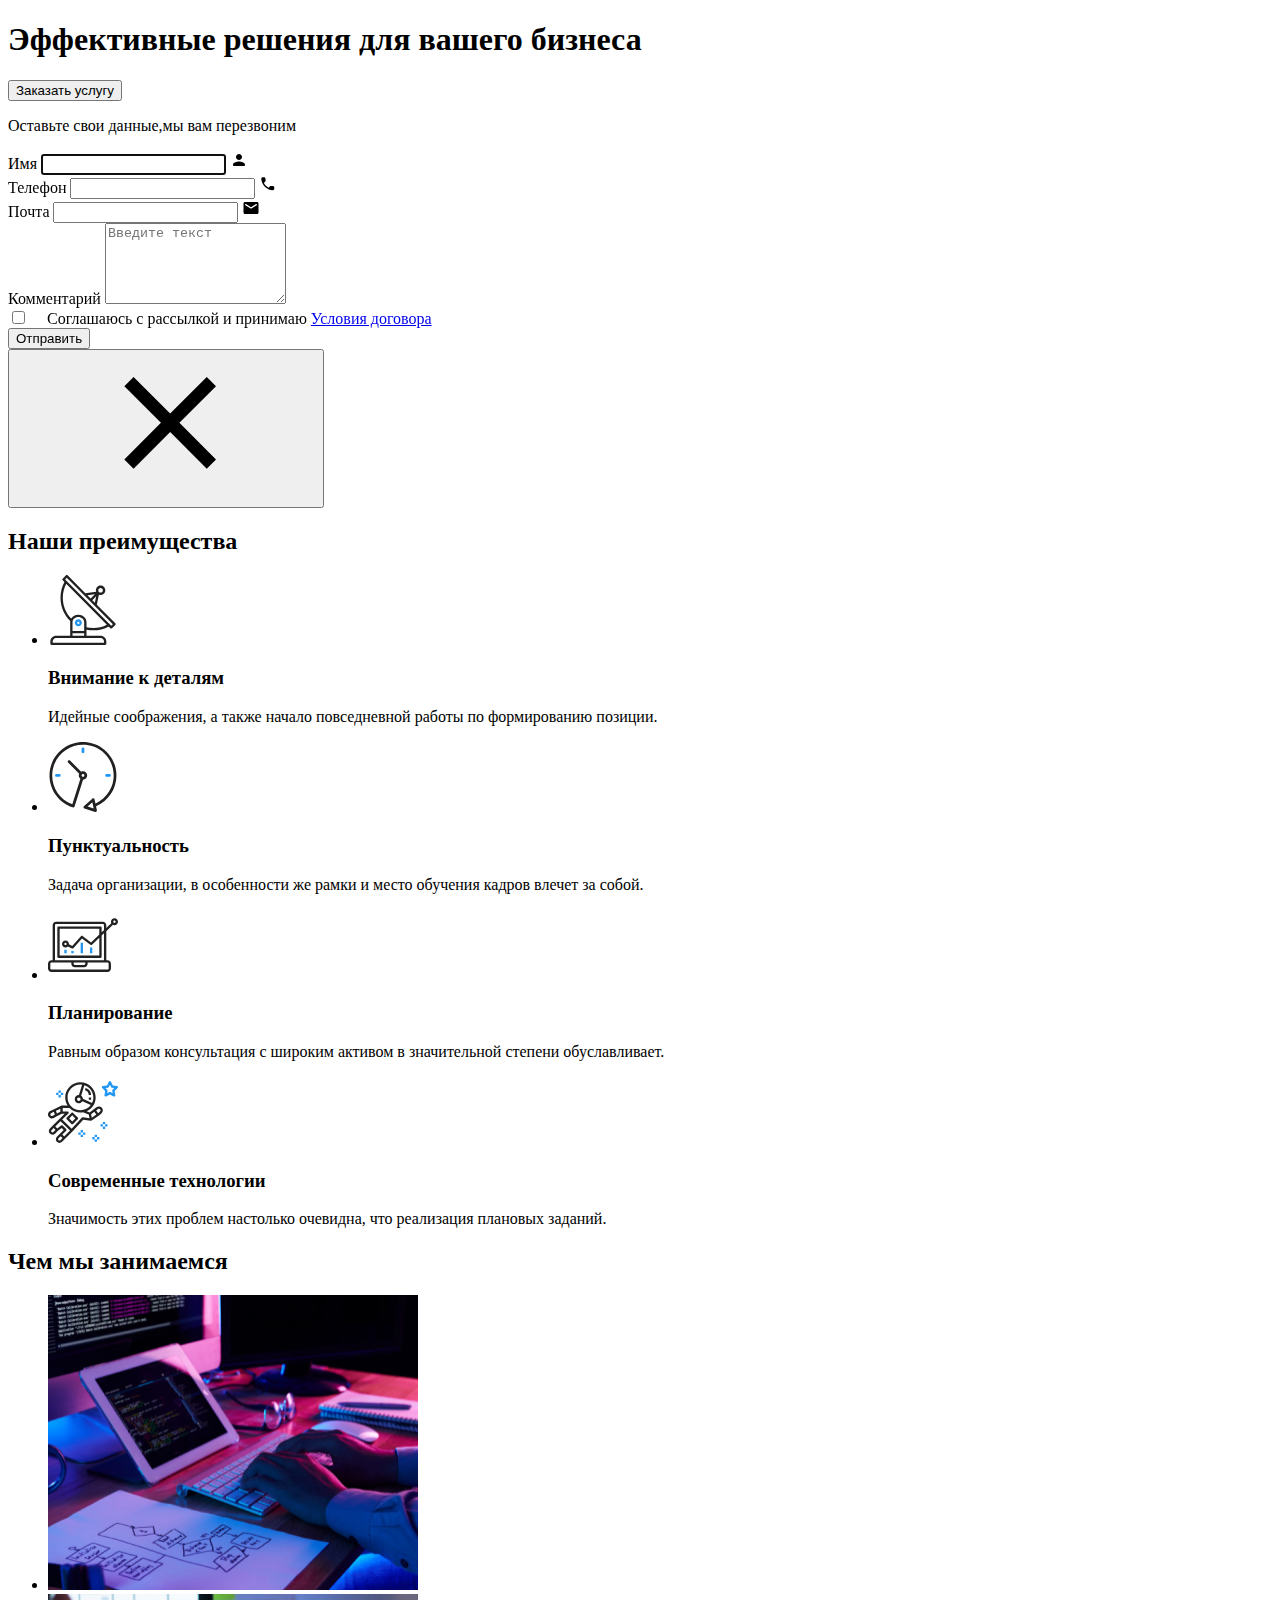
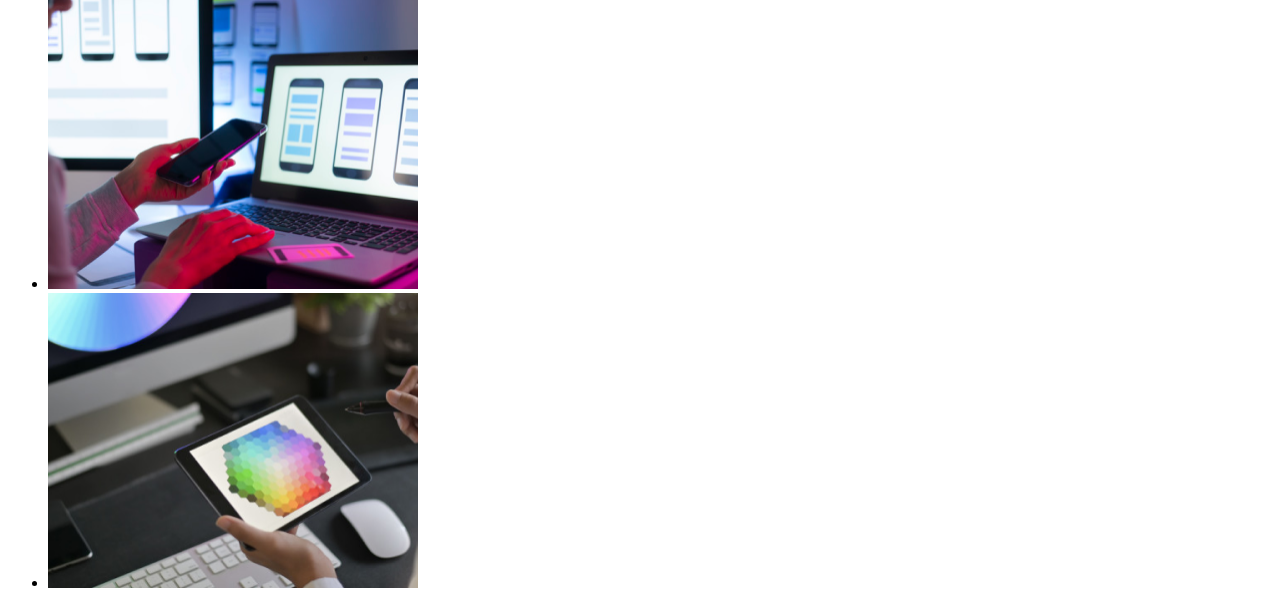
==== commit 75d617ef: "and another one" ====
--- a/index.html
+++ b/index.html
@@ -9,7 +9,8 @@
     <link rel="preconnect" href="https://fonts.googleapis.com">
     <link rel="preconnect" href="https://fonts.gstatic.com" crossorigin>
     <link href="https://fonts.googleapis.com/css2?family=Raleway:wght@700&family=Roboto:wght@400;500;700;900&display=swap" rel="stylesheet">
-    <link rel="stylesheet" href="./css/main.min.css">
+    <!-- <link rel="stylesheet" href="./css/main.min.css"> -->
+    <link rel="stylesheet" href="./sass/main.scss">
 </head>
 <body>
     <!-- <header class="header">
